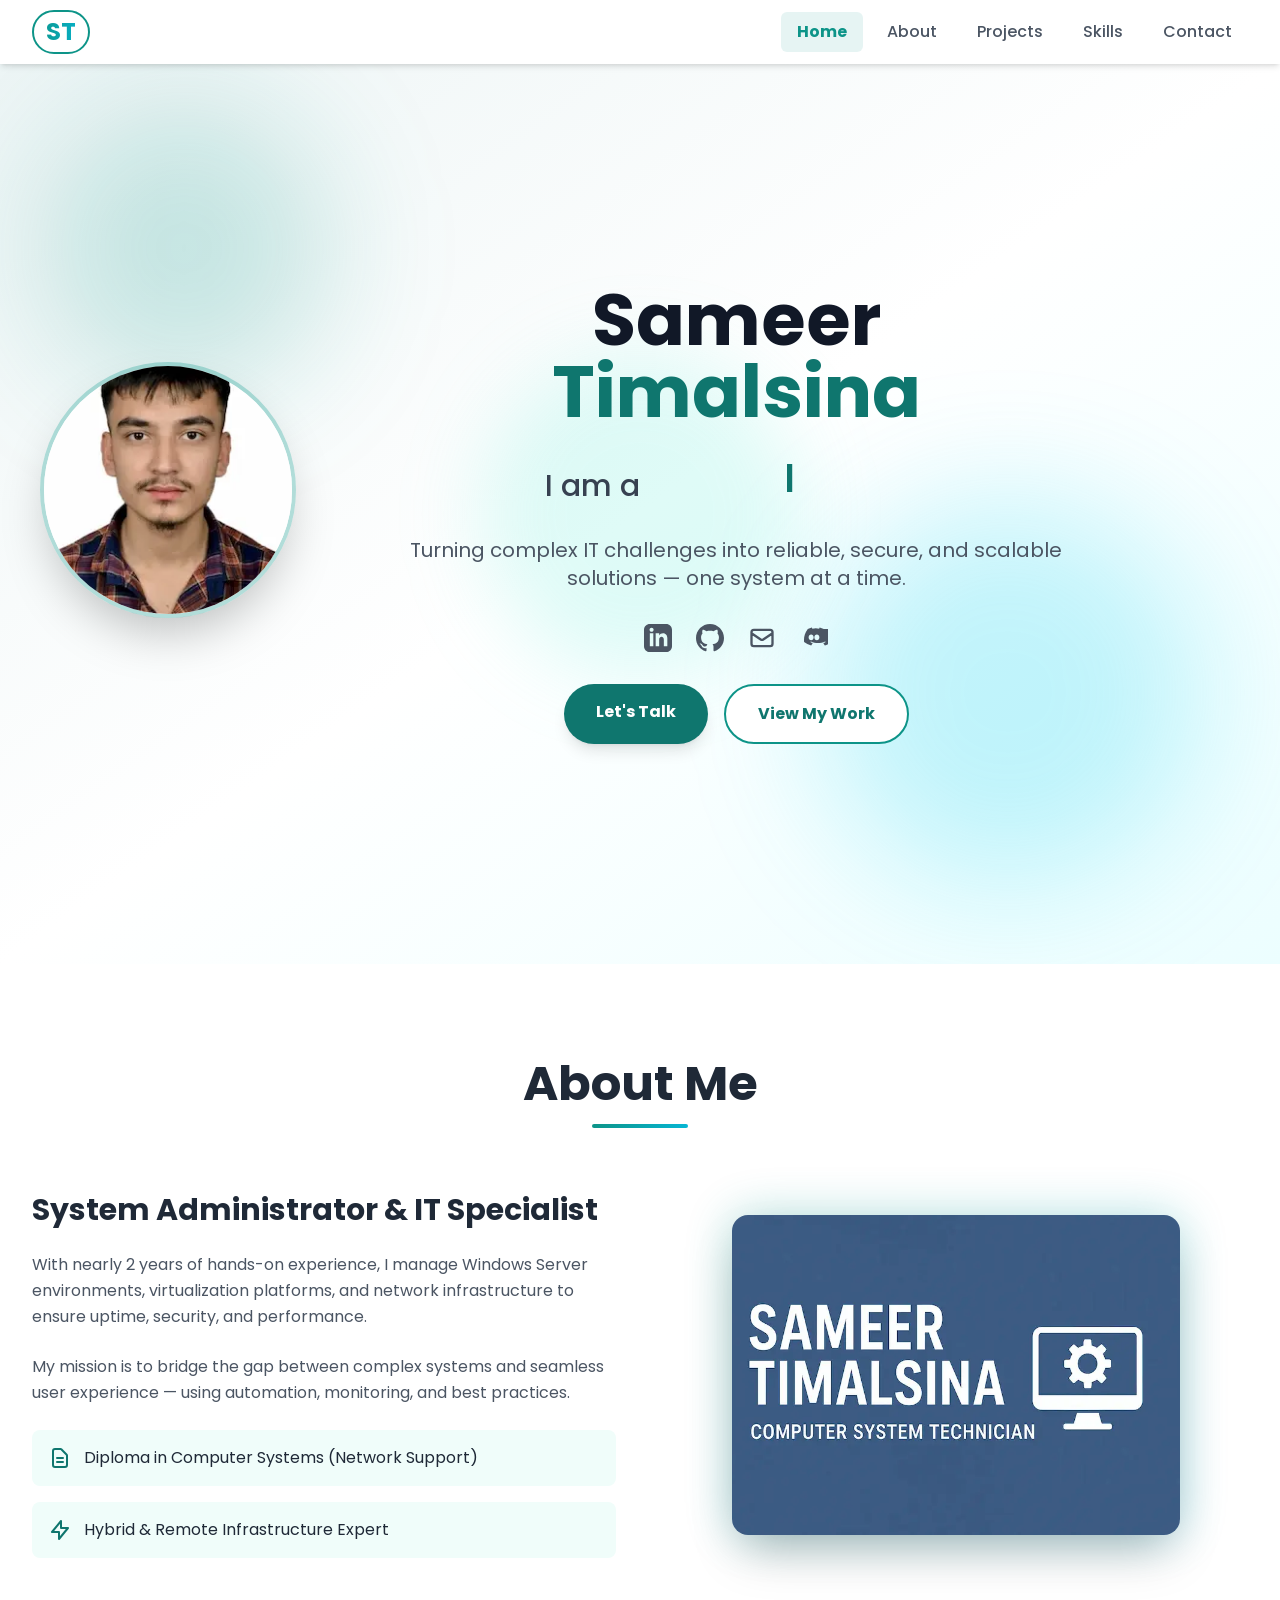
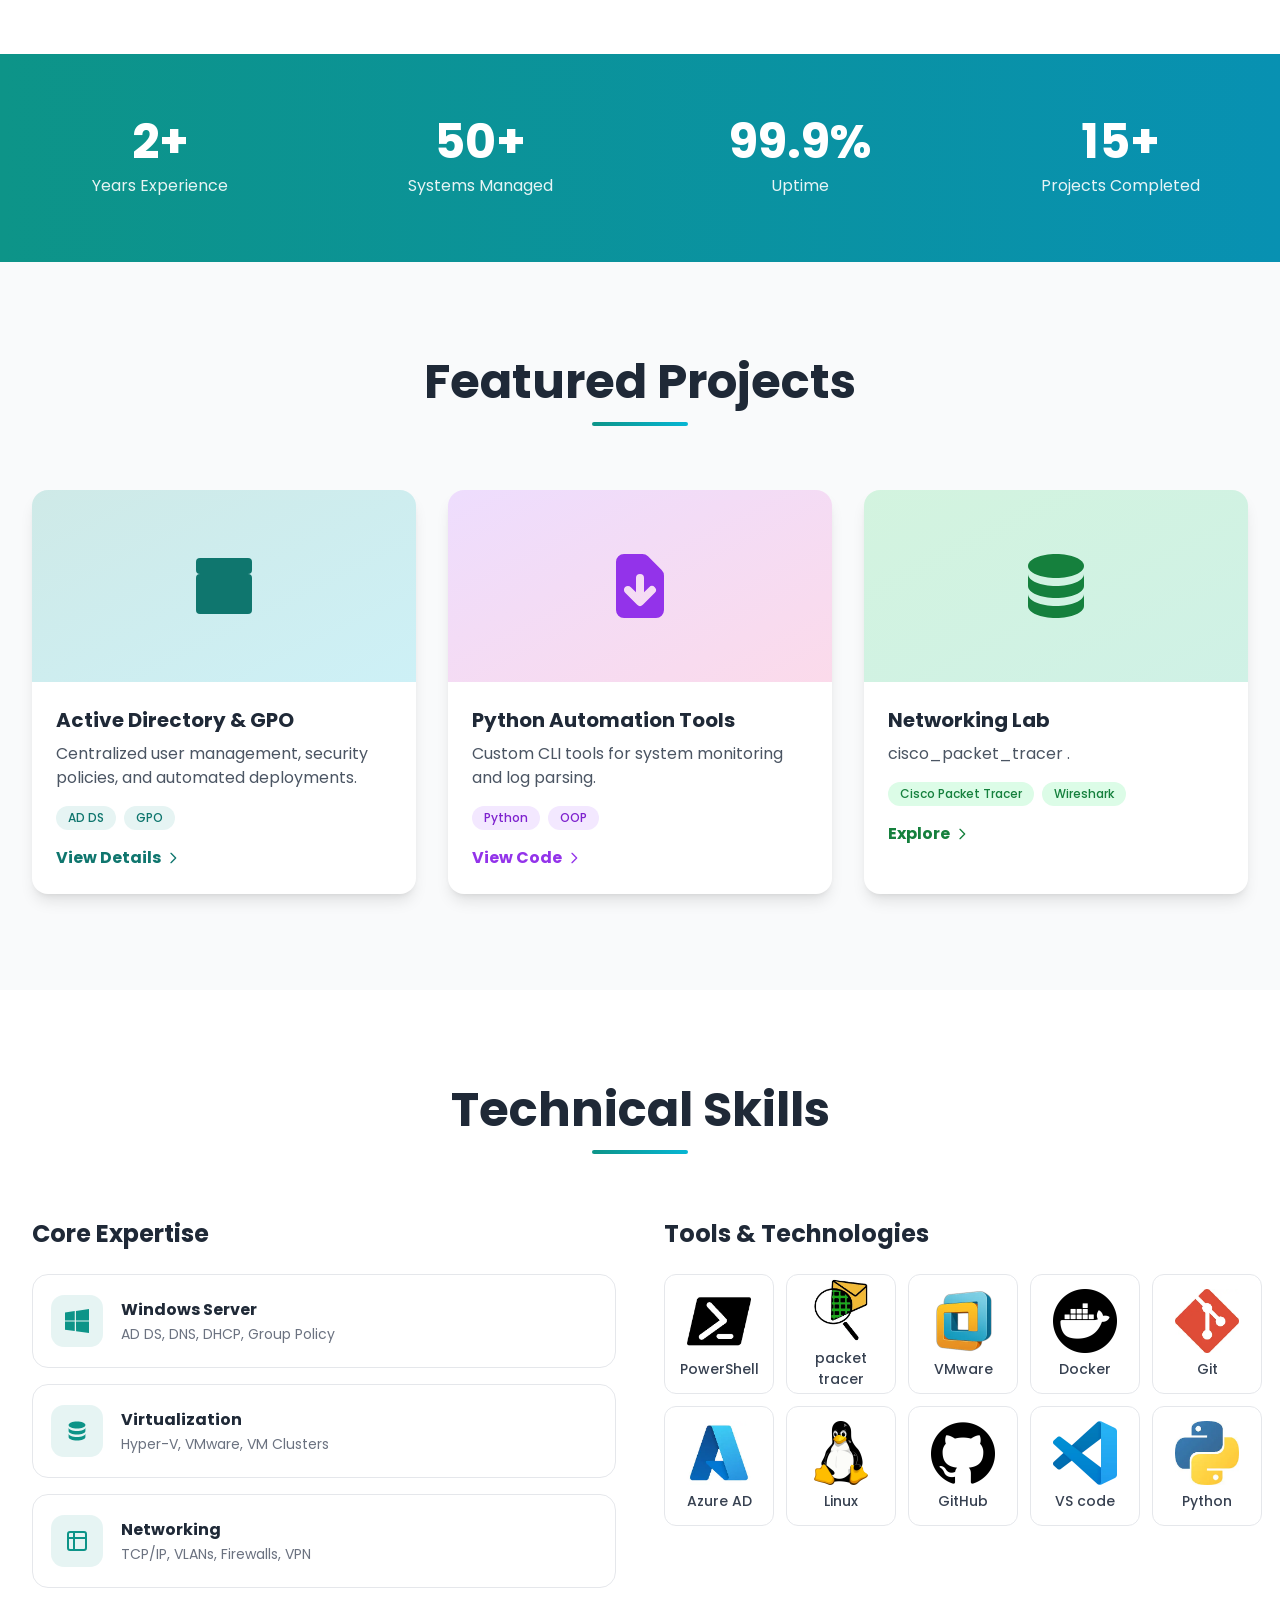
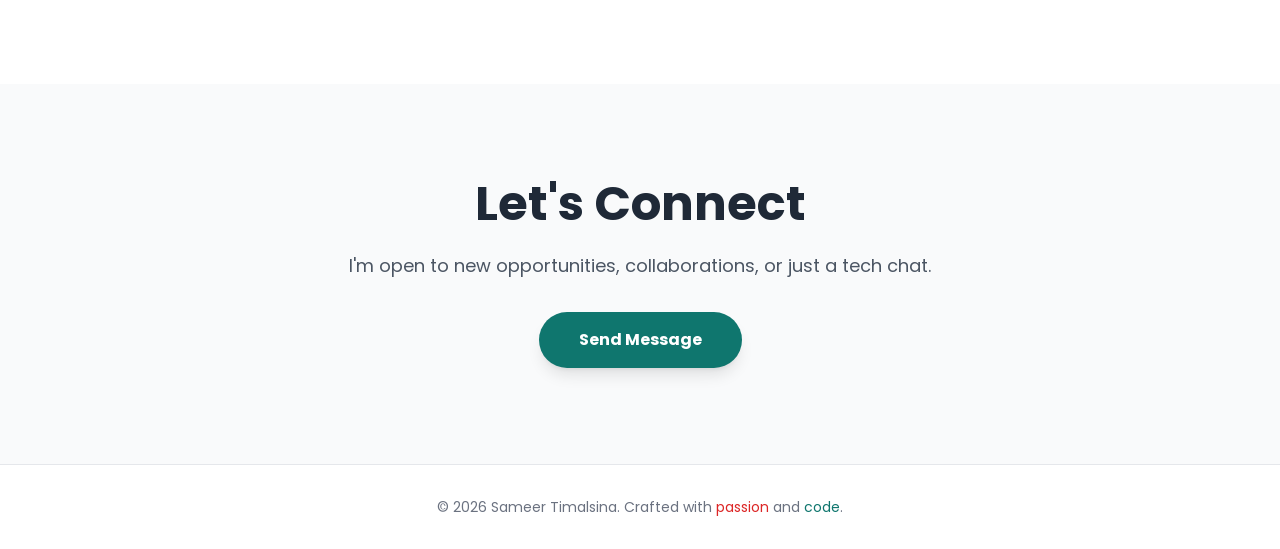
==== index.html @ f8dc6c40 "complete website with some asset missing" ====
<!DOCTYPE html>
<html lang="en">
<head>
    <!-- Basic Meta -->
    <meta charset="UTF-8"> 
    <meta name="viewport" content="width=device-width, initial-scale=1.0">

    <!-- SEO -->
    <meta name="description" content="Sameer Timalsina - System Administrator Portfolio. Expert in Windows Server, Virtualization, Networking, and IT Infrastructure.">

    <!-- Open Graph -->
    <meta property="og:title" content="Sameer Timalsina | System Administrator">
    <meta property="og:description" content="System Administrator portfolio specializing in Windows Server, Networking, and Infrastructure.">
    <meta property="og:image" content="images/general/profile_256.webp">
    <meta property="og:type" content="website">

    <!-- Referrer Policy -->
    <meta name="referrer" content="strict-origin-when-cross-origin">

    <!-- Title -->
    <title>Sameer Timalsina | System Administrator</title>

    <!-- Favicon -->
    <link rel="icon" href="images/general/favicon.webp" type="image/webp">

    <!-- Preloads -->
    <link rel="preload" href="images/general/profile_256.webp" as="image" type="image/webp"
        imagesrcset="images/general/profile_128.webp 128w, images/general/profile_256.webp 256w, images/general/profile_512.webp 512w"
        imagesizes="(max-width: 768px) 192px, 256px">
    <link rel="preload" href="fonts/poppins-v24-latin-regular.woff2" as="font" type="font/woff2" crossorigin>
    <link rel="preload" href="fonts/poppins-v24-latin-500.woff2" as="font" type="font/woff2" crossorigin>
    <link rel="preload" href="fonts/poppins-v24-latin-700.woff2" as="font" type="font/woff2" crossorigin>
    
    <!-- CSS -->
     <link rel="stylesheet" href="css/output.css">
    <link rel="stylesheet" href="css/styles.css">

</head>

<body class="bg-gray-50 text-gray-800 transition-colors duration-300">

    <!-- Skip to Main Content Link (Accessibility) -->
    <a href="#main" class="sr-only focus:not-sr-only focus:absolute focus:top-4 focus:left-4 bg-primary text-white px-4 py-2 rounded z-50">
        Skip to main content
    </a>

    <!-- Navigation Bar -->
    <nav class="fixed top-0 w-full bg-white/95 backdrop-blur-sm shadow-md z-40">
        <div class="max-w-7xl mx-auto px-4 sm:px-6 lg:px-8">
            <div class="flex justify-between items-center h-16">
                <!-- Logo -->
                <div class="flex items-center">
                    <span class="text-2xl font-bold bg-gradient-to-r from-primary to-cyan-500 bg-clip-text text-transparent border-2 border-primary rounded-full px-3 py-1">
                        ST
                    </span>
                </div>

                <!-- Desktop Navigation -->
                <div class="hidden md:flex items-center space-x-2">
                    <a href="#home" class="nav-link">Home</a>
                    <a href="#about" class="nav-link">About</a>
                    <a href="#projects" class="nav-link">Projects</a>
                    <a href="#skills" class="nav-link">Skills</a>
                    <a href="#contact" class="nav-link">Contact</a>
                </div>

                <!-- Mobile Menu Toggle -->
                <button id="mobile-toggle" class="md:hidden p-2" aria-label="Toggle menu">
                    <svg id="menu-icon" class="h-6 w-6" fill="none" stroke="currentColor" viewBox="0 0 24 24">
                        <path stroke-linecap="round" stroke-linejoin="round" stroke-width="2" d="M4 6h16M4 12h16M4 18h16"/>
                    </svg>
                </button>
            </div>
        </div>

        <!-- Mobile Menu -->
        <div id="mobile-menu" class="hidden md:hidden bg-white shadow-lg">
            <div class="px-4 py-3 space-y-2">
                <a href="#home" class="mobile-nav-link">Home</a>
                <a href="#about" class="mobile-nav-link">About</a>
                <a href="#projects" class="mobile-nav-link">Projects</a>
                <a href="#skills" class="mobile-nav-link">Skills</a>
                <a href="#contact" class="mobile-nav-link">Contact</a>
            </div>
        </div>
    </nav>

    <!-- Main Content -->
    <main id="main" class="pt-16">

        <!-- Hero Section -->
        <section id="home" class="relative min-h-screen flex items-center justify-center overflow-hidden bg-gradient-to-br from-primary/5 via-white to-cyan-50">
            <!-- Animated Background Orbs -->
            <div class="absolute inset-0 pointer-events-none">
                <div class="absolute top-10 left-10 w-72 h-72 bg-primary/20 rounded-full blur-3xl animate-pulse"></div>
                <div class="absolute bottom-20 right-20 w-96 h-96 bg-cyan-400/25 rounded-full blur-3xl animate-pulse delay-1000"></div>
                <div class="absolute top-1/2 left-1/2 transform -translate-x-1/2 -translate-y-1/2 w-80 h-80 bg-teal-300/20 rounded-full blur-2xl animate-ping"></div>
            </div>

            <!-- Profile Photo -->
            <div class="relative z-10 mb-12 animate-fade-in translate-x-10 profile-photo">
                <div class="w-48 h-48 md:w-64 md:h-64 mx-auto rounded-full overflow-hidden border-4 border-primary/30 shadow-2xl transform hover:scale-105 transition-transform duration-300">
                    <img src="images/general/profile_256.webp" 
                    srcset="
                    images/general/profile_128.webp 128w,
                    images/general/profile_256.webp 256w,
                    images/general/profile_512.webp 512w
                    "
                    sizes="(max-width: 768px) 192px, 256px"
                    alt="Sameer Timalsina"
                    width= "256" 
                    height="256" 
                    fetchpriority="high" 
                    decoding="async" 
                    class="w-full h-full object-cover">
                </div>
            </div>

            <div class="relative z-10 max-w-5xl mx-auto px-4 sm:px-6 lg:px-8 text-center">
                <div class="space-y-8 animate-fade-in">

                    <!-- Name -->
                    <h1 class="text-5xl md:text-7xl font-extrabold text-gray-900 leading-tight">
                        <span class="block">Sameer</span>
                        <span class="block text-teal-700">Timalsina</span>
                    </h1>

                    <!-- Animated Title -->
                    <p id="typed-line" class="text-2xl md:text-3xl font-medium text-gray-700">
                        I am a 
                        <span id="typed" class="text-teal-700 font-bold inline-block overflow-hidden whitespace-nowrap typing"></span>
                    </p>

                    <!-- Tagline -->
                    <p class="mt-4 text-lg md:text-xl text-gray-600 max-w-2xl mx-auto leading-relaxed">
                        Turning complex IT challenges into reliable, secure, and scalable solutions — one system at a time.
                    </p>

                    <!-- Social Links -->
                    <div class="flex justify-center gap-6 mt-8">
                        <a href="https://www.linkedin.com/in/sameer-timalsina/" class="text-gray-600 hover:text-teal-700 transition transform hover:scale-110" aria-label="LinkedIn" target="_blank">
                            <svg class="w-7 h-7" fill="currentColor" viewBox="0 0 24 24">
                                <path d="M19 0h-14c-2.761 0-5 2.239-5 5v14c0 2.761 2.239 5 5 5h14c2.762 0 5-2.239 5-5v-14c0-2.761-2.238-5-5-5zm-11 19h-3v-11h3v11zm-1.5-12.268c-.966 0-1.75-.79-1.75-1.764s.784-1.764 1.75-1.764 1.75.79 1.75 1.764-.783 1.764-1.75 1.764zm13.5 12.268h-3v-5.604c0-3.368-4-3.113-4 0v5.604h-3v-11h3v1.765c1.396-2.586 7-2.777 7 2.476v6.759z"/>
                            </svg>
                        </a>
                        <a href="https://github.com/SAMEERTIMALSINA1" class="text-gray-600 hover:text-teal-700 transition transform hover:scale-110" aria-label="GitHub" target="_blank">
                            <svg class="w-7 h-7" fill="currentColor" viewBox="0 0 24 24">
                                <path d="M12 0c-6.626 0-12 5.373-12 12 0 5.302 3.438 9.8 8.207 11.387.599.111.793-.261.793-.577v-2.234c-3.338.726-4.033-1.416-4.033-1.416-.546-1.387-1.333-1.756-1.333-1.756-1.089-.745.083-.729.083-.729 1.205.084 1.839 1.237 1.839 1.237 1.07 1.834 2.807 1.304 3.492.997.107-.775.418-1.305.762-1.604-2.665-.305-5.467-1.334-5.467-5.931 0-1.311.469-2.381 1.236-3.221-.124-.303-.535-1.524.117-3.176 0 0 1.008-.322 3.301 1.23.957-.266 1.983-.399 3.003-.404 1.02.005 2.047.138 3.006.404 2.291-1.552 3.297-1.23 3.297-1.23.653 1.653.242 2.874.118 3.176.77.84 1.235 1.911 1.235 3.221 0 4.609-2.807 5.624-5.479 5.921.43.372.823 1.102.823 2.222v3.293c0 .319.192.694.801.576 4.765-1.589 8.199-6.086 8.199-11.386 0-6.627-5.373-12-12-12z"/>
                            </svg>
                        </a>
                        <a href="https://mail.google.com/mail/?view=cm&to=st451907@gmail.com" class="text-gray-600 hover:text-teal-700 transition transform hover:scale-110" aria-label="Email" target="_blank">
                            <svg class="w-7 h-7" fill="none" stroke="currentColor" viewBox="0 0 24 24">
                                <path stroke-linecap="round" stroke-linejoin="round" stroke-width="2" d="M3 8l7.89 5.26a2 2 0 002.22 0L21 8M5 19h14a2 2 0 002-2V7a2 2 0 00-2-2H5a2 2 0 00-2 2v10a2 2 0 002 2z"/>
                            </svg>
                        </a>
                        <a href="https://discord.com/users/1153009362609131580" class="text-gray-600 hover:text-teal-700 transition transform hover:scale-110" aria-label="Discord" target="_blank">
                            <svg class="w-7 h-7" fill="currentColor" viewBox="0 0 24 24">
                                <path d="M20.317 4.369A19.791 19.791 0 0016.885 3c-.161.286-.349.67-.478.969a18.27 18.27 0 00-5.814 0 9.573 9.573 0 00-.483-.969 19.736 19.736 0 00-3.436 1.372C3.873 8.115 3.138 11.77 3.508 15.374a19.902 19.902 0 006.088 3.092c.493-.673.932-1.384 1.305-2.125a12.948 12.948 0 01-2.053-.987c.173-.125.343-.256.507-.391 3.965 1.811 8.26 1.811 12.178 0 .165.135.334.266.507.391a13.12 13.12 0 01-2.057.987c.373.741.812 1.452 1.305 2.125a19.882 19.882 0 006.092-3.092c.44-4.177-.759-7.799-3.063-11.005zM9.545 13.919c-1.183 0-2.155-1.085-2.155-2.419 0-1.334.953-2.419 2.155-2.419 1.211 0 2.174 1.094 2.155 2.419 0 1.334-.953 2.419-2.155 2.419zm4.91 0c-1.183 0-2.155-1.085-2.155-2.419 0-1.334.953-2.419 2.155-2.419 1.211 0 2.174 1.094 2.155 2.419 0 1.334-.944 2.419-2.155 2.419z"/>
                            </svg>
                        </a>
                    </div>

                    <!-- Call-to-Action Buttons -->
                    <div class="mt-10 flex flex-col sm:flex-row gap-4 justify-center">
                        <a href="#contact" class="px-8 py-4 bg-teal-700 text-white font-semibold rounded-full shadow-lg hover:bg-teal-800 transform hover:scale-105 transition-all duration-200">
                            Let's Talk
                        </a>
                        <a href="#projects" class="px-8 py-4 bg-white text-teal-700 border-2 border-primary font-semibold rounded-full hover:bg-primary hover:text-white transform hover:scale-105 transition-all duration-200">
                            View My Work
                        </a>
                    </div>
                </div>
            </div>
        </section>

        <!-- About Section -->
        <section id="about" class="py-24 bg-white">
            <div class="max-w-7xl mx-auto px-4 sm:px-6 lg:px-8">
                <div class="text-center mb-16">
                    <h2 class="text-4xl md:text-5xl font-bold text-gray-800">About Me</h2>
                    <div class="mt-4 h-1 w-24 bg-gradient-to-r from-primary to-cyan-500 mx-auto rounded-full"></div>
                </div>

                <div class="grid md:grid-cols-2 gap-12 items-center">
                    <div class="space-y-6 slide-up">
                        <h3 class="text-3xl font-bold text-gray-800">System Administrator & IT Specialist</h3>
                        <p class="text-gray-600 leading-relaxed">
                            With nearly 2 years of hands-on experience, I manage Windows Server environments, virtualization platforms, and network infrastructure to ensure uptime, security, and performance.
                        </p>
                        <p class="text-gray-600 leading-relaxed">
                            My mission is to bridge the gap between complex systems and seamless user experience — using automation, monitoring, and best practices.
                        </p>

                        <div class="grid grid-cols-1 gap-4">
                            <div class="flex items-center p-4 bg-teal-50 rounded-lg">
                                <svg class="w-6 h-6 text-teal-700 mr-3 flex-shrink-0" fill="none" stroke="currentColor" viewBox="0 0 24 24">
                                    <path stroke-linecap="round" stroke-linejoin="round" stroke-width="2" d="M9 12h6m-6 4h6m2 5H7a2 2 0 01-2-2V5a2 2 0 012-2h5.586a1 1 0 01.707.293l5.414 5.414a1 1 0 01.293.707V19a2 2 0 01-2 2z"/>
                                </svg>
                                <span>Diploma in Computer Systems (Network Support)</span>
                            </div>
                            <div class="flex items-center p-4 bg-teal-50 rounded-lg">
                                <svg class="w-6 h-6 text-teal-700 mr-3 flex-shrink-0" fill="none" stroke="currentColor" viewBox="0 0 24 24">
                                    <path stroke-linecap="round" stroke-linejoin="round" stroke-width="2" d="M13 10V3L4 14h7v7l9-11h-7z"/>
                                </svg>
                                <span>Hybrid & Remote Infrastructure Expert</span>
                            </div>
                        </div>
                    </div>

                    <div class="flex justify-center slide-up">
                        <div class="relative">
                            <div class="absolute inset-0 bg-gradient-to-br from-primary to-cyan-500 rounded-2xl blur-xl opacity-30 animate-pulse-slow"></div>
                            <img src="images/general/banner_400.webp"
                            srcset="
                            images/general/banner_400.webp 400w,
                            images/general/banner_800.webp 800w,
                            images/general/banner_1200.webp 1200w
                            "
                            sizes="(max-width: 768px) 100vw, 600px"
                            alt="Professional IT workspace" 
                            decoding="async"
                            fetchpriority="high"
                            width="600" 
                            height="400" 
                            class="relative rounded-2xl shadow-2xl w-full max-w-md object-cover h-80">
                        </div>
                    </div>
                </div>
            </div>
        </section>

        <!-- Certification -->
        <section>

        </section>

        <!-- Stats Section -->
        <section class="py-16 bg-gradient-to-r from-primary to-cyan-600 text-white">
            <div class="max-w-7xl mx-auto px-4">
                <div class="grid grid-cols-2 md:grid-cols-4 gap-8 text-center">
                    <div class="transform hover:scale-110 transition-transform">
                        <div class="text-4xl md:text-5xl font-bold mb-2">2+</div>
                        <div class="text-sm md:text-base opacity-90">Years Experience</div>
                    </div>
                    <div class="transform hover:scale-110 transition-transform">
                        <div class="text-4xl md:text-5xl font-bold mb-2">50+</div>
                        <div class="text-sm md:text-base opacity-90">Systems Managed</div>
                    </div>
                    <div class="transform hover:scale-110 transition-transform">
                        <div class="text-4xl md:text-5xl font-bold mb-2">99.9%</div>
                        <div class="text-sm md:text-base opacity-90">Uptime</div>
                    </div>
                    <div class="transform hover:scale-110 transition-transform">
                        <div class="text-4xl md:text-5xl font-bold mb-2">15+</div>
                        <div class="text-sm md:text-base opacity-90">Projects Completed</div>
                    </div>
                </div>
            </div>
        </section>

        <!-- Projects Section -->
        <section id="projects" class="py-24 bg-gray-50">
            <div class="max-w-7xl mx-auto px-4 sm:px-6 lg:px-8">
                <div class="text-center mb-16">
                    <h2 class="text-4xl md:text-5xl font-bold text-gray-800">Featured Projects</h2>
                    <div class="mt-4 h-1 w-24 bg-gradient-to-r from-primary to-cyan-500 mx-auto rounded-full"></div>
                </div>

                <div class="grid md:grid-cols-3 gap-8">
                    <!-- Project 1: Active Directory -->
                    <article class="card bg-white rounded-2xl overflow-hidden shadow-lg">
                        <div class="h-48 bg-gradient-to-br from-primary/20 to-cyan-500/20 flex items-center justify-center">
                            <svg class="w-20 h-20 text-teal-700" fill="currentColor" viewBox="0 0 20 20">
                                <path d="M3 4a1 1 0 011-1h12a1 1 0 011 1v2a1 1 0 01-1 1H4a1 1 0 01-1-1V4z"/>
                                <path d="M3 8a1 1 0 011-1h12a1 1 0 011 1v8a1 1 0 01-1 1H4a1 1 0 01-1-1V8z"/>
                            </svg>
                        </div>
                        <div class="p-6">
                            <h3 class="text-xl font-bold text-gray-800 mb-2">Active Directory & GPO</h3>
                            <p class="text-gray-600 mb-4">Centralized user management, security policies, and automated deployments.</p>
                            <div class="flex flex-wrap gap-2 mb-4">
                                <span class="pill px-3 py-1 bg-primary/10 text-teal-700 text-xs font-medium rounded-full">AD DS</span>
                                <span class="pill px-3 py-1 bg-primary/10 text-teal-700 text-xs font-medium rounded-full">GPO</span>
                            </div>
                            <a href="project_of_system_admin.html" class="text-teal-700 font-semibold flex items-center hover:underline">
                                View Details
                                <svg class="w-4 h-4 ml-1" fill="none" stroke="currentColor" viewBox="0 0 24 24">
                                    <path stroke-linecap="round" stroke-linejoin="round" stroke-width="2" d="M9 5l7 7-7 7"/>
                                </svg>
                            </a>
                        </div>
                    </article>

                    <!-- Project 2: Python Tools -->
                    <article class="card bg-white rounded-2xl overflow-hidden shadow-lg">
                        <div class="h-48 bg-gradient-to-br from-purple-500/20 to-pink-500/20 flex items-center justify-center">
                            <svg class="w-20 h-20 text-purple-600" fill="currentColor" viewBox="0 0 20 20">
                                <path fill-rule="evenodd" d="M6 2a2 2 0 00-2 2v12a2 2 0 002 2h8a2 2 0 002-2V7.414A2 2 0 0015.414 6L12 2.586A2 2 0 0010.586 2H6zm5 6a1 1 0 10-2 0v3.586l-1.293-1.293a1 1 0 10-1.414 1.414l3 3a1 1 0 001.414 0l3-3a1 1 0 00-1.414-1.414L11 11.586V8z" clip-rule="evenodd"/>
                            </svg>
                        </div>
                        <div class="p-6">
                            <h3 class="text-xl font-bold text-gray-800 mb-2">Python Automation Tools</h3>
                            <p class="text-gray-600 mb-4">Custom CLI tools for system monitoring and log parsing.</p>
                            <div class="flex flex-wrap gap-2 mb-4">
                                <span class="pill px-3 py-1 bg-purple-100 text-purple-700 text-xs font-medium rounded-full">Python</span>
                                <span class="pill px-3 py-1 bg-purple-100 text-purple-700 text-xs font-medium rounded-full">OOP</span>
                            </div>
                            <a href="Project_of_python.html" class="text-purple-600 font-semibold flex items-center hover:underline">
                                View Code
                                <svg class="w-4 h-4 ml-1" fill="none" stroke="currentColor" viewBox="0 0 24 24">
                                    <path stroke-linecap="round" stroke-linejoin="round" stroke-width="2" d="M9 5l7 7-7 7"/>
                                </svg>
                            </a>
                        </div>
                    </article>

                    <!-- Project 3: Network Infrastructure -->
                    <article class="card bg-white rounded-2xl overflow-hidden shadow-lg">
                        <div class="h-48 bg-gradient-to-br from-green-500/20 to-emerald-500/20 flex items-center justify-center">
                            <svg class="w-20 h-20 text-green-700" fill="currentColor" viewBox="0 0 20 20">
                                <path d="M3 12v3c0 1.657 3.134 3 7 3s7-1.343 7-3v-3c0 1.657-3.134 3-7 3s-7-1.343-7-3z"/>
                                <path d="M3 7v3c0 1.657 3.134 3 7 3s7-1.343 7-3V7c0 1.657-3.134 3-7 3S3 8.657 3 7z"/>
                                <path d="M17 5c0 1.657-3.134 3-7 3S3 6.657 3 5s3.134-3 7-3 7 1.343 7 3z"/>
                            </svg>
                        </div>
                        <div class="p-6">
                            <h3 class="text-xl font-bold text-gray-800 mb-2">Networking Lab</h3>
                            <p class="text-gray-600 mb-4">cisco_packet_tracer   .</p>
                            <div class="flex flex-wrap gap-2 mb-4">
                                <span class="pill px-3 py-1 bg-green-100 text-green-700 text-xs font-medium rounded-full">Cisco Packet Tracer</span>
                                <span class="pill px-3 py-1 bg-green-100 text-green-700 text-xs font-medium rounded-full">Wireshark</span>
                            </div>
                            <a href="project_of_network_infrastructure.html" class="text-green-700 font-semibold flex items-center hover:underline">
                                Explore
                                <svg class="w-4 h-4 ml-1" fill="none" stroke="currentColor" viewBox="0 0 24 24">
                                    <path stroke-linecap="round" stroke-linejoin="round" stroke-width="2" d="M9 5l7 7-7 7"/>
                                </svg>
                            </a>
                        </div>
                    </article>
                </div>
            </div>
        </section>

        <!-- Skills Section -->
        <section id="skills" class="py-24 bg-white">
            <div class="max-w-7xl mx-auto px-4 sm:px-6 lg:px-8">

                <div class="text-center mb-16">
                    <h2 class="text-4xl md:text-5xl font-bold text-gray-800">Technical Skills</h2>
                    <div class="mt-4 h-1 w-24 bg-gradient-to-r from-primary to-cyan-500 mx-auto rounded-full"></div>
                </div>

                <div class="grid md:grid-cols-2 gap-12 items-start">

                    <!-- LEFT: Skill Cards -->
                    <div>
                        <h3 class="text-2xl font-bold mb-6 text-gray-800">Core Expertise</h3>
                        <div class="space-y-4">

                            <!-- Windows Server -->
                            <div class="skill-card">
                                <div class="skill-icon-wrap">
                                    <svg xmlns="http://www.w3.org/2000/svg" class="w-6 h-6" fill="currentColor" viewBox="0 0 24 24">
                                        <path d="M0 3.449L9.75 2.1v9.451H0m10.949-9.602L24 0v11.4H10.949M0 12.6h9.75v9.451L0 20.699M10.949 12.6H24V24l-12.9-1.801"/>
                                    </svg>
                                </div>
                                <div>
                                    <p class="font-semibold text-gray-800">Windows Server</p>
                                    <p class="text-sm text-gray-500 mt-0.5">AD DS, DNS, DHCP, Group Policy</p>
                                </div>
                            </div>

                            <!-- Virtualization -->
                            <div class="skill-card">
                                <div class="skill-icon-wrap">
                                    <svg xmlns="http://www.w3.org/2000/svg" class="w-6 h-6" fill="currentColor" viewBox="0 0 20 20">
                                        <path d="M3 12v3c0 1.657 3.134 3 7 3s7-1.343 7-3v-3c0 1.657-3.134 3-7 3s-7-1.343-7-3z"/>
                                        <path d="M3 7v3c0 1.657 3.134 3 7 3s7-1.343 7-3V7c0 1.657-3.134 3-7 3S3 8.657 3 7z"/>
                                        <path d="M17 5c0 1.657-3.134 3-7 3S3 6.657 3 5s3.134-3 7-3 7 1.343 7 3z"/>
                                    </svg>
                                </div>
                                <div>
                                    <p class="font-semibold text-gray-800">Virtualization</p>
                                    <p class="text-sm text-gray-500 mt-0.5">Hyper-V, VMware, VM Clusters</p>
                                </div>
                            </div>

                            <!-- Networking -->
                            <div class="skill-card">
                                <div class="skill-icon-wrap">
                                    <svg xmlns="http://www.w3.org/2000/svg" class="w-6 h-6" fill="none" stroke="currentColor" stroke-width="2" viewBox="0 0 24 24">
                                        <path stroke-linecap="round" stroke-linejoin="round" d="M9 3H5a2 2 0 00-2 2v4m6-6h10a2 2 0 012 2v4M9 3v18m0 0h10a2 2 0 002-2V9M9 21H5a2 2 0 01-2-2V9m0 0h18"/>
                                    </svg>
                                </div>
                                <div>
                                    <p class="font-semibold text-gray-800">Networking</p>
                                    <p class="text-sm text-gray-500 mt-0.5">TCP/IP, VLANs, Firewalls, VPN</p>
                                </div>
                            </div>

                        </div>
                    </div>
                    <!-- END LEFT -->

                    <!-- RIGHT: Tools & Technologies -->
                    <div>
                        <h3 class="text-2xl font-bold mb-6 text-center md:text-left">Tools & Technologies</h3>
                        <div class="tools-grid">

                            <!-- FIX: using powershell-plain to avoid oversized logo -->
                            <div class="tool-tag">
                                <img src="images/tools_icon/powershell.webp" alt="PowerShell" loading="lazy">
                                PowerShell
                            </div>
                            <div class="tool-tag">
                                <img src="images/tools_icon/cisco_packet_tracer.webp" alt="Bash" loading="lazy">
                                packet tracer
                            </div>
                            <div class="tool-tag">
                                <img src="images/tools_icon/vmware.webp" alt="VMware" loading="lazy">
                                VMware
                            </div>
                            <div class="tool-tag">
                                <img src="images/tools_icon/docker.webp" alt="Docker" loading="lazy">
                                Docker
                            </div>
                            <div class="tool-tag">
                                <img src="images/tools_icon/git.webp" alt="Git" loading="lazy">
                                Git
                            </div>
                            <div class="tool-tag">
                                <img src="images/tools_icon/azure.webp" alt="Azure AD" loading="lazy">
                                Azure AD
                            </div>
                            <div class="tool-tag">
                                <img src="images/tools_icon/linux.webp" alt="Linux" loading="lazy">
                                Linux
                            </div>
                            <div class="tool-tag">
                                <img src="images/tools_icon/github.webp" alt="GitHub" loading="lazy">
                                GitHub
                            </div>
                            <div class="tool-tag">
                                <img src="images/tools_icon/vs_studio.webp" alt="VS Code" loading="lazy">
                                VS code
                            </div>
                            <div class="tool-tag">
                                <img src="images/tools_icon/python.webp" alt="Python" loading="lazy">
                                Python
                            </div>
                        </div>
        
                    </div>
                </div>
            </div>
        </section>

        <!-- Contact Section -->
        <section id="contact" class="py-24 bg-gray-50">
            <div class="max-w-4xl mx-auto text-center px-4">
                <h2 class="text-4xl md:text-5xl font-bold text-gray-800 mb-6">Let's Connect</h2>
                <p class="text-lg text-gray-600 mb-8">
                    I'm open to new opportunities, collaborations, or just a tech chat.
                </p>
                <a href="https://mail.google.com/mail/u/0/?to=st451907@gmail.com&fs=1&tf=cm" target="_blank" class="inline-block px-10 py-4 bg-teal-700 text-white font-bold rounded-full shadow-lg hover:bg-teal-800 transform hover:scale-105 transition">
                    Send Message
                </a>
            </div>
        </section>

    </main>

    <!-- Footer -->
    <footer class="bg-white py-8 border-t">
        <div class="max-w-7xl mx-auto px-4 text-center text-gray-500 text-sm">
            © <span id="year"></span> Sameer Timalsina. Crafted with
            <span class="text-red-600">passion </span>and
            <span class="text-teal-700">code</span>.
        </div>
    </footer>

    <!-- External JavaScript -->
    <script src="js/scripts.js" defer></script>
</body>
</html>
---- css/output.css ----
*,:after,:before{--tw-border-spacing-x:0;--tw-border-spacing-y:0;--tw-translate-x:0;--tw-translate-y:0;--tw-rotate:0;--tw-skew-x:0;--tw-skew-y:0;--tw-scale-x:1;--tw-scale-y:1;--tw-pan-x: ;--tw-pan-y: ;--tw-pinch-zoom: ;--tw-scroll-snap-strictness:proximity;--tw-gradient-from-position: ;--tw-gradient-via-position: ;--tw-gradient-to-position: ;--tw-ordinal: ;--tw-slashed-zero: ;--tw-numeric-figure: ;--tw-numeric-spacing: ;--tw-numeric-fraction: ;--tw-ring-inset: ;--tw-ring-offset-width:0px;--tw-ring-offset-color:#fff;--tw-ring-color:rgba(59,130,246,.5);--tw-ring-offset-shadow:0 0 #0000;--tw-ring-shadow:0 0 #0000;--tw-shadow:0 0 #0000;--tw-shadow-colored:0 0 #0000;--tw-blur: ;--tw-brightness: ;--tw-contrast: ;--tw-grayscale: ;--tw-hue-rotate: ;--tw-invert: ;--tw-saturate: ;--tw-sepia: ;--tw-drop-shadow: ;--tw-backdrop-blur: ;--tw-backdrop-brightness: ;--tw-backdrop-contrast: ;--tw-backdrop-grayscale: ;--tw-backdrop-hue-rotate: ;--tw-backdrop-invert: ;--tw-backdrop-opacity: ;--tw-backdrop-saturate: ;--tw-backdrop-sepia: ;--tw-contain-size: ;--tw-contain-layout: ;--tw-contain-paint: ;--tw-contain-style: }::backdrop{--tw-border-spacing-x:0;--tw-border-spacing-y:0;--tw-translate-x:0;--tw-translate-y:0;--tw-rotate:0;--tw-skew-x:0;--tw-skew-y:0;--tw-scale-x:1;--tw-scale-y:1;--tw-pan-x: ;--tw-pan-y: ;--tw-pinch-zoom: ;--tw-scroll-snap-strictness:proximity;--tw-gradient-from-position: ;--tw-gradient-via-position: ;--tw-gradient-to-position: ;--tw-ordinal: ;--tw-slashed-zero: ;--tw-numeric-figure: ;--tw-numeric-spacing: ;--tw-numeric-fraction: ;--tw-ring-inset: ;--tw-ring-offset-width:0px;--tw-ring-offset-color:#fff;--tw-ring-color:rgba(59,130,246,.5);--tw-ring-offset-shadow:0 0 #0000;--tw-ring-shadow:0 0 #0000;--tw-shadow:0 0 #0000;--tw-shadow-colored:0 0 #0000;--tw-blur: ;--tw-brightness: ;--tw-contrast: ;--tw-grayscale: ;--tw-hue-rotate: ;--tw-invert: ;--tw-saturate: ;--tw-sepia: ;--tw-drop-shadow: ;--tw-backdrop-blur: ;--tw-backdrop-brightness: ;--tw-backdrop-contrast: ;--tw-backdrop-grayscale: ;--tw-backdrop-hue-rotate: ;--tw-backdrop-invert: ;--tw-backdrop-opacity: ;--tw-backdrop-saturate: ;--tw-backdrop-sepia: ;--tw-contain-size: ;--tw-contain-layout: ;--tw-contain-paint: ;--tw-contain-style: }/*! tailwindcss v3.4.17 | MIT License | https://tailwindcss.com*/*,:after,:before{border:0 solid #e5e7eb;box-sizing:border-box}:after,:before{--tw-content:""}:host,html{line-height:1.5;-webkit-text-size-adjust:100%;font-family:Poppins,sans-serif;font-feature-settings:normal;font-variation-settings:normal;-moz-tab-size:4;-o-tab-size:4;tab-size:4;-webkit-tap-highlight-color:transparent}body{line-height:inherit;margin:0}hr{border-top-width:1px;color:inherit;height:0}abbr:where([title]){-webkit-text-decoration:underline dotted;text-decoration:underline dotted}h1,h2,h3,h4,h5,h6{font-size:inherit;font-weight:inherit}a{color:inherit;text-decoration:inherit}b,strong{font-weight:bolder}code,kbd,pre,samp{font-family:ui-monospace,SFMono-Regular,Menlo,Monaco,Consolas,Liberation Mono,Courier New,monospace;font-feature-settings:normal;font-size:1em;font-variation-settings:normal}small{font-size:80%}sub,sup{font-size:75%;line-height:0;position:relative;vertical-align:baseline}sub{bottom:-.25em}sup{top:-.5em}table{border-collapse:collapse;border-color:inherit;text-indent:0}button,input,optgroup,select,textarea{color:inherit;font-family:inherit;font-feature-settings:inherit;font-size:100%;font-variation-settings:inherit;font-weight:inherit;letter-spacing:inherit;line-height:inherit;margin:0;padding:0}button,select{text-transform:none}button,input:where([type=button]),input:where([type=reset]),input:where([type=submit]){-webkit-appearance:button;background-color:transparent;background-image:none}:-moz-focusring{outline:auto}:-moz-ui-invalid{box-shadow:none}progress{vertical-align:baseline}::-webkit-inner-spin-button,::-webkit-outer-spin-button{height:auto}[type=search]{-webkit-appearance:textfield;outline-offset:-2px}::-webkit-search-decoration{-webkit-appearance:none}::-webkit-file-upload-button{-webkit-appearance:button;font:inherit}summary{display:list-item}blockquote,dd,dl,figure,h1,h2,h3,h4,h5,h6,hr,p,pre{margin:0}fieldset{margin:0}fieldset,legend{padding:0}menu,ol,ul{list-style:none;margin:0;padding:0}dialog{padding:0}textarea{resize:vertical}input::-moz-placeholder,textarea::-moz-placeholder{color:#9ca3af;opacity:1}input::placeholder,textarea::placeholder{color:#9ca3af;opacity:1}[role=button],button{cursor:pointer}:disabled{cursor:default}audio,canvas,embed,iframe,img,object,svg,video{display:block;vertical-align:middle}img,video{height:auto;max-width:100%}[hidden]:where(:not([hidden=until-found])){display:none}.sr-only{height:1px;margin:-1px;overflow:hidden;padding:0;position:absolute;width:1px;clip:rect(0,0,0,0);border-width:0;white-space:nowrap}.pointer-events-none{pointer-events:none}.visible{visibility:visible}.static{position:static}.fixed{position:fixed}.absolute{position:absolute}.relative{position:relative}.inset-0{inset:0}.bottom-20{bottom:5rem}.left-1\/2{left:50%}.left-10{left:2.5rem}.left-4{left:1rem}.right-20{right:5rem}.top-0{top:0}.top-1\/2{top:50%}.top-10{top:2.5rem}.z-10{z-index:10}.z-40{z-index:40}.z-50{z-index:50}.mx-auto{margin-left:auto;margin-right:auto}.mb-12{margin-bottom:3rem}.mb-16{margin-bottom:4rem}.mb-2{margin-bottom:.5rem}.mb-3{margin-bottom:.75rem}.mb-4{margin-bottom:1rem}.mb-6{margin-bottom:1.5rem}.mb-8{margin-bottom:2rem}.ml-1{margin-left:.25rem}.mr-2{margin-right:.5rem}.mr-3{margin-right:.75rem}.mt-0\.5{margin-top:.125rem}.mt-10{margin-top:2.5rem}.mt-12{margin-top:3rem}.mt-16{margin-top:4rem}.mt-2{margin-top:.5rem}.mt-4{margin-top:1rem}.mt-8{margin-top:2rem}.block{display:block}.inline-block{display:inline-block}.flex{display:flex}.inline-flex{display:inline-flex}.grid{display:grid}.hidden{display:none}.h-1{height:.25rem}.h-16{height:4rem}.h-20{height:5rem}.h-4{height:1rem}.h-48{height:12rem}.h-5{height:1.25rem}.h-6{height:1.5rem}.h-7{height:1.75rem}.h-72{height:18rem}.h-80{height:20rem}.h-96{height:24rem}.h-full{height:100%}.min-h-screen{min-height:100vh}.w-16{width:4rem}.w-20{width:5rem}.w-24{width:6rem}.w-4{width:1rem}.w-48{width:12rem}.w-5{width:1.25rem}.w-6{width:1.5rem}.w-7{width:1.75rem}.w-72{width:18rem}.w-80{width:20rem}.w-96{width:24rem}.w-full{width:100%}.max-w-2xl{max-width:42rem}.max-w-3xl{max-width:48rem}.max-w-4xl{max-width:56rem}.max-w-5xl{max-width:64rem}.max-w-7xl{max-width:80rem}.max-w-md{max-width:28rem}.flex-shrink-0{flex-shrink:0}.-translate-x-1\/2{--tw-translate-x:-50%}.-translate-x-1\/2,.-translate-y-1\/2{transform:translate(var(--tw-translate-x),var(--tw-translate-y)) rotate(var(--tw-rotate)) skewX(var(--tw-skew-x)) skewY(var(--tw-skew-y)) scaleX(var(--tw-scale-x)) scaleY(var(--tw-scale-y))}.-translate-y-1\/2{--tw-translate-y:-50%}.translate-x-10{--tw-translate-x:2.5rem}.rotate-90,.translate-x-10{transform:translate(var(--tw-translate-x),var(--tw-translate-y)) rotate(var(--tw-rotate)) skewX(var(--tw-skew-x)) skewY(var(--tw-skew-y)) scaleX(var(--tw-scale-x)) scaleY(var(--tw-scale-y))}.rotate-90{--tw-rotate:90deg}.transform{transform:translate(var(--tw-translate-x),var(--tw-translate-y)) rotate(var(--tw-rotate)) skewX(var(--tw-skew-x)) skewY(var(--tw-skew-y)) scaleX(var(--tw-scale-x)) scaleY(var(--tw-scale-y))}@keyframes ping{75%,to{opacity:0;transform:scale(2)}}.animate-ping{animation:ping 1s cubic-bezier(0,0,.2,1) infinite}@keyframes pulse{50%{opacity:.5}}.animate-pulse{animation:pulse 2s cubic-bezier(.4,0,.6,1) infinite}.resize{resize:both}.grid-cols-1{grid-template-columns:repeat(1,minmax(0,1fr))}.grid-cols-2{grid-template-columns:repeat(2,minmax(0,1fr))}.flex-col{flex-direction:column}.flex-wrap{flex-wrap:wrap}.items-start{align-items:flex-start}.items-center{align-items:center}.justify-center{justify-content:center}.justify-between{justify-content:space-between}.gap-12{gap:3rem}.gap-2{gap:.5rem}.gap-3{gap:.75rem}.gap-4{gap:1rem}.gap-6{gap:1.5rem}.gap-8{gap:2rem}.space-x-2>:not([hidden])~:not([hidden]){--tw-space-x-reverse:0;margin-left:calc(.5rem*(1 - var(--tw-space-x-reverse)));margin-right:calc(.5rem*var(--tw-space-x-reverse))}.space-x-4>:not([hidden])~:not([hidden]){--tw-space-x-reverse:0;margin-left:calc(1rem*(1 - var(--tw-space-x-reverse)));margin-right:calc(1rem*var(--tw-space-x-reverse))}.space-y-2>:not([hidden])~:not([hidden]){--tw-space-y-reverse:0;margin-bottom:calc(.5rem*var(--tw-space-y-reverse));margin-top:calc(.5rem*(1 - var(--tw-space-y-reverse)))}.space-y-4>:not([hidden])~:not([hidden]){--tw-space-y-reverse:0;margin-bottom:calc(1rem*var(--tw-space-y-reverse));margin-top:calc(1rem*(1 - var(--tw-space-y-reverse)))}.space-y-6>:not([hidden])~:not([hidden]){--tw-space-y-reverse:0;margin-bottom:calc(1.5rem*var(--tw-space-y-reverse));margin-top:calc(1.5rem*(1 - var(--tw-space-y-reverse)))}.space-y-8>:not([hidden])~:not([hidden]){--tw-space-y-reverse:0;margin-bottom:calc(2rem*var(--tw-space-y-reverse));margin-top:calc(2rem*(1 - var(--tw-space-y-reverse)))}.overflow-hidden{overflow:hidden}.whitespace-nowrap{white-space:nowrap}.rounded{border-radius:.25rem}.rounded-2xl{border-radius:1rem}.rounded-full{border-radius:9999px}.rounded-lg{border-radius:.5rem}.rounded-xl{border-radius:.75rem}.border-2{border-width:2px}.border-4{border-width:4px}.border-t{border-top-width:1px}.border-gray-200{--tw-border-opacity:1;border-color:rgb(229 231 235/var(--tw-border-opacity,1))}.border-indigo-600{--tw-border-opacity:1;border-color:rgb(79 70 229/var(--tw-border-opacity,1))}.border-primary{--tw-border-opacity:1;border-color:rgb(13 148 136/var(--tw-border-opacity,1))}.border-primary\/30{border-color:rgba(13,148,136,.3)}.bg-amber-100{--tw-bg-opacity:1;background-color:rgb(254 243 199/var(--tw-bg-opacity,1))}.bg-amber-700{--tw-bg-opacity:1;background-color:rgb(180 83 9/var(--tw-bg-opacity,1))}.bg-blue-100{--tw-bg-opacity:1;background-color:rgb(219 234 254/var(--tw-bg-opacity,1))}.bg-blue-600{--tw-bg-opacity:1;background-color:rgb(37 99 235/var(--tw-bg-opacity,1))}.bg-blue-700{--tw-bg-opacity:1;background-color:rgb(29 78 216/var(--tw-bg-opacity,1))}.bg-cyan-400\/25{background-color:rgba(34,211,238,.25)}.bg-gray-200{--tw-bg-opacity:1;background-color:rgb(229 231 235/var(--tw-bg-opacity,1))}.bg-gray-50{--tw-bg-opacity:1;background-color:rgb(249 250 251/var(--tw-bg-opacity,1))}.bg-gray-700{--tw-bg-opacity:1;background-color:rgb(55 65 81/var(--tw-bg-opacity,1))}.bg-gray-800{--tw-bg-opacity:1;background-color:rgb(31 41 55/var(--tw-bg-opacity,1))}.bg-green-100{--tw-bg-opacity:1;background-color:rgb(220 252 231/var(--tw-bg-opacity,1))}.bg-green-600{--tw-bg-opacity:1;background-color:rgb(22 163 74/var(--tw-bg-opacity,1))}.bg-green-700{--tw-bg-opacity:1;background-color:rgb(21 128 61/var(--tw-bg-opacity,1))}.bg-indigo-100{--tw-bg-opacity:1;background-color:rgb(224 231 255/var(--tw-bg-opacity,1))}.bg-indigo-600{--tw-bg-opacity:1;background-color:rgb(79 70 229/var(--tw-bg-opacity,1))}.bg-indigo-700{--tw-bg-opacity:1;background-color:rgb(67 56 202/var(--tw-bg-opacity,1))}.bg-orange-100{--tw-bg-opacity:1;background-color:rgb(255 237 213/var(--tw-bg-opacity,1))}.bg-orange-600{--tw-bg-opacity:1;background-color:rgb(234 88 12/var(--tw-bg-opacity,1))}.bg-orange-700{--tw-bg-opacity:1;background-color:rgb(194 65 12/var(--tw-bg-opacity,1))}.bg-pink-100{--tw-bg-opacity:1;background-color:rgb(252 231 243/var(--tw-bg-opacity,1))}.bg-pink-700{--tw-bg-opacity:1;background-color:rgb(190 24 93/var(--tw-bg-opacity,1))}.bg-primary{--tw-bg-opacity:1;background-color:rgb(13 148 136/var(--tw-bg-opacity,1))}.bg-primary\/10{background-color:rgba(13,148,136,.1)}.bg-primary\/20{background-color:rgba(13,148,136,.2)}.bg-purple-100{--tw-bg-opacity:1;background-color:rgb(243 232 255/var(--tw-bg-opacity,1))}.bg-purple-600{--tw-bg-opacity:1;background-color:rgb(147 51 234/var(--tw-bg-opacity,1))}.bg-purple-700{--tw-bg-opacity:1;background-color:rgb(126 34 206/var(--tw-bg-opacity,1))}.bg-red-100{--tw-bg-opacity:1;background-color:rgb(254 226 226/var(--tw-bg-opacity,1))}.bg-red-700{--tw-bg-opacity:1;background-color:rgb(185 28 28/var(--tw-bg-opacity,1))}.bg-slate-200{--tw-bg-opacity:1;background-color:rgb(226 232 240/var(--tw-bg-opacity,1))}.bg-slate-800{--tw-bg-opacity:1;background-color:rgb(30 41 59/var(--tw-bg-opacity,1))}.bg-teal-300\/20{background-color:rgba(94,234,212,.2)}.bg-teal-50{--tw-bg-opacity:1;background-color:rgb(240 253 250/var(--tw-bg-opacity,1))}.bg-teal-700{--tw-bg-opacity:1;background-color:rgb(15 118 110/var(--tw-bg-opacity,1))}.bg-violet-100{--tw-bg-opacity:1;background-color:rgb(237 233 254/var(--tw-bg-opacity,1))}.bg-violet-700{--tw-bg-opacity:1;background-color:rgb(109 40 217/var(--tw-bg-opacity,1))}.bg-white{--tw-bg-opacity:1;background-color:rgb(255 255 255/var(--tw-bg-opacity,1))}.bg-white\/95{background-color:hsla(0,0%,100%,.95)}.bg-yellow-100{--tw-bg-opacity:1;background-color:rgb(254 249 195/var(--tw-bg-opacity,1))}.bg-yellow-700{--tw-bg-opacity:1;background-color:rgb(161 98 7/var(--tw-bg-opacity,1))}.bg-zinc-200{--tw-bg-opacity:1;background-color:rgb(228 228 231/var(--tw-bg-opacity,1))}.bg-zinc-700{--tw-bg-opacity:1;background-color:rgb(63 63 70/var(--tw-bg-opacity,1))}.bg-opacity-20{--tw-bg-opacity:0.2}.bg-gradient-to-br{background-image:linear-gradient(to bottom right,var(--tw-gradient-stops))}.bg-gradient-to-r{background-image:linear-gradient(to right,var(--tw-gradient-stops))}.from-green-500\/20{--tw-gradient-from:rgba(34,197,94,.2) var(--tw-gradient-from-position);--tw-gradient-to:rgba(34,197,94,0) var(--tw-gradient-to-position);--tw-gradient-stops:var(--tw-gradient-from),var(--tw-gradient-to)}.from-indigo-50{--tw-gradient-from:#eef2ff var(--tw-gradient-from-position);--tw-gradient-to:rgba(238,242,255,0) var(--tw-gradient-to-position);--tw-gradient-stops:var(--tw-gradient-from),var(--tw-gradient-to)}.from-primary{--tw-gradient-from:#0d9488 var(--tw-gradient-from-position);--tw-gradient-to:rgba(13,148,136,0) var(--tw-gradient-to-position);--tw-gradient-stops:var(--tw-gradient-from),var(--tw-gradient-to)}.from-primary\/20{--tw-gradient-from:rgba(13,148,136,.2) var(--tw-gradient-from-position);--tw-gradient-to:rgba(13,148,136,0) var(--tw-gradient-to-position);--tw-gradient-stops:var(--tw-gradient-from),var(--tw-gradient-to)}.from-primary\/5{--tw-gradient-from:rgba(13,148,136,.05) var(--tw-gradient-from-position);--tw-gradient-to:rgba(13,148,136,0) var(--tw-gradient-to-position);--tw-gradient-stops:var(--tw-gradient-from),var(--tw-gradient-to)}.from-purple-500\/20{--tw-gradient-from:rgba(168,85,247,.2) var(--tw-gradient-from-position);--tw-gradient-to:rgba(168,85,247,0) var(--tw-gradient-to-position);--tw-gradient-stops:var(--tw-gradient-from),var(--tw-gradient-to)}.via-white{--tw-gradient-to:hsla(0,0%,100%,0) var(--tw-gradient-to-position);--tw-gradient-stops:var(--tw-gradient-from),#fff var(--tw-gradient-via-position),var(--tw-gradient-to)}.to-cyan-50{--tw-gradient-to:#ecfeff var(--tw-gradient-to-position)}.to-cyan-500{--tw-gradient-to:#06b6d4 var(--tw-gradient-to-position)}.to-cyan-500\/20{--tw-gradient-to:rgba(6,182,212,.2) var(--tw-gradient-to-position)}.to-cyan-600{--tw-gradient-to:#0891b2 var(--tw-gradient-to-position)}.to-emerald-500\/20{--tw-gradient-to:rgba(16,185,129,.2) var(--tw-gradient-to-position)}.to-pink-500\/20{--tw-gradient-to:rgba(236,72,153,.2) var(--tw-gradient-to-position)}.to-purple-50{--tw-gradient-to:#faf5ff var(--tw-gradient-to-position)}.bg-clip-text{-webkit-background-clip:text;background-clip:text}.object-contain{-o-object-fit:contain;object-fit:contain}.object-cover{-o-object-fit:cover;object-fit:cover}.p-2{padding:.5rem}.p-3{padding:.75rem}.p-4{padding:1rem}.p-6{padding:1.5rem}.p-8{padding:2rem}.px-10{padding-left:2.5rem;padding-right:2.5rem}.px-3{padding-left:.75rem;padding-right:.75rem}.px-4{padding-left:1rem;padding-right:1rem}.px-5{padding-left:1.25rem;padding-right:1.25rem}.px-6{padding-left:1.5rem;padding-right:1.5rem}.px-8{padding-left:2rem;padding-right:2rem}.py-1{padding-bottom:.25rem;padding-top:.25rem}.py-16{padding-bottom:4rem;padding-top:4rem}.py-2{padding-bottom:.5rem;padding-top:.5rem}.py-2\.5{padding-bottom:.625rem;padding-top:.625rem}.py-24{padding-bottom:6rem;padding-top:6rem}.py-3{padding-bottom:.75rem;padding-top:.75rem}.py-4{padding-bottom:1rem;padding-top:1rem}.py-8{padding-bottom:2rem;padding-top:2rem}.pb-16{padding-bottom:4rem}.pl-12{padding-left:3rem}.pt-16{padding-top:4rem}.pt-24{padding-top:6rem}.text-center{text-align:center}.text-2xl{font-size:1.5rem;line-height:2rem}.text-3xl{font-size:1.875rem;line-height:2.25rem}.text-4xl{font-size:2.25rem;line-height:2.5rem}.text-5xl{font-size:3rem;line-height:1}.text-lg{font-size:1.125rem;line-height:1.75rem}.text-sm{font-size:.875rem;line-height:1.25rem}.text-xl{font-size:1.25rem;line-height:1.75rem}.text-xs{font-size:.75rem;line-height:1rem}.font-bold{font-weight:700}.font-extrabold{font-weight:800}.font-medium{font-weight:500}.font-semibold{font-weight:600}.leading-relaxed{line-height:1.625}.leading-tight{line-height:1.25}.text-amber-800{--tw-text-opacity:1;color:rgb(146 64 14/var(--tw-text-opacity,1))}.text-blue-600{--tw-text-opacity:1;color:rgb(37 99 235/var(--tw-text-opacity,1))}.text-blue-700{--tw-text-opacity:1;color:rgb(29 78 216/var(--tw-text-opacity,1))}.text-gray-300{--tw-text-opacity:1;color:rgb(209 213 219/var(--tw-text-opacity,1))}.text-gray-400{--tw-text-opacity:1;color:rgb(156 163 175/var(--tw-text-opacity,1))}.text-gray-500{--tw-text-opacity:1;color:rgb(107 114 128/var(--tw-text-opacity,1))}.text-gray-600{--tw-text-opacity:1;color:rgb(75 85 99/var(--tw-text-opacity,1))}.text-gray-700{--tw-text-opacity:1;color:rgb(55 65 81/var(--tw-text-opacity,1))}.text-gray-800{--tw-text-opacity:1;color:rgb(31 41 55/var(--tw-text-opacity,1))}.text-gray-900{--tw-text-opacity:1;color:rgb(17 24 39/var(--tw-text-opacity,1))}.text-green-600{--tw-text-opacity:1;color:rgb(22 163 74/var(--tw-text-opacity,1))}.text-green-700{--tw-text-opacity:1;color:rgb(21 128 61/var(--tw-text-opacity,1))}.text-indigo-100{--tw-text-opacity:1;color:rgb(224 231 255/var(--tw-text-opacity,1))}.text-indigo-600{--tw-text-opacity:1;color:rgb(79 70 229/var(--tw-text-opacity,1))}.text-indigo-700{--tw-text-opacity:1;color:rgb(67 56 202/var(--tw-text-opacity,1))}.text-orange-600{--tw-text-opacity:1;color:rgb(234 88 12/var(--tw-text-opacity,1))}.text-orange-700{--tw-text-opacity:1;color:rgb(194 65 12/var(--tw-text-opacity,1))}.text-pink-700{--tw-text-opacity:1;color:rgb(190 24 93/var(--tw-text-opacity,1))}.text-purple-600{--tw-text-opacity:1;color:rgb(147 51 234/var(--tw-text-opacity,1))}.text-purple-700{--tw-text-opacity:1;color:rgb(126 34 206/var(--tw-text-opacity,1))}.text-red-600{--tw-text-opacity:1;color:rgb(220 38 38/var(--tw-text-opacity,1))}.text-red-700{--tw-text-opacity:1;color:rgb(185 28 28/var(--tw-text-opacity,1))}.text-slate-800{--tw-text-opacity:1;color:rgb(30 41 59/var(--tw-text-opacity,1))}.text-teal-700{--tw-text-opacity:1;color:rgb(15 118 110/var(--tw-text-opacity,1))}.text-transparent{color:transparent}.text-violet-700{--tw-text-opacity:1;color:rgb(109 40 217/var(--tw-text-opacity,1))}.text-white{--tw-text-opacity:1;color:rgb(255 255 255/var(--tw-text-opacity,1))}.text-yellow-700{--tw-text-opacity:1;color:rgb(161 98 7/var(--tw-text-opacity,1))}.text-yellow-800{--tw-text-opacity:1;color:rgb(133 77 14/var(--tw-text-opacity,1))}.text-zinc-700{--tw-text-opacity:1;color:rgb(63 63 70/var(--tw-text-opacity,1))}.text-zinc-800{--tw-text-opacity:1;color:rgb(39 39 42/var(--tw-text-opacity,1))}.opacity-30{opacity:.3}.opacity-90{opacity:.9}.shadow-2xl{--tw-shadow:0 25px 50px -12px rgba(0,0,0,.25);--tw-shadow-colored:0 25px 50px -12px var(--tw-shadow-color)}.shadow-2xl,.shadow-inner{box-shadow:var(--tw-ring-offset-shadow,0 0 #0000),var(--tw-ring-shadow,0 0 #0000),var(--tw-shadow)}.shadow-inner{--tw-shadow:inset 0 2px 4px 0 rgba(0,0,0,.05);--tw-shadow-colored:inset 0 2px 4px 0 var(--tw-shadow-color)}.shadow-lg{--tw-shadow:0 10px 15px -3px rgba(0,0,0,.1),0 4px 6px -4px rgba(0,0,0,.1);--tw-shadow-colored:0 10px 15px -3px var(--tw-shadow-color),0 4px 6px -4px var(--tw-shadow-color)}.shadow-lg,.shadow-md{box-shadow:var(--tw-ring-offset-shadow,0 0 #0000),var(--tw-ring-shadow,0 0 #0000),var(--tw-shadow)}.shadow-md{--tw-shadow:0 4px 6px -1px rgba(0,0,0,.1),0 2px 4px -2px rgba(0,0,0,.1);--tw-shadow-colored:0 4px 6px -1px var(--tw-shadow-color),0 2px 4px -2px var(--tw-shadow-color)}.shadow-sm{--tw-shadow:0 1px 2px 0 rgba(0,0,0,.05);--tw-shadow-colored:0 1px 2px 0 var(--tw-shadow-color);box-shadow:var(--tw-ring-offset-shadow,0 0 #0000),var(--tw-ring-shadow,0 0 #0000),var(--tw-shadow)}.blur-2xl{--tw-blur:blur(40px)}.blur-2xl,.blur-3xl{filter:var(--tw-blur) var(--tw-brightness) var(--tw-contrast) var(--tw-grayscale) var(--tw-hue-rotate) var(--tw-invert) var(--tw-saturate) var(--tw-sepia) var(--tw-drop-shadow)}.blur-3xl{--tw-blur:blur(64px)}.blur-xl{--tw-blur:blur(24px)}.blur-xl,.filter{filter:var(--tw-blur) var(--tw-brightness) var(--tw-contrast) var(--tw-grayscale) var(--tw-hue-rotate) var(--tw-invert) var(--tw-saturate) var(--tw-sepia) var(--tw-drop-shadow)}.backdrop-blur-sm{--tw-backdrop-blur:blur(4px);-webkit-backdrop-filter:var(--tw-backdrop-blur) var(--tw-backdrop-brightness) var(--tw-backdrop-contrast) var(--tw-backdrop-grayscale) var(--tw-backdrop-hue-rotate) var(--tw-backdrop-invert) var(--tw-backdrop-opacity) var(--tw-backdrop-saturate) var(--tw-backdrop-sepia);backdrop-filter:var(--tw-backdrop-blur) var(--tw-backdrop-brightness) var(--tw-backdrop-contrast) var(--tw-backdrop-grayscale) var(--tw-backdrop-hue-rotate) var(--tw-backdrop-invert) var(--tw-backdrop-opacity) var(--tw-backdrop-saturate) var(--tw-backdrop-sepia)}.transition{transition-duration:.15s;transition-property:color,background-color,border-color,text-decoration-color,fill,stroke,opacity,box-shadow,transform,filter,-webkit-backdrop-filter;transition-property:color,background-color,border-color,text-decoration-color,fill,stroke,opacity,box-shadow,transform,filter,backdrop-filter;transition-property:color,background-color,border-color,text-decoration-color,fill,stroke,opacity,box-shadow,transform,filter,backdrop-filter,-webkit-backdrop-filter;transition-timing-function:cubic-bezier(.4,0,.2,1)}.transition-all{transition-duration:.15s;transition-property:all;transition-timing-function:cubic-bezier(.4,0,.2,1)}.transition-colors{transition-duration:.15s;transition-property:color,background-color,border-color,text-decoration-color,fill,stroke;transition-timing-function:cubic-bezier(.4,0,.2,1)}.transition-shadow{transition-duration:.15s;transition-property:box-shadow;transition-timing-function:cubic-bezier(.4,0,.2,1)}.transition-transform{transition-duration:.15s;transition-property:transform;transition-timing-function:cubic-bezier(.4,0,.2,1)}.delay-1000{transition-delay:1s}.duration-200{transition-duration:.2s}.duration-300{transition-duration:.3s}.ease-out{transition-timing-function:cubic-bezier(0,0,.2,1)}.hover\:scale-105:hover{--tw-scale-x:1.05;--tw-scale-y:1.05}.hover\:scale-105:hover,.hover\:scale-110:hover{transform:translate(var(--tw-translate-x),var(--tw-translate-y)) rotate(var(--tw-rotate)) skewX(var(--tw-skew-x)) skewY(var(--tw-skew-y)) scaleX(var(--tw-scale-x)) scaleY(var(--tw-scale-y))}.hover\:scale-110:hover{--tw-scale-x:1.1;--tw-scale-y:1.1}.hover\:bg-amber-800:hover{--tw-bg-opacity:1;background-color:rgb(146 64 14/var(--tw-bg-opacity,1))}.hover\:bg-blue-700:hover{--tw-bg-opacity:1;background-color:rgb(29 78 216/var(--tw-bg-opacity,1))}.hover\:bg-blue-800:hover{--tw-bg-opacity:1;background-color:rgb(30 64 175/var(--tw-bg-opacity,1))}.hover\:bg-gray-800:hover{--tw-bg-opacity:1;background-color:rgb(31 41 55/var(--tw-bg-opacity,1))}.hover\:bg-green-700:hover{--tw-bg-opacity:1;background-color:rgb(21 128 61/var(--tw-bg-opacity,1))}.hover\:bg-green-800:hover{--tw-bg-opacity:1;background-color:rgb(22 101 52/var(--tw-bg-opacity,1))}.hover\:bg-indigo-600:hover{--tw-bg-opacity:1;background-color:rgb(79 70 229/var(--tw-bg-opacity,1))}.hover\:bg-indigo-700:hover{--tw-bg-opacity:1;background-color:rgb(67 56 202/var(--tw-bg-opacity,1))}.hover\:bg-indigo-800:hover{--tw-bg-opacity:1;background-color:rgb(55 48 163/var(--tw-bg-opacity,1))}.hover\:bg-orange-700:hover{--tw-bg-opacity:1;background-color:rgb(194 65 12/var(--tw-bg-opacity,1))}.hover\:bg-orange-800:hover{--tw-bg-opacity:1;background-color:rgb(154 52 18/var(--tw-bg-opacity,1))}.hover\:bg-pink-800:hover{--tw-bg-opacity:1;background-color:rgb(157 23 77/var(--tw-bg-opacity,1))}.hover\:bg-primary:hover{--tw-bg-opacity:1;background-color:rgb(13 148 136/var(--tw-bg-opacity,1))}.hover\:bg-purple-700:hover{--tw-bg-opacity:1;background-color:rgb(126 34 206/var(--tw-bg-opacity,1))}.hover\:bg-purple-800:hover{--tw-bg-opacity:1;background-color:rgb(107 33 168/var(--tw-bg-opacity,1))}.hover\:bg-red-800:hover{--tw-bg-opacity:1;background-color:rgb(153 27 27/var(--tw-bg-opacity,1))}.hover\:bg-slate-900:hover{--tw-bg-opacity:1;background-color:rgb(15 23 42/var(--tw-bg-opacity,1))}.hover\:bg-teal-800:hover{--tw-bg-opacity:1;background-color:rgb(17 94 89/var(--tw-bg-opacity,1))}.hover\:bg-violet-800:hover{--tw-bg-opacity:1;background-color:rgb(91 33 182/var(--tw-bg-opacity,1))}.hover\:bg-yellow-800:hover{--tw-bg-opacity:1;background-color:rgb(133 77 14/var(--tw-bg-opacity,1))}.hover\:bg-zinc-800:hover{--tw-bg-opacity:1;background-color:rgb(39 39 42/var(--tw-bg-opacity,1))}.hover\:text-indigo-600:hover{--tw-text-opacity:1;color:rgb(79 70 229/var(--tw-text-opacity,1))}.hover\:text-indigo-700:hover{--tw-text-opacity:1;color:rgb(67 56 202/var(--tw-text-opacity,1))}.hover\:text-teal-700:hover{--tw-text-opacity:1;color:rgb(15 118 110/var(--tw-text-opacity,1))}.hover\:text-white:hover{--tw-text-opacity:1;color:rgb(255 255 255/var(--tw-text-opacity,1))}.hover\:underline:hover{text-decoration-line:underline}.hover\:shadow-lg:hover{--tw-shadow:0 10px 15px -3px rgba(0,0,0,.1),0 4px 6px -4px rgba(0,0,0,.1);--tw-shadow-colored:0 10px 15px -3px var(--tw-shadow-color),0 4px 6px -4px var(--tw-shadow-color)}.hover\:shadow-lg:hover,.hover\:shadow-md:hover{box-shadow:var(--tw-ring-offset-shadow,0 0 #0000),var(--tw-ring-shadow,0 0 #0000),var(--tw-shadow)}.hover\:shadow-md:hover{--tw-shadow:0 4px 6px -1px rgba(0,0,0,.1),0 2px 4px -2px rgba(0,0,0,.1);--tw-shadow-colored:0 4px 6px -1px var(--tw-shadow-color),0 2px 4px -2px var(--tw-shadow-color)}.focus\:not-sr-only:focus{height:auto;margin:0;overflow:visible;padding:0;position:static;width:auto;clip:auto;white-space:normal}.focus\:absolute:focus{position:absolute}.focus\:left-4:focus{left:1rem}.focus\:top-4:focus{top:1rem}.focus\:border-transparent:focus{border-color:transparent}.focus\:outline-none:focus{outline:2px solid transparent;outline-offset:2px}.focus\:ring-2:focus{--tw-ring-offset-shadow:var(--tw-ring-inset) 0 0 0 var(--tw-ring-offset-width) var(--tw-ring-offset-color);--tw-ring-shadow:var(--tw-ring-inset) 0 0 0 calc(2px + var(--tw-ring-offset-width)) var(--tw-ring-color);box-shadow:var(--tw-ring-offset-shadow),var(--tw-ring-shadow),var(--tw-shadow,0 0 #0000)}.focus\:ring-indigo-500:focus{--tw-ring-opacity:1;--tw-ring-color:rgb(99 102 241/var(--tw-ring-opacity,1))}@media (min-width:640px){.sm\:block{display:block}.sm\:flex-row{flex-direction:row}.sm\:px-6{padding-left:1.5rem;padding-right:1.5rem}}@media (min-width:768px){.md\:flex{display:flex}.md\:hidden{display:none}.md\:h-64{height:16rem}.md\:w-1\/4{width:25%}.md\:w-3\/4{width:75%}.md\:w-64{width:16rem}.md\:grid-cols-2{grid-template-columns:repeat(2,minmax(0,1fr))}.md\:grid-cols-3{grid-template-columns:repeat(3,minmax(0,1fr))}.md\:grid-cols-4{grid-template-columns:repeat(4,minmax(0,1fr))}.md\:text-left{text-align:left}.md\:text-3xl{font-size:1.875rem;line-height:2.25rem}.md\:text-5xl{font-size:3rem;line-height:1}.md\:text-7xl{font-size:4.5rem;line-height:1}.md\:text-base{font-size:1rem;line-height:1.5rem}.md\:text-xl{font-size:1.25rem;line-height:1.75rem}}@media (min-width:1024px){.lg\:px-8{padding-left:2rem;padding-right:2rem}}
---- css/styles.css ----
/* ===================================
   Custom Styles for Portfolio
   ================================== */

/* poppins-regular - latin */
@font-face {
    font-display: optional;
    font-family: 'Poppins';
    font-style: normal;
    font-weight: 400;
    src: url('../fonts/poppins-v24-latin-regular.woff2') format('woff2');
}
/* poppins-500 - latin */
@font-face {
    font-display: optional;
    font-family: 'Poppins';
    font-style: normal;
    font-weight: 500;
    src: url('../fonts/poppins-v24-latin-500.woff2') format('woff2');
}
/* poppins-700 - latin */
@font-face {
    font-display: optional;
    font-family: 'Poppins';
    font-style: normal;
    font-weight: 700;
    src: url('../fonts/poppins-v24-latin-700.woff2') format('woff2');
}


/* ========================================
   BASE
   ======================================== */
body {
    font-family: 'Poppins', sans-serif;
}
.profile-photo {
    flex-shrink: 0;
    width: 192px;
}

/* ========================================
   SMOOTH SCROLLING
   ======================================== */
html {
    scroll-behavior: smooth;
    scroll-padding-top: 64px;
}

@media (min-width: 768px) {
    html {
        scroll-padding-top: 80px;
    }
}

@media (prefers-reduced-motion: reduce) {
    html {
        scroll-behavior: auto;
    }
}


/* ========================================
   SCROLLBAR STYLING
   ======================================== */
::-webkit-scrollbar { width: 8px; }

::-webkit-scrollbar-track { background: #f1f5f9; }

::-webkit-scrollbar-thumb {
    background: #94a3b8;
    border-radius: 4px;
    transition: background 0.2s ease;
}

::-webkit-scrollbar-thumb:hover { background: #64748b; }


/* ========================================
   KEYFRAME ANIMATIONS
   ======================================== */
@keyframes fadeIn {
    from { opacity: 0; }
    to   { opacity: 1; }
}

@keyframes fadeInUp {
    from { opacity: 0; transform: translateY(20px); }
    to   { opacity: 1; transform: translateY(0); }
}

@keyframes fadeUpCard {
    from { opacity: 0; transform: translateY(18px); }
    to   { opacity: 1; transform: translateY(0); }
}

@keyframes flyIn {
    from { opacity: 0; transform: translateY(20px) scale(0.95); }
    to   { opacity: 1; transform: translateY(0) scale(1); }
}

@keyframes slideUp {
    from { opacity: 0; transform: translateY(30px); }
    to   { opacity: 1; transform: translateY(0); }
}

@keyframes float {
    0%, 100% { transform: translateY(0); }
    50%       { transform: translateY(-20px); }
}

@keyframes blink {
    0%, 100% { opacity: 1; }
    50%       { opacity: 0; }
}

@keyframes pulse {
    0%, 100% { opacity: 1; }
    50%       { opacity: 0.5; }
}

@keyframes waveMove {
    0%   { transform: translateX(0); }
    100% { transform: translateX(-50%); }
}


/* ========================================
   ANIMATION CLASSES
   ======================================== */
.animate-fade-in  { animation: fadeIn 1s ease-out forwards; }
.animate-slide-up { animation: slideUp 0.7s ease-out forwards; }
.animate-pulse-slow { animation: pulse 6s cubic-bezier(0.4, 0, 0.6, 1) infinite; }

.fade-in  { animation: fadeInUp 0.6s ease-in; }

.slide-up {
    opacity: 0;
    transform: translateY(30px);
    transition: all 0.7s ease-out;
}
.slide-up.visible {
    opacity: 1;
    transform: translateY(0);
}


/* ========================================
   NAVIGATION
   ======================================== */
.nav-link {
    display: inline-block !important;
    color: #4b5563 !important;
    font-weight: 500 !important;
    padding: 8px 16px !important;
    border-radius: 6px !important;
    transition: all 0.3s ease !important;
    text-decoration: none !important;
}
.nav-link:hover {
    color: #0d9488 !important;
    transform: translateY(-2px) !important;
    background: rgba(13, 148, 136, 0.05) !important;
}
.nav-link:focus-visible {
    outline: 2px solid #0d9488;
    outline-offset: 2px;
}
.nav-link.active {
    color: #0d9488 !important;
    background: rgba(13, 148, 136, 0.1) !important;
    font-weight: 600 !important;
}

.mobile-nav-link {
    display: block !important;
    padding: 12px 16px !important;
    border-radius: 6px !important;
    color: #4b5563 !important;
    transition: all 0.2s ease !important;
    text-decoration: none !important;
}
.mobile-nav-link:hover {
    color: #0d9488 !important;
    background: rgba(13, 148, 136, 0.1) !important;
    transform: translateX(4px) !important;
}
.mobile-nav-link:focus-visible {
    outline: 2px solid #0d9488;
    outline-offset: 2px;
}
.mobile-nav-link.active {
    color: #0d9488 !important;
    background: rgba(13, 148, 136, 0.1) !important;
    font-weight: 600 !important;
}

/* Project page nav - Ghost rounded style */
nav a.text-gray-600 {
    padding: 6px 14px;
    border-radius: 8px;
    color: #4f46e5;
    background: #eef2ff;
    transition: all 0.2s;
}
nav a.text-gray-600:hover {
    background: #4f46e5;
    color: white;
}


/* ========================================
   HERO - SHARED STRUCTURE
   (gradient colors set per-page in each page CSS file)
   ======================================== */
.hero-gradient {
    position: relative;
    overflow: hidden;
    background-size: cover, 28px 28px;
}

.hero-gradient::before,
.hero-gradient::after {
    content: '';
    position: absolute;
    border-radius: 50%;
    filter: blur(80px);
    opacity: 0.3;
    pointer-events: none;
}

.hero-gradient::before {
    width: 400px;
    height: 400px;
    top: -100px;
    left: -100px;
}

.hero-gradient::after {
    width: 300px;
    height: 300px;
    bottom: -80px;
    right: -80px;
}

/* Glass icon box */
.hero-gradient .inline-block {
    background: rgba(255, 255, 255, 0.15);
    backdrop-filter: blur(12px);
    border: 1px solid rgba(255, 255, 255, 0.25);
    box-shadow: 0 8px 32px rgba(0, 0, 0, 0.2);
}

/* Glassy badge pills */
.hero-gradient span {
    background: rgba(255, 255, 255, 0.12);
    backdrop-filter: blur(8px);
    border: 1px solid rgba(255, 255, 255, 0.2);
}

/* Wave divider */
.hero-wave {
    position: absolute;
    bottom: 0;
    left: 0;
    width: 100%;
    overflow: hidden;
    line-height: 0;
    pointer-events: none;
}
.hero-wave svg {
    width: 200%;
    animation: waveMove 4s linear infinite;
}


/* ========================================
   PROJECT CARDS
   ======================================== */
.project-card {
    transition: all 0.3s ease;
}
.project-card:hover {
    transform: translateY(-5px);
    box-shadow: 0 20px 40px -10px rgba(0, 0, 0, 0.15);
}


/* ========================================
   TAG / BADGE
   ======================================== */
.tag {
    transition: all 0.2s ease;
}
.tag:hover {
    transform: scale(1.05);
}


/* ========================================
   CARD COMPONENT
   ======================================== */
.card {
    transition: all 0.3s ease;
}
.card:hover {
    transform: translateY(-10px);
    box-shadow: 0 20px 40px -12px rgba(0, 0, 0, 0.15);
}


/* ========================================
   PILL / BADGE COMPONENT
   ======================================== */
.pill {
    transition: all 0.2s ease;
}
.pill:hover {
    transform: scale(1.08);
    box-shadow: 0 4px 12px rgba(13, 148, 136, 0.3);
}


/* ========================================
   PROGRESS BAR
   ======================================== */
.progress {
    height: 8px;
    background: #e2e8f0;
    border-radius: 4px;
    overflow: hidden;
}
.progress > div {
    height: 100%;
    background: linear-gradient(90deg, #0d9488, #0891b2);
    border-radius: 4px;
    width: 0;
    transition: width 1.2s ease-out;
}


/* ========================================
   SKILL CARD
   ======================================== */
.skill-card {
    background: white;
    border: 1.5px solid #e5e7eb;
    border-radius: 16px;
    padding: 20px 18px;
    display: flex;
    align-items: center;
    gap: 18px;
    transition: transform 0.25s ease, box-shadow 0.25s ease, border-color 0.25s ease;
    cursor: default;
    opacity: 0;
    animation: fadeUpCard 0.5s ease forwards;
}
.skill-card:hover {
    transform: translateY(-5px);
    box-shadow: 0 12px 28px rgba(13, 148, 136, 0.15);
    border-color: #0d9488;
}
.skill-card:hover .skill-icon-wrap { background: #0d9488; }
.skill-card:hover .skill-icon-wrap svg { color: white; }

.skill-icon-wrap {
    width: 52px;
    height: 52px;
    min-width: 52px;
    background: rgba(13, 148, 136, 0.1);
    border-radius: 13px;
    display: flex;
    align-items: center;
    justify-content: center;
    transition: background-color 0.25s ease;
}
.skill-icon-wrap svg {
    color: #0d9488;
    transition: color 0.25s ease;
}

.skill-card:nth-child(1) { animation-delay: 0.10s; }
.skill-card:nth-child(2) { animation-delay: 0.22s; }
.skill-card:nth-child(3) { animation-delay: 0.34s; }


/* ========================================
   TOOL TAG
   ======================================== */
.tool-tag {
    display: flex;
    flex-direction: column;
    align-items: center;
    justify-content: center;
    gap: 6px;
    padding: 8px 4px;
    width: 110px;
    height: 120px;
    background: white;
    border: 1.5px solid #e5e7eb;
    border-radius: 12px;
    font-size: 14px;
    font-weight: 500;
    color: #374151;
    text-align: center;
    cursor: default;
    opacity: 0;
    animation: flyIn 0.5s ease forwards;
    transition: transform 0.25s ease, box-shadow 0.25s ease, border-color 0.25s ease, background-color 0.25s ease;
}
.tool-tag:hover {
    transform: translateY(-4px) scale(1.04);
    box-shadow: 0 8px 20px rgba(13, 148, 136, 0.18);
    border-color: #0d9488;
    background: #f0fdfa;
}
.tool-tag img {
    width: 64px;
    height: 64px;
    min-width: 64px;
    max-width: 64px;
    object-fit: contain;
    display: block;
}

.tool-tag:nth-child(1) { animation-delay: 0.05s; }
.tool-tag:nth-child(2) { animation-delay: 0.12s; }
.tool-tag:nth-child(3) { animation-delay: 0.19s; }
.tool-tag:nth-child(4) { animation-delay: 0.26s; }
.tool-tag:nth-child(5) { animation-delay: 0.33s; }
.tool-tag:nth-child(6) { animation-delay: 0.40s; }
.tool-tag:nth-child(7) { animation-delay: 0.47s; }
.tool-tag:nth-child(8) { animation-delay: 0.54s; }


/* ========================================
   TOOLS GRID
   ======================================== */
.tools-grid {
    display: grid;
    gap: 0.75rem;
    grid-template-columns: repeat(2, 1fr);
}
@media (min-width: 640px) {
    .tools-grid {
        grid-template-columns: repeat(5, 1fr);
    }
}


/* ========================================
   TYPING EFFECT
   ======================================== */
.typing::after {
    content: '|';
    animation: blink 1s step-end infinite;
    margin-left: 4px;
}
#typed-line {
    min-height: 40px;
}

#typed {
    display: inline-block;
    min-width: 280px;
}


/* ========================================
   PATTERN BACKGROUND
   ======================================== */
.pattern-bg {
    background-image:
        radial-gradient(circle at 20% 50%, rgba(13, 148, 136, 0.03) 0%, transparent 50%),
        radial-gradient(circle at 80% 80%, rgba(8, 145, 178, 0.03) 0%, transparent 50%);
}
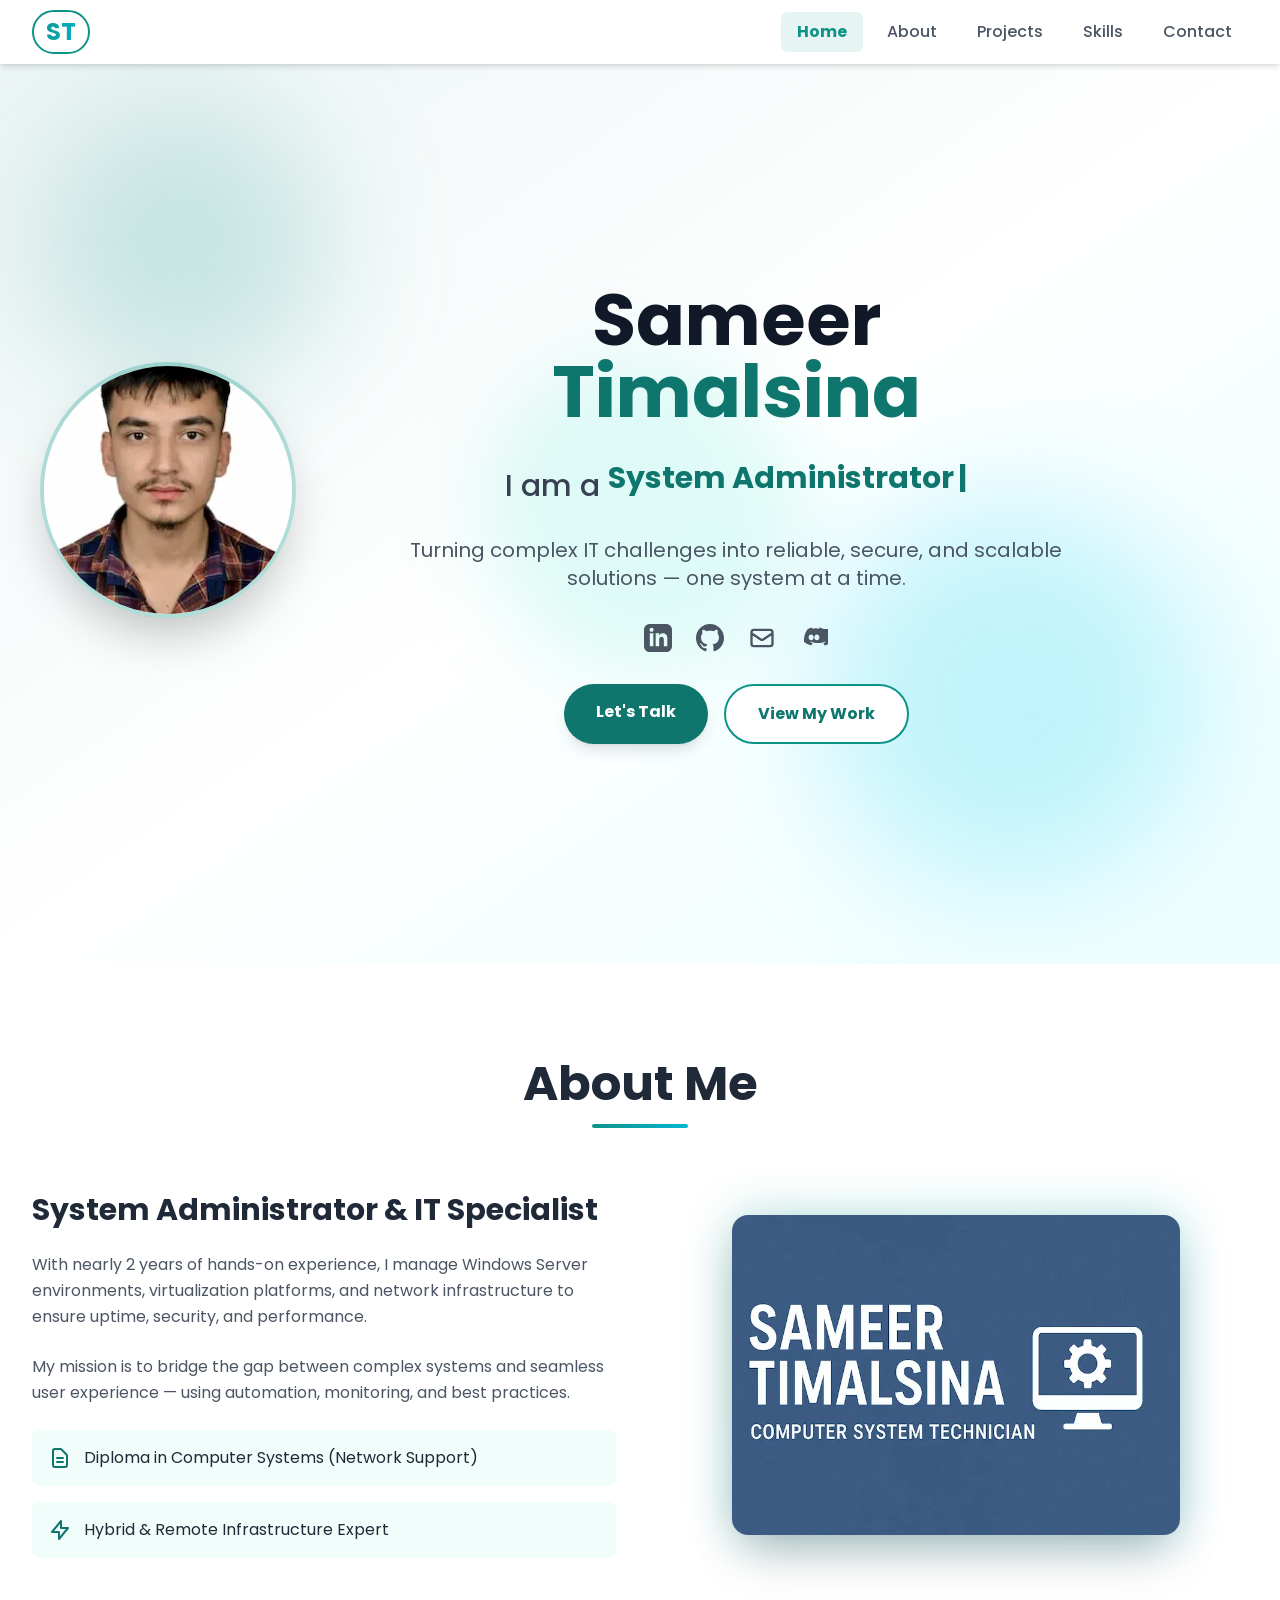
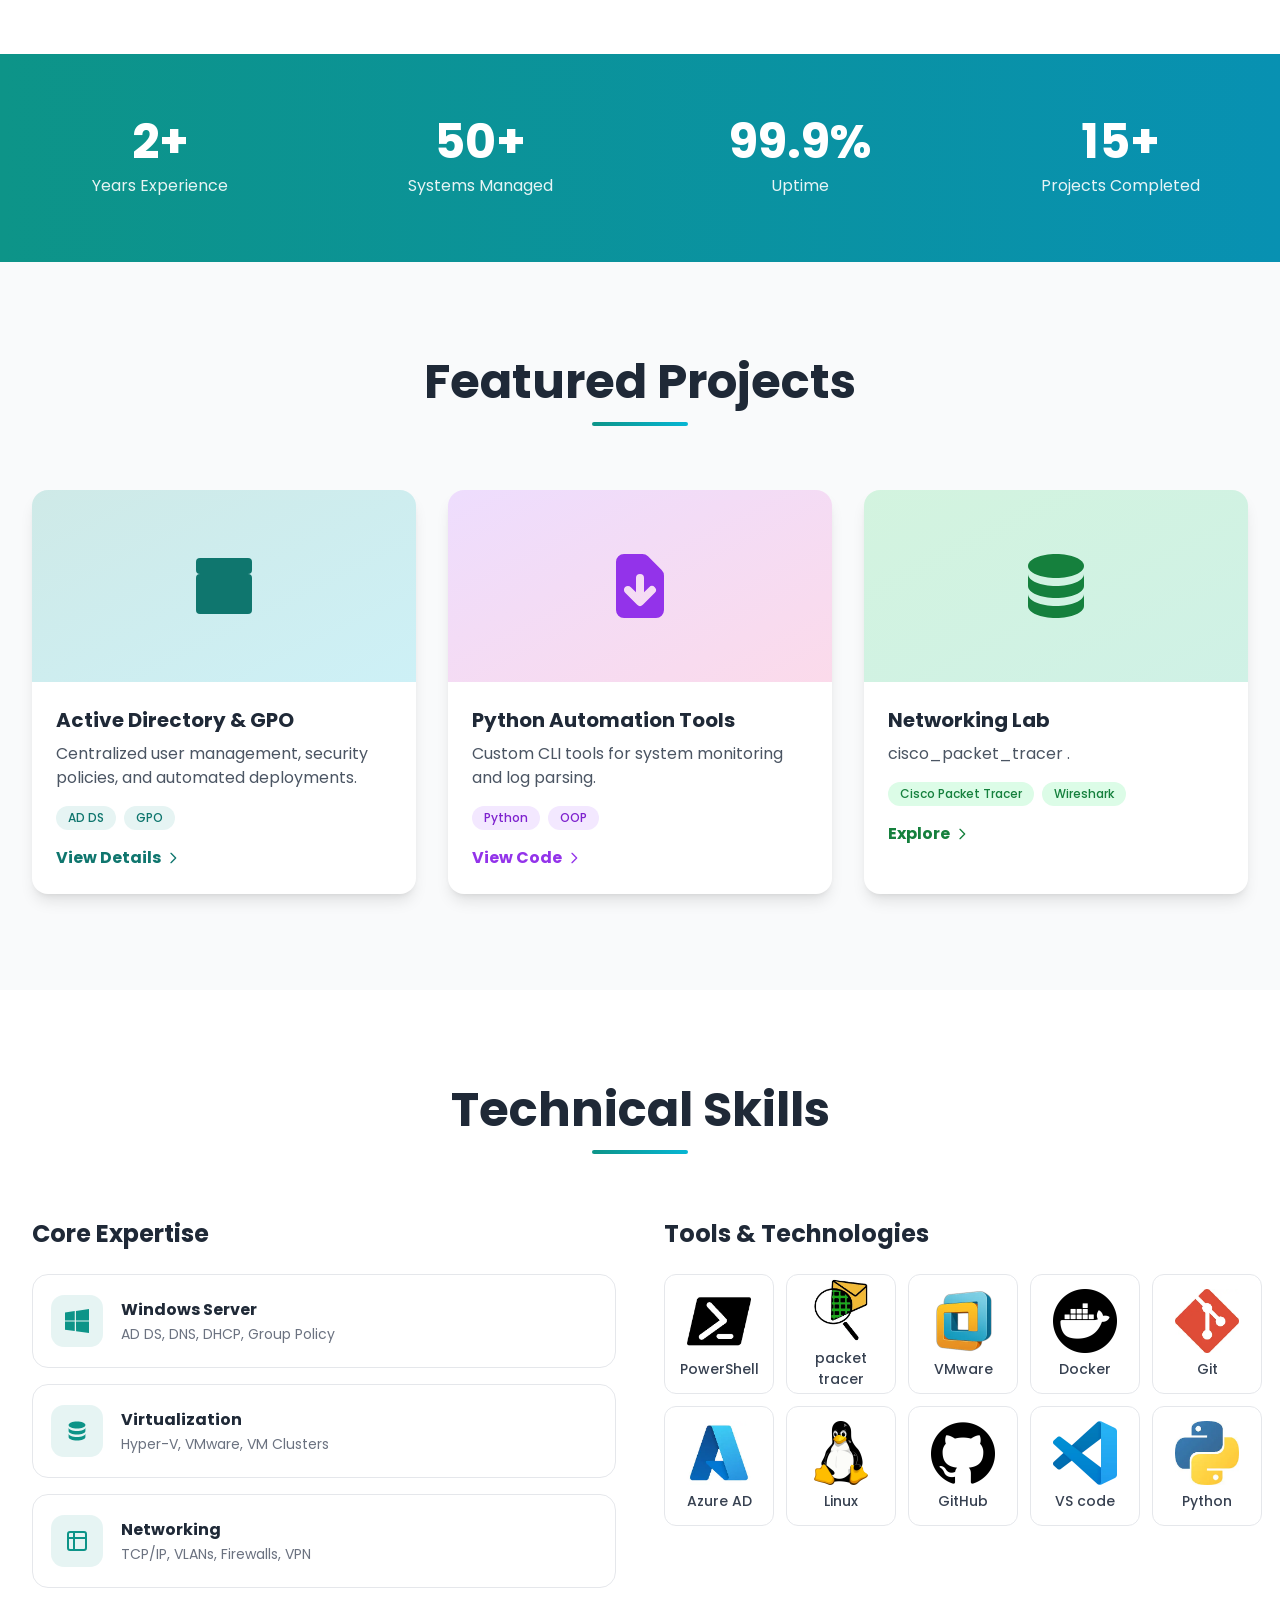
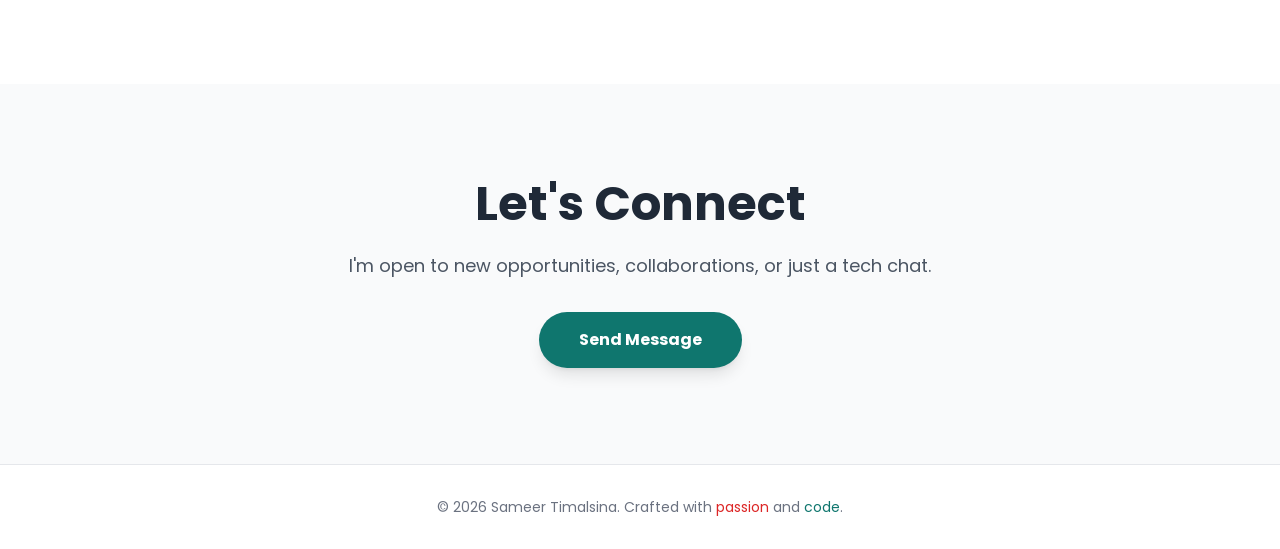
==== commit db4079f1: "fixed link error in link for python page" ====
--- a/index.html
+++ b/index.html
@@ -305,7 +305,7 @@
                                 <span class="pill px-3 py-1 bg-purple-100 text-purple-700 text-xs font-medium rounded-full">Python</span>
                                 <span class="pill px-3 py-1 bg-purple-100 text-purple-700 text-xs font-medium rounded-full">OOP</span>
                             </div>
-                            <a href="Project_of_python.html" class="text-purple-600 font-semibold flex items-center hover:underline">
+                            <a href="project_of_python.html" class="text-purple-600 font-semibold flex items-center hover:underline">
                                 View Code
                                 <svg class="w-4 h-4 ml-1" fill="none" stroke="currentColor" viewBox="0 0 24 24">
                                     <path stroke-linecap="round" stroke-linejoin="round" stroke-width="2" d="M9 5l7 7-7 7"/>
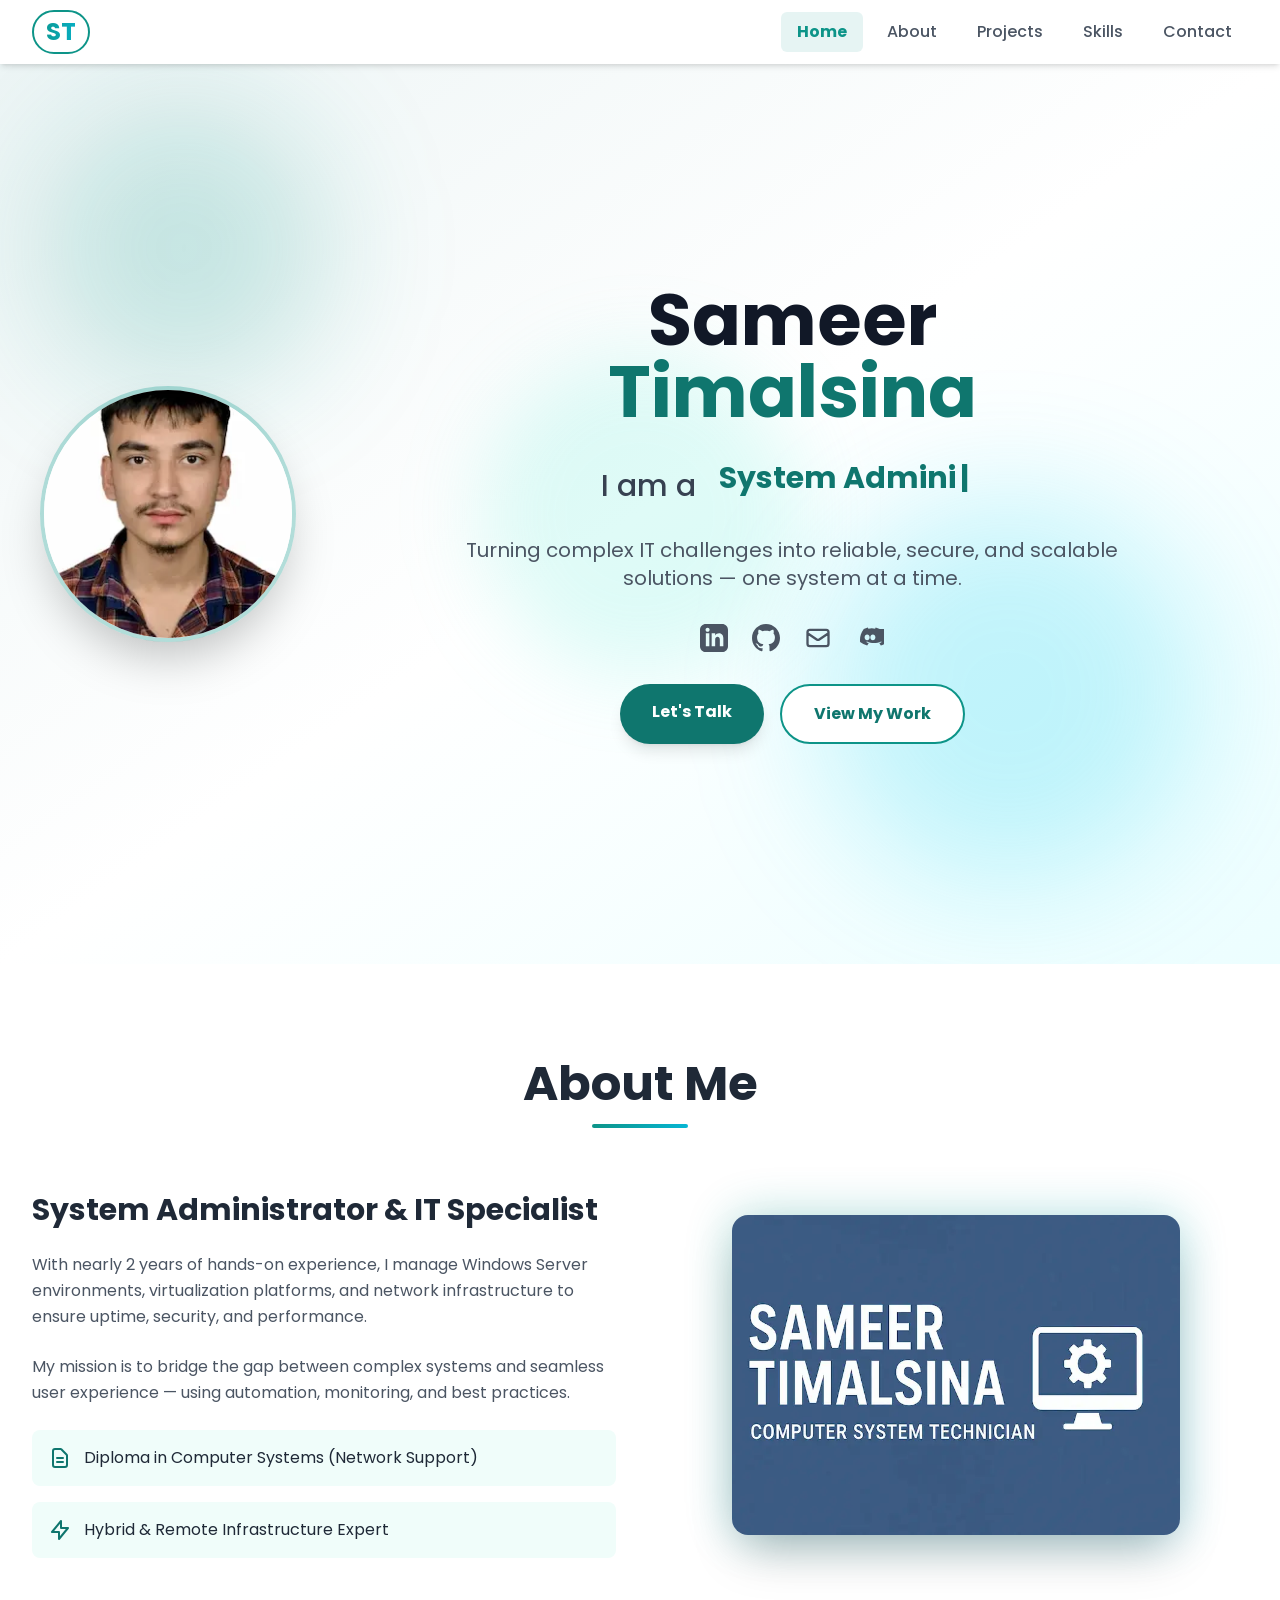
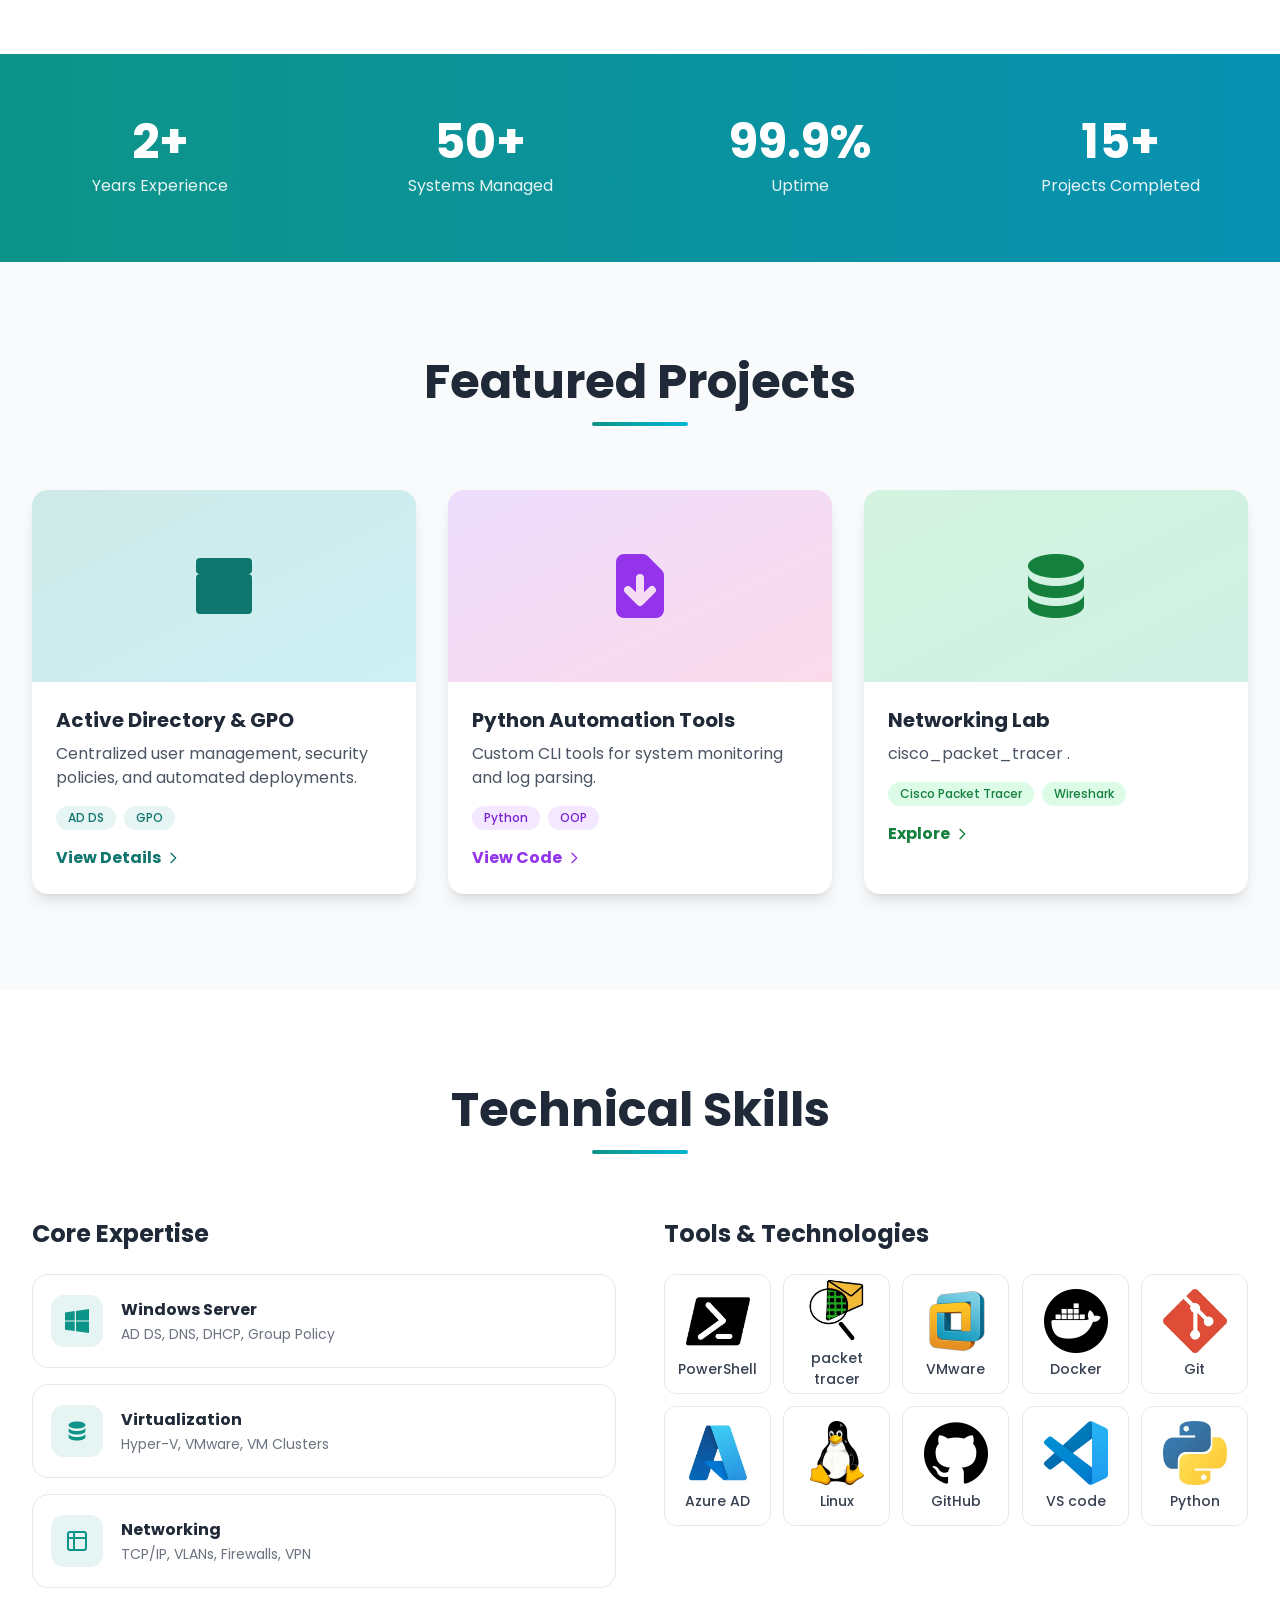
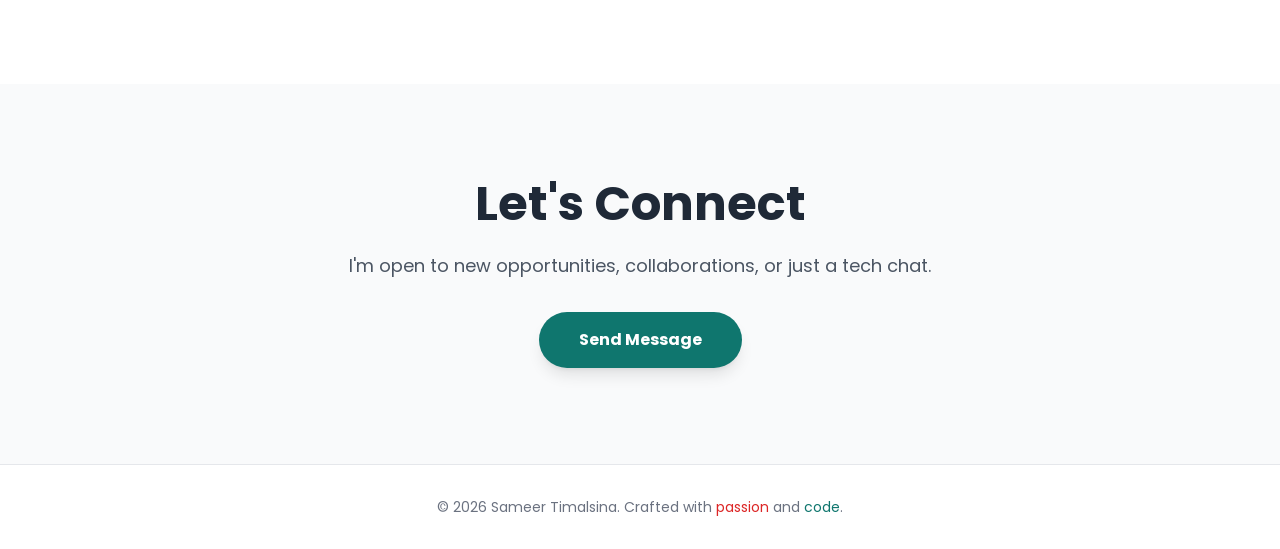
==== commit 3d32f993: "Fix responsive layout: hero stacking, photo offset, banner crop, rebuild Tailwind output.css" ====
--- a/index.html
+++ b/index.html
@@ -89,7 +89,7 @@
     <main id="main" class="pt-16">
 
         <!-- Hero Section -->
-        <section id="home" class="relative min-h-screen flex items-center justify-center overflow-hidden bg-gradient-to-br from-primary/5 via-white to-cyan-50">
+        <section id="home" class="relative min-h-screen flex flex-col md:flex-row items-center justify-center overflow-hidden bg-gradient-to-br from-primary/5 via-white to-cyan-50">
             <!-- Animated Background Orbs -->
             <div class="absolute inset-0 pointer-events-none">
                 <div class="absolute top-10 left-10 w-72 h-72 bg-primary/20 rounded-full blur-3xl animate-pulse"></div>
@@ -98,7 +98,7 @@
             </div>
 
             <!-- Profile Photo -->
-            <div class="relative z-10 mb-12 animate-fade-in translate-x-10 profile-photo">
+            <div class="relative z-10 mb-12 md:mb-0 md:mr-12 animate-fade-in md:translate-x-10 profile-photo">
                 <div class="w-48 h-48 md:w-64 md:h-64 mx-auto rounded-full overflow-hidden border-4 border-primary/30 shadow-2xl transform hover:scale-105 transition-transform duration-300">
                     <img src="images/general/profile_256.webp" 
                     srcset="
@@ -222,7 +222,7 @@
                             fetchpriority="high"
                             width="600" 
                             height="400" 
-                            class="relative rounded-2xl shadow-2xl w-full max-w-md object-cover h-80">
+                            class="relative rounded-2xl shadow-2xl w-full max-w-md object-cover h-56 md:h-80">
                         </div>
                     </div>
                 </div>
--- a/css/output.css
+++ b/css/output.css
@@ -1 +1 @@
-*,:after,:before{--tw-border-spacing-x:0;--tw-border-spacing-y:0;--tw-translate-x:0;--tw-translate-y:0;--tw-rotate:0;--tw-skew-x:0;--tw-skew-y:0;--tw-scale-x:1;--tw-scale-y:1;--tw-pan-x: ;--tw-pan-y: ;--tw-pinch-zoom: ;--tw-scroll-snap-strictness:proximity;--tw-gradient-from-position: ;--tw-gradient-via-position: ;--tw-gradient-to-position: ;--tw-ordinal: ;--tw-slashed-zero: ;--tw-numeric-figure: ;--tw-numeric-spacing: ;--tw-numeric-fraction: ;--tw-ring-inset: ;--tw-ring-offset-width:0px;--tw-ring-offset-color:#fff;--tw-ring-color:rgba(59,130,246,.5);--tw-ring-offset-shadow:0 0 #0000;--tw-ring-shadow:0 0 #0000;--tw-shadow:0 0 #0000;--tw-shadow-colored:0 0 #0000;--tw-blur: ;--tw-brightness: ;--tw-contrast: ;--tw-grayscale: ;--tw-hue-rotate: ;--tw-invert: ;--tw-saturate: ;--tw-sepia: ;--tw-drop-shadow: ;--tw-backdrop-blur: ;--tw-backdrop-brightness: ;--tw-backdrop-contrast: ;--tw-backdrop-grayscale: ;--tw-backdrop-hue-rotate: ;--tw-backdrop-invert: ;--tw-backdrop-opacity: ;--tw-backdrop-saturate: ;--tw-backdrop-sepia: ;--tw-contain-size: ;--tw-contain-layout: ;--tw-contain-paint: ;--tw-contain-style: }::backdrop{--tw-border-spacing-x:0;--tw-border-spacing-y:0;--tw-translate-x:0;--tw-translate-y:0;--tw-rotate:0;--tw-skew-x:0;--tw-skew-y:0;--tw-scale-x:1;--tw-scale-y:1;--tw-pan-x: ;--tw-pan-y: ;--tw-pinch-zoom: ;--tw-scroll-snap-strictness:proximity;--tw-gradient-from-position: ;--tw-gradient-via-position: ;--tw-gradient-to-position: ;--tw-ordinal: ;--tw-slashed-zero: ;--tw-numeric-figure: ;--tw-numeric-spacing: ;--tw-numeric-fraction: ;--tw-ring-inset: ;--tw-ring-offset-width:0px;--tw-ring-offset-color:#fff;--tw-ring-color:rgba(59,130,246,.5);--tw-ring-offset-shadow:0 0 #0000;--tw-ring-shadow:0 0 #0000;--tw-shadow:0 0 #0000;--tw-shadow-colored:0 0 #0000;--tw-blur: ;--tw-brightness: ;--tw-contrast: ;--tw-grayscale: ;--tw-hue-rotate: ;--tw-invert: ;--tw-saturate: ;--tw-sepia: ;--tw-drop-shadow: ;--tw-backdrop-blur: ;--tw-backdrop-brightness: ;--tw-backdrop-contrast: ;--tw-backdrop-grayscale: ;--tw-backdrop-hue-rotate: ;--tw-backdrop-invert: ;--tw-backdrop-opacity: ;--tw-backdrop-saturate: ;--tw-backdrop-sepia: ;--tw-contain-size: ;--tw-contain-layout: ;--tw-contain-paint: ;--tw-contain-style: }/*! tailwindcss v3.4.17 | MIT License | https://tailwindcss.com*/*,:after,:before{border:0 solid #e5e7eb;box-sizing:border-box}:after,:before{--tw-content:""}:host,html{line-height:1.5;-webkit-text-size-adjust:100%;font-family:Poppins,sans-serif;font-feature-settings:normal;font-variation-settings:normal;-moz-tab-size:4;-o-tab-size:4;tab-size:4;-webkit-tap-highlight-color:transparent}body{line-height:inherit;margin:0}hr{border-top-width:1px;color:inherit;height:0}abbr:where([title]){-webkit-text-decoration:underline dotted;text-decoration:underline dotted}h1,h2,h3,h4,h5,h6{font-size:inherit;font-weight:inherit}a{color:inherit;text-decoration:inherit}b,strong{font-weight:bolder}code,kbd,pre,samp{font-family:ui-monospace,SFMono-Regular,Menlo,Monaco,Consolas,Liberation Mono,Courier New,monospace;font-feature-settings:normal;font-size:1em;font-variation-settings:normal}small{font-size:80%}sub,sup{font-size:75%;line-height:0;position:relative;vertical-align:baseline}sub{bottom:-.25em}sup{top:-.5em}table{border-collapse:collapse;border-color:inherit;text-indent:0}button,input,optgroup,select,textarea{color:inherit;font-family:inherit;font-feature-settings:inherit;font-size:100%;font-variation-settings:inherit;font-weight:inherit;letter-spacing:inherit;line-height:inherit;margin:0;padding:0}button,select{text-transform:none}button,input:where([type=button]),input:where([type=reset]),input:where([type=submit]){-webkit-appearance:button;background-color:transparent;background-image:none}:-moz-focusring{outline:auto}:-moz-ui-invalid{box-shadow:none}progress{vertical-align:baseline}::-webkit-inner-spin-button,::-webkit-outer-spin-button{height:auto}[type=search]{-webkit-appearance:textfield;outline-offset:-2px}::-webkit-search-decoration{-webkit-appearance:none}::-webkit-file-upload-button{-webkit-appearance:button;font:inherit}summary{display:list-item}blockquote,dd,dl,figure,h1,h2,h3,h4,h5,h6,hr,p,pre{margin:0}fieldset{margin:0}fieldset,legend{padding:0}menu,ol,ul{list-style:none;margin:0;padding:0}dialog{padding:0}textarea{resize:vertical}input::-moz-placeholder,textarea::-moz-placeholder{color:#9ca3af;opacity:1}input::placeholder,textarea::placeholder{color:#9ca3af;opacity:1}[role=button],button{cursor:pointer}:disabled{cursor:default}audio,canvas,embed,iframe,img,object,svg,video{display:block;vertical-align:middle}img,video{height:auto;max-width:100%}[hidden]:where(:not([hidden=until-found])){display:none}.sr-only{height:1px;margin:-1px;overflow:hidden;padding:0;position:absolute;width:1px;clip:rect(0,0,0,0);border-width:0;white-space:nowrap}.pointer-events-none{pointer-events:none}.visible{visibility:visible}.static{position:static}.fixed{position:fixed}.absolute{position:absolute}.relative{position:relative}.inset-0{inset:0}.bottom-20{bottom:5rem}.left-1\/2{left:50%}.left-10{left:2.5rem}.left-4{left:1rem}.right-20{right:5rem}.top-0{top:0}.top-1\/2{top:50%}.top-10{top:2.5rem}.z-10{z-index:10}.z-40{z-index:40}.z-50{z-index:50}.mx-auto{margin-left:auto;margin-right:auto}.mb-12{margin-bottom:3rem}.mb-16{margin-bottom:4rem}.mb-2{margin-bottom:.5rem}.mb-3{margin-bottom:.75rem}.mb-4{margin-bottom:1rem}.mb-6{margin-bottom:1.5rem}.mb-8{margin-bottom:2rem}.ml-1{margin-left:.25rem}.mr-2{margin-right:.5rem}.mr-3{margin-right:.75rem}.mt-0\.5{margin-top:.125rem}.mt-10{margin-top:2.5rem}.mt-12{margin-top:3rem}.mt-16{margin-top:4rem}.mt-2{margin-top:.5rem}.mt-4{margin-top:1rem}.mt-8{margin-top:2rem}.block{display:block}.inline-block{display:inline-block}.flex{display:flex}.inline-flex{display:inline-flex}.grid{display:grid}.hidden{display:none}.h-1{height:.25rem}.h-16{height:4rem}.h-20{height:5rem}.h-4{height:1rem}.h-48{height:12rem}.h-5{height:1.25rem}.h-6{height:1.5rem}.h-7{height:1.75rem}.h-72{height:18rem}.h-80{height:20rem}.h-96{height:24rem}.h-full{height:100%}.min-h-screen{min-height:100vh}.w-16{width:4rem}.w-20{width:5rem}.w-24{width:6rem}.w-4{width:1rem}.w-48{width:12rem}.w-5{width:1.25rem}.w-6{width:1.5rem}.w-7{width:1.75rem}.w-72{width:18rem}.w-80{width:20rem}.w-96{width:24rem}.w-full{width:100%}.max-w-2xl{max-width:42rem}.max-w-3xl{max-width:48rem}.max-w-4xl{max-width:56rem}.max-w-5xl{max-width:64rem}.max-w-7xl{max-width:80rem}.max-w-md{max-width:28rem}.flex-shrink-0{flex-shrink:0}.-translate-x-1\/2{--tw-translate-x:-50%}.-translate-x-1\/2,.-translate-y-1\/2{transform:translate(var(--tw-translate-x),var(--tw-translate-y)) rotate(var(--tw-rotate)) skewX(var(--tw-skew-x)) skewY(var(--tw-skew-y)) scaleX(var(--tw-scale-x)) scaleY(var(--tw-scale-y))}.-translate-y-1\/2{--tw-translate-y:-50%}.translate-x-10{--tw-translate-x:2.5rem}.rotate-90,.translate-x-10{transform:translate(var(--tw-translate-x),var(--tw-translate-y)) rotate(var(--tw-rotate)) skewX(var(--tw-skew-x)) skewY(var(--tw-skew-y)) scaleX(var(--tw-scale-x)) scaleY(var(--tw-scale-y))}.rotate-90{--tw-rotate:90deg}.transform{transform:translate(var(--tw-translate-x),var(--tw-translate-y)) rotate(var(--tw-rotate)) skewX(var(--tw-skew-x)) skewY(var(--tw-skew-y)) scaleX(var(--tw-scale-x)) scaleY(var(--tw-scale-y))}@keyframes ping{75%,to{opacity:0;transform:scale(2)}}.animate-ping{animation:ping 1s cubic-bezier(0,0,.2,1) infinite}@keyframes pulse{50%{opacity:.5}}.animate-pulse{animation:pulse 2s cubic-bezier(.4,0,.6,1) infinite}.resize{resize:both}.grid-cols-1{grid-template-columns:repeat(1,minmax(0,1fr))}.grid-cols-2{grid-template-columns:repeat(2,minmax(0,1fr))}.flex-col{flex-direction:column}.flex-wrap{flex-wrap:wrap}.items-start{align-items:flex-start}.items-center{align-items:center}.justify-center{justify-content:center}.justify-between{justify-content:space-between}.gap-12{gap:3rem}.gap-2{gap:.5rem}.gap-3{gap:.75rem}.gap-4{gap:1rem}.gap-6{gap:1.5rem}.gap-8{gap:2rem}.space-x-2>:not([hidden])~:not([hidden]){--tw-space-x-reverse:0;margin-left:calc(.5rem*(1 - var(--tw-space-x-reverse)));margin-right:calc(.5rem*var(--tw-space-x-reverse))}.space-x-4>:not([hidden])~:not([hidden]){--tw-space-x-reverse:0;margin-left:calc(1rem*(1 - var(--tw-space-x-reverse)));margin-right:calc(1rem*var(--tw-space-x-reverse))}.space-y-2>:not([hidden])~:not([hidden]){--tw-space-y-reverse:0;margin-bottom:calc(.5rem*var(--tw-space-y-reverse));margin-top:calc(.5rem*(1 - var(--tw-space-y-reverse)))}.space-y-4>:not([hidden])~:not([hidden]){--tw-space-y-reverse:0;margin-bottom:calc(1rem*var(--tw-space-y-reverse));margin-top:calc(1rem*(1 - var(--tw-space-y-reverse)))}.space-y-6>:not([hidden])~:not([hidden]){--tw-space-y-reverse:0;margin-bottom:calc(1.5rem*var(--tw-space-y-reverse));margin-top:calc(1.5rem*(1 - var(--tw-space-y-reverse)))}.space-y-8>:not([hidden])~:not([hidden]){--tw-space-y-reverse:0;margin-bottom:calc(2rem*var(--tw-space-y-reverse));margin-top:calc(2rem*(1 - var(--tw-space-y-reverse)))}.overflow-hidden{overflow:hidden}.whitespace-nowrap{white-space:nowrap}.rounded{border-radius:.25rem}.rounded-2xl{border-radius:1rem}.rounded-full{border-radius:9999px}.rounded-lg{border-radius:.5rem}.rounded-xl{border-radius:.75rem}.border-2{border-width:2px}.border-4{border-width:4px}.border-t{border-top-width:1px}.border-gray-200{--tw-border-opacity:1;border-color:rgb(229 231 235/var(--tw-border-opacity,1))}.border-indigo-600{--tw-border-opacity:1;border-color:rgb(79 70 229/var(--tw-border-opacity,1))}.border-primary{--tw-border-opacity:1;border-color:rgb(13 148 136/var(--tw-border-opacity,1))}.border-primary\/30{border-color:rgba(13,148,136,.3)}.bg-amber-100{--tw-bg-opacity:1;background-color:rgb(254 243 199/var(--tw-bg-opacity,1))}.bg-amber-700{--tw-bg-opacity:1;background-color:rgb(180 83 9/var(--tw-bg-opacity,1))}.bg-blue-100{--tw-bg-opacity:1;background-color:rgb(219 234 254/var(--tw-bg-opacity,1))}.bg-blue-600{--tw-bg-opacity:1;background-color:rgb(37 99 235/var(--tw-bg-opacity,1))}.bg-blue-700{--tw-bg-opacity:1;background-color:rgb(29 78 216/var(--tw-bg-opacity,1))}.bg-cyan-400\/25{background-color:rgba(34,211,238,.25)}.bg-gray-200{--tw-bg-opacity:1;background-color:rgb(229 231 235/var(--tw-bg-opacity,1))}.bg-gray-50{--tw-bg-opacity:1;background-color:rgb(249 250 251/var(--tw-bg-opacity,1))}.bg-gray-700{--tw-bg-opacity:1;background-color:rgb(55 65 81/var(--tw-bg-opacity,1))}.bg-gray-800{--tw-bg-opacity:1;background-color:rgb(31 41 55/var(--tw-bg-opacity,1))}.bg-green-100{--tw-bg-opacity:1;background-color:rgb(220 252 231/var(--tw-bg-opacity,1))}.bg-green-600{--tw-bg-opacity:1;background-color:rgb(22 163 74/var(--tw-bg-opacity,1))}.bg-green-700{--tw-bg-opacity:1;background-color:rgb(21 128 61/var(--tw-bg-opacity,1))}.bg-indigo-100{--tw-bg-opacity:1;background-color:rgb(224 231 255/var(--tw-bg-opacity,1))}.bg-indigo-600{--tw-bg-opacity:1;background-color:rgb(79 70 229/var(--tw-bg-opacity,1))}.bg-indigo-700{--tw-bg-opacity:1;background-color:rgb(67 56 202/var(--tw-bg-opacity,1))}.bg-orange-100{--tw-bg-opacity:1;background-color:rgb(255 237 213/var(--tw-bg-opacity,1))}.bg-orange-600{--tw-bg-opacity:1;background-color:rgb(234 88 12/var(--tw-bg-opacity,1))}.bg-orange-700{--tw-bg-opacity:1;background-color:rgb(194 65 12/var(--tw-bg-opacity,1))}.bg-pink-100{--tw-bg-opacity:1;background-color:rgb(252 231 243/var(--tw-bg-opacity,1))}.bg-pink-700{--tw-bg-opacity:1;background-color:rgb(190 24 93/var(--tw-bg-opacity,1))}.bg-primary{--tw-bg-opacity:1;background-color:rgb(13 148 136/var(--tw-bg-opacity,1))}.bg-primary\/10{background-color:rgba(13,148,136,.1)}.bg-primary\/20{background-color:rgba(13,148,136,.2)}.bg-purple-100{--tw-bg-opacity:1;background-color:rgb(243 232 255/var(--tw-bg-opacity,1))}.bg-purple-600{--tw-bg-opacity:1;background-color:rgb(147 51 234/var(--tw-bg-opacity,1))}.bg-purple-700{--tw-bg-opacity:1;background-color:rgb(126 34 206/var(--tw-bg-opacity,1))}.bg-red-100{--tw-bg-opacity:1;background-color:rgb(254 226 226/var(--tw-bg-opacity,1))}.bg-red-700{--tw-bg-opacity:1;background-color:rgb(185 28 28/var(--tw-bg-opacity,1))}.bg-slate-200{--tw-bg-opacity:1;background-color:rgb(226 232 240/var(--tw-bg-opacity,1))}.bg-slate-800{--tw-bg-opacity:1;background-color:rgb(30 41 59/var(--tw-bg-opacity,1))}.bg-teal-300\/20{background-color:rgba(94,234,212,.2)}.bg-teal-50{--tw-bg-opacity:1;background-color:rgb(240 253 250/var(--tw-bg-opacity,1))}.bg-teal-700{--tw-bg-opacity:1;background-color:rgb(15 118 110/var(--tw-bg-opacity,1))}.bg-violet-100{--tw-bg-opacity:1;background-color:rgb(237 233 254/var(--tw-bg-opacity,1))}.bg-violet-700{--tw-bg-opacity:1;background-color:rgb(109 40 217/var(--tw-bg-opacity,1))}.bg-white{--tw-bg-opacity:1;background-color:rgb(255 255 255/var(--tw-bg-opacity,1))}.bg-white\/95{background-color:hsla(0,0%,100%,.95)}.bg-yellow-100{--tw-bg-opacity:1;background-color:rgb(254 249 195/var(--tw-bg-opacity,1))}.bg-yellow-700{--tw-bg-opacity:1;background-color:rgb(161 98 7/var(--tw-bg-opacity,1))}.bg-zinc-200{--tw-bg-opacity:1;background-color:rgb(228 228 231/var(--tw-bg-opacity,1))}.bg-zinc-700{--tw-bg-opacity:1;background-color:rgb(63 63 70/var(--tw-bg-opacity,1))}.bg-opacity-20{--tw-bg-opacity:0.2}.bg-gradient-to-br{background-image:linear-gradient(to bottom right,var(--tw-gradient-stops))}.bg-gradient-to-r{background-image:linear-gradient(to right,var(--tw-gradient-stops))}.from-green-500\/20{--tw-gradient-from:rgba(34,197,94,.2) var(--tw-gradient-from-position);--tw-gradient-to:rgba(34,197,94,0) var(--tw-gradient-to-position);--tw-gradient-stops:var(--tw-gradient-from),var(--tw-gradient-to)}.from-indigo-50{--tw-gradient-from:#eef2ff var(--tw-gradient-from-position);--tw-gradient-to:rgba(238,242,255,0) var(--tw-gradient-to-position);--tw-gradient-stops:var(--tw-gradient-from),var(--tw-gradient-to)}.from-primary{--tw-gradient-from:#0d9488 var(--tw-gradient-from-position);--tw-gradient-to:rgba(13,148,136,0) var(--tw-gradient-to-position);--tw-gradient-stops:var(--tw-gradient-from),var(--tw-gradient-to)}.from-primary\/20{--tw-gradient-from:rgba(13,148,136,.2) var(--tw-gradient-from-position);--tw-gradient-to:rgba(13,148,136,0) var(--tw-gradient-to-position);--tw-gradient-stops:var(--tw-gradient-from),var(--tw-gradient-to)}.from-primary\/5{--tw-gradient-from:rgba(13,148,136,.05) var(--tw-gradient-from-position);--tw-gradient-to:rgba(13,148,136,0) var(--tw-gradient-to-position);--tw-gradient-stops:var(--tw-gradient-from),var(--tw-gradient-to)}.from-purple-500\/20{--tw-gradient-from:rgba(168,85,247,.2) var(--tw-gradient-from-position);--tw-gradient-to:rgba(168,85,247,0) var(--tw-gradient-to-position);--tw-gradient-stops:var(--tw-gradient-from),var(--tw-gradient-to)}.via-white{--tw-gradient-to:hsla(0,0%,100%,0) var(--tw-gradient-to-position);--tw-gradient-stops:var(--tw-gradient-from),#fff var(--tw-gradient-via-position),var(--tw-gradient-to)}.to-cyan-50{--tw-gradient-to:#ecfeff var(--tw-gradient-to-position)}.to-cyan-500{--tw-gradient-to:#06b6d4 var(--tw-gradient-to-position)}.to-cyan-500\/20{--tw-gradient-to:rgba(6,182,212,.2) var(--tw-gradient-to-position)}.to-cyan-600{--tw-gradient-to:#0891b2 var(--tw-gradient-to-position)}.to-emerald-500\/20{--tw-gradient-to:rgba(16,185,129,.2) var(--tw-gradient-to-position)}.to-pink-500\/20{--tw-gradient-to:rgba(236,72,153,.2) var(--tw-gradient-to-position)}.to-purple-50{--tw-gradient-to:#faf5ff var(--tw-gradient-to-position)}.bg-clip-text{-webkit-background-clip:text;background-clip:text}.object-contain{-o-object-fit:contain;object-fit:contain}.object-cover{-o-object-fit:cover;object-fit:cover}.p-2{padding:.5rem}.p-3{padding:.75rem}.p-4{padding:1rem}.p-6{padding:1.5rem}.p-8{padding:2rem}.px-10{padding-left:2.5rem;padding-right:2.5rem}.px-3{padding-left:.75rem;padding-right:.75rem}.px-4{padding-left:1rem;padding-right:1rem}.px-5{padding-left:1.25rem;padding-right:1.25rem}.px-6{padding-left:1.5rem;padding-right:1.5rem}.px-8{padding-left:2rem;padding-right:2rem}.py-1{padding-bottom:.25rem;padding-top:.25rem}.py-16{padding-bottom:4rem;padding-top:4rem}.py-2{padding-bottom:.5rem;padding-top:.5rem}.py-2\.5{padding-bottom:.625rem;padding-top:.625rem}.py-24{padding-bottom:6rem;padding-top:6rem}.py-3{padding-bottom:.75rem;padding-top:.75rem}.py-4{padding-bottom:1rem;padding-top:1rem}.py-8{padding-bottom:2rem;padding-top:2rem}.pb-16{padding-bottom:4rem}.pl-12{padding-left:3rem}.pt-16{padding-top:4rem}.pt-24{padding-top:6rem}.text-center{text-align:center}.text-2xl{font-size:1.5rem;line-height:2rem}.text-3xl{font-size:1.875rem;line-height:2.25rem}.text-4xl{font-size:2.25rem;line-height:2.5rem}.text-5xl{font-size:3rem;line-height:1}.text-lg{font-size:1.125rem;line-height:1.75rem}.text-sm{font-size:.875rem;line-height:1.25rem}.text-xl{font-size:1.25rem;line-height:1.75rem}.text-xs{font-size:.75rem;line-height:1rem}.font-bold{font-weight:700}.font-extrabold{font-weight:800}.font-medium{font-weight:500}.font-semibold{font-weight:600}.leading-relaxed{line-height:1.625}.leading-tight{line-height:1.25}.text-amber-800{--tw-text-opacity:1;color:rgb(146 64 14/var(--tw-text-opacity,1))}.text-blue-600{--tw-text-opacity:1;color:rgb(37 99 235/var(--tw-text-opacity,1))}.text-blue-700{--tw-text-opacity:1;color:rgb(29 78 216/var(--tw-text-opacity,1))}.text-gray-300{--tw-text-opacity:1;color:rgb(209 213 219/var(--tw-text-opacity,1))}.text-gray-400{--tw-text-opacity:1;color:rgb(156 163 175/var(--tw-text-opacity,1))}.text-gray-500{--tw-text-opacity:1;color:rgb(107 114 128/var(--tw-text-opacity,1))}.text-gray-600{--tw-text-opacity:1;color:rgb(75 85 99/var(--tw-text-opacity,1))}.text-gray-700{--tw-text-opacity:1;color:rgb(55 65 81/var(--tw-text-opacity,1))}.text-gray-800{--tw-text-opacity:1;color:rgb(31 41 55/var(--tw-text-opacity,1))}.text-gray-900{--tw-text-opacity:1;color:rgb(17 24 39/var(--tw-text-opacity,1))}.text-green-600{--tw-text-opacity:1;color:rgb(22 163 74/var(--tw-text-opacity,1))}.text-green-700{--tw-text-opacity:1;color:rgb(21 128 61/var(--tw-text-opacity,1))}.text-indigo-100{--tw-text-opacity:1;color:rgb(224 231 255/var(--tw-text-opacity,1))}.text-indigo-600{--tw-text-opacity:1;color:rgb(79 70 229/var(--tw-text-opacity,1))}.text-indigo-700{--tw-text-opacity:1;color:rgb(67 56 202/var(--tw-text-opacity,1))}.text-orange-600{--tw-text-opacity:1;color:rgb(234 88 12/var(--tw-text-opacity,1))}.text-orange-700{--tw-text-opacity:1;color:rgb(194 65 12/var(--tw-text-opacity,1))}.text-pink-700{--tw-text-opacity:1;color:rgb(190 24 93/var(--tw-text-opacity,1))}.text-purple-600{--tw-text-opacity:1;color:rgb(147 51 234/var(--tw-text-opacity,1))}.text-purple-700{--tw-text-opacity:1;color:rgb(126 34 206/var(--tw-text-opacity,1))}.text-red-600{--tw-text-opacity:1;color:rgb(220 38 38/var(--tw-text-opacity,1))}.text-red-700{--tw-text-opacity:1;color:rgb(185 28 28/var(--tw-text-opacity,1))}.text-slate-800{--tw-text-opacity:1;color:rgb(30 41 59/var(--tw-text-opacity,1))}.text-teal-700{--tw-text-opacity:1;color:rgb(15 118 110/var(--tw-text-opacity,1))}.text-transparent{color:transparent}.text-violet-700{--tw-text-opacity:1;color:rgb(109 40 217/var(--tw-text-opacity,1))}.text-white{--tw-text-opacity:1;color:rgb(255 255 255/var(--tw-text-opacity,1))}.text-yellow-700{--tw-text-opacity:1;color:rgb(161 98 7/var(--tw-text-opacity,1))}.text-yellow-800{--tw-text-opacity:1;color:rgb(133 77 14/var(--tw-text-opacity,1))}.text-zinc-700{--tw-text-opacity:1;color:rgb(63 63 70/var(--tw-text-opacity,1))}.text-zinc-800{--tw-text-opacity:1;color:rgb(39 39 42/var(--tw-text-opacity,1))}.opacity-30{opacity:.3}.opacity-90{opacity:.9}.shadow-2xl{--tw-shadow:0 25px 50px -12px rgba(0,0,0,.25);--tw-shadow-colored:0 25px 50px -12px var(--tw-shadow-color)}.shadow-2xl,.shadow-inner{box-shadow:var(--tw-ring-offset-shadow,0 0 #0000),var(--tw-ring-shadow,0 0 #0000),var(--tw-shadow)}.shadow-inner{--tw-shadow:inset 0 2px 4px 0 rgba(0,0,0,.05);--tw-shadow-colored:inset 0 2px 4px 0 var(--tw-shadow-color)}.shadow-lg{--tw-shadow:0 10px 15px -3px rgba(0,0,0,.1),0 4px 6px -4px rgba(0,0,0,.1);--tw-shadow-colored:0 10px 15px -3px var(--tw-shadow-color),0 4px 6px -4px var(--tw-shadow-color)}.shadow-lg,.shadow-md{box-shadow:var(--tw-ring-offset-shadow,0 0 #0000),var(--tw-ring-shadow,0 0 #0000),var(--tw-shadow)}.shadow-md{--tw-shadow:0 4px 6px -1px rgba(0,0,0,.1),0 2px 4px -2px rgba(0,0,0,.1);--tw-shadow-colored:0 4px 6px -1px var(--tw-shadow-color),0 2px 4px -2px var(--tw-shadow-color)}.shadow-sm{--tw-shadow:0 1px 2px 0 rgba(0,0,0,.05);--tw-shadow-colored:0 1px 2px 0 var(--tw-shadow-color);box-shadow:var(--tw-ring-offset-shadow,0 0 #0000),var(--tw-ring-shadow,0 0 #0000),var(--tw-shadow)}.blur-2xl{--tw-blur:blur(40px)}.blur-2xl,.blur-3xl{filter:var(--tw-blur) var(--tw-brightness) var(--tw-contrast) var(--tw-grayscale) var(--tw-hue-rotate) var(--tw-invert) var(--tw-saturate) var(--tw-sepia) var(--tw-drop-shadow)}.blur-3xl{--tw-blur:blur(64px)}.blur-xl{--tw-blur:blur(24px)}.blur-xl,.filter{filter:var(--tw-blur) var(--tw-brightness) var(--tw-contrast) var(--tw-grayscale) var(--tw-hue-rotate) var(--tw-invert) var(--tw-saturate) var(--tw-sepia) var(--tw-drop-shadow)}.backdrop-blur-sm{--tw-backdrop-blur:blur(4px);-webkit-backdrop-filter:var(--tw-backdrop-blur) var(--tw-backdrop-brightness) var(--tw-backdrop-contrast) var(--tw-backdrop-grayscale) var(--tw-backdrop-hue-rotate) var(--tw-backdrop-invert) var(--tw-backdrop-opacity) var(--tw-backdrop-saturate) var(--tw-backdrop-sepia);backdrop-filter:var(--tw-backdrop-blur) var(--tw-backdrop-brightness) var(--tw-backdrop-contrast) var(--tw-backdrop-grayscale) var(--tw-backdrop-hue-rotate) var(--tw-backdrop-invert) var(--tw-backdrop-opacity) var(--tw-backdrop-saturate) var(--tw-backdrop-sepia)}.transition{transition-duration:.15s;transition-property:color,background-color,border-color,text-decoration-color,fill,stroke,opacity,box-shadow,transform,filter,-webkit-backdrop-filter;transition-property:color,background-color,border-color,text-decoration-color,fill,stroke,opacity,box-shadow,transform,filter,backdrop-filter;transition-property:color,background-color,border-color,text-decoration-color,fill,stroke,opacity,box-shadow,transform,filter,backdrop-filter,-webkit-backdrop-filter;transition-timing-function:cubic-bezier(.4,0,.2,1)}.transition-all{transition-duration:.15s;transition-property:all;transition-timing-function:cubic-bezier(.4,0,.2,1)}.transition-colors{transition-duration:.15s;transition-property:color,background-color,border-color,text-decoration-color,fill,stroke;transition-timing-function:cubic-bezier(.4,0,.2,1)}.transition-shadow{transition-duration:.15s;transition-property:box-shadow;transition-timing-function:cubic-bezier(.4,0,.2,1)}.transition-transform{transition-duration:.15s;transition-property:transform;transition-timing-function:cubic-bezier(.4,0,.2,1)}.delay-1000{transition-delay:1s}.duration-200{transition-duration:.2s}.duration-300{transition-duration:.3s}.ease-out{transition-timing-function:cubic-bezier(0,0,.2,1)}.hover\:scale-105:hover{--tw-scale-x:1.05;--tw-scale-y:1.05}.hover\:scale-105:hover,.hover\:scale-110:hover{transform:translate(var(--tw-translate-x),var(--tw-translate-y)) rotate(var(--tw-rotate)) skewX(var(--tw-skew-x)) skewY(var(--tw-skew-y)) scaleX(var(--tw-scale-x)) scaleY(var(--tw-scale-y))}.hover\:scale-110:hover{--tw-scale-x:1.1;--tw-scale-y:1.1}.hover\:bg-amber-800:hover{--tw-bg-opacity:1;background-color:rgb(146 64 14/var(--tw-bg-opacity,1))}.hover\:bg-blue-700:hover{--tw-bg-opacity:1;background-color:rgb(29 78 216/var(--tw-bg-opacity,1))}.hover\:bg-blue-800:hover{--tw-bg-opacity:1;background-color:rgb(30 64 175/var(--tw-bg-opacity,1))}.hover\:bg-gray-800:hover{--tw-bg-opacity:1;background-color:rgb(31 41 55/var(--tw-bg-opacity,1))}.hover\:bg-green-700:hover{--tw-bg-opacity:1;background-color:rgb(21 128 61/var(--tw-bg-opacity,1))}.hover\:bg-green-800:hover{--tw-bg-opacity:1;background-color:rgb(22 101 52/var(--tw-bg-opacity,1))}.hover\:bg-indigo-600:hover{--tw-bg-opacity:1;background-color:rgb(79 70 229/var(--tw-bg-opacity,1))}.hover\:bg-indigo-700:hover{--tw-bg-opacity:1;background-color:rgb(67 56 202/var(--tw-bg-opacity,1))}.hover\:bg-indigo-800:hover{--tw-bg-opacity:1;background-color:rgb(55 48 163/var(--tw-bg-opacity,1))}.hover\:bg-orange-700:hover{--tw-bg-opacity:1;background-color:rgb(194 65 12/var(--tw-bg-opacity,1))}.hover\:bg-orange-800:hover{--tw-bg-opacity:1;background-color:rgb(154 52 18/var(--tw-bg-opacity,1))}.hover\:bg-pink-800:hover{--tw-bg-opacity:1;background-color:rgb(157 23 77/var(--tw-bg-opacity,1))}.hover\:bg-primary:hover{--tw-bg-opacity:1;background-color:rgb(13 148 136/var(--tw-bg-opacity,1))}.hover\:bg-purple-700:hover{--tw-bg-opacity:1;background-color:rgb(126 34 206/var(--tw-bg-opacity,1))}.hover\:bg-purple-800:hover{--tw-bg-opacity:1;background-color:rgb(107 33 168/var(--tw-bg-opacity,1))}.hover\:bg-red-800:hover{--tw-bg-opacity:1;background-color:rgb(153 27 27/var(--tw-bg-opacity,1))}.hover\:bg-slate-900:hover{--tw-bg-opacity:1;background-color:rgb(15 23 42/var(--tw-bg-opacity,1))}.hover\:bg-teal-800:hover{--tw-bg-opacity:1;background-color:rgb(17 94 89/var(--tw-bg-opacity,1))}.hover\:bg-violet-800:hover{--tw-bg-opacity:1;background-color:rgb(91 33 182/var(--tw-bg-opacity,1))}.hover\:bg-yellow-800:hover{--tw-bg-opacity:1;background-color:rgb(133 77 14/var(--tw-bg-opacity,1))}.hover\:bg-zinc-800:hover{--tw-bg-opacity:1;background-color:rgb(39 39 42/var(--tw-bg-opacity,1))}.hover\:text-indigo-600:hover{--tw-text-opacity:1;color:rgb(79 70 229/var(--tw-text-opacity,1))}.hover\:text-indigo-700:hover{--tw-text-opacity:1;color:rgb(67 56 202/var(--tw-text-opacity,1))}.hover\:text-teal-700:hover{--tw-text-opacity:1;color:rgb(15 118 110/var(--tw-text-opacity,1))}.hover\:text-white:hover{--tw-text-opacity:1;color:rgb(255 255 255/var(--tw-text-opacity,1))}.hover\:underline:hover{text-decoration-line:underline}.hover\:shadow-lg:hover{--tw-shadow:0 10px 15px -3px rgba(0,0,0,.1),0 4px 6px -4px rgba(0,0,0,.1);--tw-shadow-colored:0 10px 15px -3px var(--tw-shadow-color),0 4px 6px -4px var(--tw-shadow-color)}.hover\:shadow-lg:hover,.hover\:shadow-md:hover{box-shadow:var(--tw-ring-offset-shadow,0 0 #0000),var(--tw-ring-shadow,0 0 #0000),var(--tw-shadow)}.hover\:shadow-md:hover{--tw-shadow:0 4px 6px -1px rgba(0,0,0,.1),0 2px 4px -2px rgba(0,0,0,.1);--tw-shadow-colored:0 4px 6px -1px var(--tw-shadow-color),0 2px 4px -2px var(--tw-shadow-color)}.focus\:not-sr-only:focus{height:auto;margin:0;overflow:visible;padding:0;position:static;width:auto;clip:auto;white-space:normal}.focus\:absolute:focus{position:absolute}.focus\:left-4:focus{left:1rem}.focus\:top-4:focus{top:1rem}.focus\:border-transparent:focus{border-color:transparent}.focus\:outline-none:focus{outline:2px solid transparent;outline-offset:2px}.focus\:ring-2:focus{--tw-ring-offset-shadow:var(--tw-ring-inset) 0 0 0 var(--tw-ring-offset-width) var(--tw-ring-offset-color);--tw-ring-shadow:var(--tw-ring-inset) 0 0 0 calc(2px + var(--tw-ring-offset-width)) var(--tw-ring-color);box-shadow:var(--tw-ring-offset-shadow),var(--tw-ring-shadow),var(--tw-shadow,0 0 #0000)}.focus\:ring-indigo-500:focus{--tw-ring-opacity:1;--tw-ring-color:rgb(99 102 241/var(--tw-ring-opacity,1))}@media (min-width:640px){.sm\:block{display:block}.sm\:flex-row{flex-direction:row}.sm\:px-6{padding-left:1.5rem;padding-right:1.5rem}}@media (min-width:768px){.md\:flex{display:flex}.md\:hidden{display:none}.md\:h-64{height:16rem}.md\:w-1\/4{width:25%}.md\:w-3\/4{width:75%}.md\:w-64{width:16rem}.md\:grid-cols-2{grid-template-columns:repeat(2,minmax(0,1fr))}.md\:grid-cols-3{grid-template-columns:repeat(3,minmax(0,1fr))}.md\:grid-cols-4{grid-template-columns:repeat(4,minmax(0,1fr))}.md\:text-left{text-align:left}.md\:text-3xl{font-size:1.875rem;line-height:2.25rem}.md\:text-5xl{font-size:3rem;line-height:1}.md\:text-7xl{font-size:4.5rem;line-height:1}.md\:text-base{font-size:1rem;line-height:1.5rem}.md\:text-xl{font-size:1.25rem;line-height:1.75rem}}@media (min-width:1024px){.lg\:px-8{padding-left:2rem;padding-right:2rem}}+*,:after,:before{--tw-border-spacing-x:0;--tw-border-spacing-y:0;--tw-translate-x:0;--tw-translate-y:0;--tw-rotate:0;--tw-skew-x:0;--tw-skew-y:0;--tw-scale-x:1;--tw-scale-y:1;--tw-pan-x: ;--tw-pan-y: ;--tw-pinch-zoom: ;--tw-scroll-snap-strictness:proximity;--tw-gradient-from-position: ;--tw-gradient-via-position: ;--tw-gradient-to-position: ;--tw-ordinal: ;--tw-slashed-zero: ;--tw-numeric-figure: ;--tw-numeric-spacing: ;--tw-numeric-fraction: ;--tw-ring-inset: ;--tw-ring-offset-width:0px;--tw-ring-offset-color:#fff;--tw-ring-color:rgba(59,130,246,.5);--tw-ring-offset-shadow:0 0 #0000;--tw-ring-shadow:0 0 #0000;--tw-shadow:0 0 #0000;--tw-shadow-colored:0 0 #0000;--tw-blur: ;--tw-brightness: ;--tw-contrast: ;--tw-grayscale: ;--tw-hue-rotate: ;--tw-invert: ;--tw-saturate: ;--tw-sepia: ;--tw-drop-shadow: ;--tw-backdrop-blur: ;--tw-backdrop-brightness: ;--tw-backdrop-contrast: ;--tw-backdrop-grayscale: ;--tw-backdrop-hue-rotate: ;--tw-backdrop-invert: ;--tw-backdrop-opacity: ;--tw-backdrop-saturate: ;--tw-backdrop-sepia: ;--tw-contain-size: ;--tw-contain-layout: ;--tw-contain-paint: ;--tw-contain-style: }::backdrop{--tw-border-spacing-x:0;--tw-border-spacing-y:0;--tw-translate-x:0;--tw-translate-y:0;--tw-rotate:0;--tw-skew-x:0;--tw-skew-y:0;--tw-scale-x:1;--tw-scale-y:1;--tw-pan-x: ;--tw-pan-y: ;--tw-pinch-zoom: ;--tw-scroll-snap-strictness:proximity;--tw-gradient-from-position: ;--tw-gradient-via-position: ;--tw-gradient-to-position: ;--tw-ordinal: ;--tw-slashed-zero: ;--tw-numeric-figure: ;--tw-numeric-spacing: ;--tw-numeric-fraction: ;--tw-ring-inset: ;--tw-ring-offset-width:0px;--tw-ring-offset-color:#fff;--tw-ring-color:rgba(59,130,246,.5);--tw-ring-offset-shadow:0 0 #0000;--tw-ring-shadow:0 0 #0000;--tw-shadow:0 0 #0000;--tw-shadow-colored:0 0 #0000;--tw-blur: ;--tw-brightness: ;--tw-contrast: ;--tw-grayscale: ;--tw-hue-rotate: ;--tw-invert: ;--tw-saturate: ;--tw-sepia: ;--tw-drop-shadow: ;--tw-backdrop-blur: ;--tw-backdrop-brightness: ;--tw-backdrop-contrast: ;--tw-backdrop-grayscale: ;--tw-backdrop-hue-rotate: ;--tw-backdrop-invert: ;--tw-backdrop-opacity: ;--tw-backdrop-saturate: ;--tw-backdrop-sepia: ;--tw-contain-size: ;--tw-contain-layout: ;--tw-contain-paint: ;--tw-contain-style: }/*! tailwindcss v3.4.17 | MIT License | https://tailwindcss.com*/*,:after,:before{border:0 solid #e5e7eb;box-sizing:border-box}:after,:before{--tw-content:""}:host,html{line-height:1.5;-webkit-text-size-adjust:100%;font-family:Poppins,sans-serif;font-feature-settings:normal;font-variation-settings:normal;-moz-tab-size:4;-o-tab-size:4;tab-size:4;-webkit-tap-highlight-color:transparent}body{line-height:inherit;margin:0}hr{border-top-width:1px;color:inherit;height:0}abbr:where([title]){-webkit-text-decoration:underline dotted;text-decoration:underline dotted}h1,h2,h3,h4,h5,h6{font-size:inherit;font-weight:inherit}a{color:inherit;text-decoration:inherit}b,strong{font-weight:bolder}code,kbd,pre,samp{font-family:ui-monospace,SFMono-Regular,Menlo,Monaco,Consolas,Liberation Mono,Courier New,monospace;font-feature-settings:normal;font-size:1em;font-variation-settings:normal}small{font-size:80%}sub,sup{font-size:75%;line-height:0;position:relative;vertical-align:baseline}sub{bottom:-.25em}sup{top:-.5em}table{border-collapse:collapse;border-color:inherit;text-indent:0}button,input,optgroup,select,textarea{color:inherit;font-family:inherit;font-feature-settings:inherit;font-size:100%;font-variation-settings:inherit;font-weight:inherit;letter-spacing:inherit;line-height:inherit;margin:0;padding:0}button,select{text-transform:none}button,input:where([type=button]),input:where([type=reset]),input:where([type=submit]){-webkit-appearance:button;background-color:transparent;background-image:none}:-moz-focusring{outline:auto}:-moz-ui-invalid{box-shadow:none}progress{vertical-align:baseline}::-webkit-inner-spin-button,::-webkit-outer-spin-button{height:auto}[type=search]{-webkit-appearance:textfield;outline-offset:-2px}::-webkit-search-decoration{-webkit-appearance:none}::-webkit-file-upload-button{-webkit-appearance:button;font:inherit}summary{display:list-item}blockquote,dd,dl,figure,h1,h2,h3,h4,h5,h6,hr,p,pre{margin:0}fieldset{margin:0}fieldset,legend{padding:0}menu,ol,ul{list-style:none;margin:0;padding:0}dialog{padding:0}textarea{resize:vertical}input::-moz-placeholder,textarea::-moz-placeholder{color:#9ca3af;opacity:1}input::placeholder,textarea::placeholder{color:#9ca3af;opacity:1}[role=button],button{cursor:pointer}:disabled{cursor:default}audio,canvas,embed,iframe,img,object,svg,video{display:block;vertical-align:middle}img,video{height:auto;max-width:100%}[hidden]:where(:not([hidden=until-found])){display:none}.sr-only{height:1px;margin:-1px;overflow:hidden;padding:0;position:absolute;width:1px;clip:rect(0,0,0,0);border-width:0;white-space:nowrap}.pointer-events-none{pointer-events:none}.visible{visibility:visible}.static{position:static}.fixed{position:fixed}.absolute{position:absolute}.relative{position:relative}.inset-0{inset:0}.bottom-20{bottom:5rem}.left-1\/2{left:50%}.left-10{left:2.5rem}.left-4{left:1rem}.right-20{right:5rem}.top-0{top:0}.top-1\/2{top:50%}.top-10{top:2.5rem}.z-10{z-index:10}.z-40{z-index:40}.z-50{z-index:50}.mx-auto{margin-left:auto;margin-right:auto}.mb-12{margin-bottom:3rem}.mb-16{margin-bottom:4rem}.mb-2{margin-bottom:.5rem}.mb-3{margin-bottom:.75rem}.mb-4{margin-bottom:1rem}.mb-6{margin-bottom:1.5rem}.mb-8{margin-bottom:2rem}.ml-1{margin-left:.25rem}.mr-2{margin-right:.5rem}.mr-3{margin-right:.75rem}.mt-0\.5{margin-top:.125rem}.mt-10{margin-top:2.5rem}.mt-12{margin-top:3rem}.mt-16{margin-top:4rem}.mt-2{margin-top:.5rem}.mt-4{margin-top:1rem}.mt-8{margin-top:2rem}.block{display:block}.inline-block{display:inline-block}.flex{display:flex}.inline-flex{display:inline-flex}.grid{display:grid}.hidden{display:none}.h-1{height:.25rem}.h-16{height:4rem}.h-20{height:5rem}.h-4{height:1rem}.h-48{height:12rem}.h-5{height:1.25rem}.h-56{height:14rem}.h-6{height:1.5rem}.h-7{height:1.75rem}.h-72{height:18rem}.h-80{height:20rem}.h-96{height:24rem}.h-full{height:100%}.min-h-screen{min-height:100vh}.w-16{width:4rem}.w-20{width:5rem}.w-24{width:6rem}.w-4{width:1rem}.w-48{width:12rem}.w-5{width:1.25rem}.w-6{width:1.5rem}.w-7{width:1.75rem}.w-72{width:18rem}.w-80{width:20rem}.w-96{width:24rem}.w-full{width:100%}.max-w-2xl{max-width:42rem}.max-w-3xl{max-width:48rem}.max-w-4xl{max-width:56rem}.max-w-5xl{max-width:64rem}.max-w-7xl{max-width:80rem}.max-w-md{max-width:28rem}.flex-shrink-0{flex-shrink:0}.-translate-x-1\/2{--tw-translate-x:-50%}.-translate-x-1\/2,.-translate-y-1\/2{transform:translate(var(--tw-translate-x),var(--tw-translate-y)) rotate(var(--tw-rotate)) skewX(var(--tw-skew-x)) skewY(var(--tw-skew-y)) scaleX(var(--tw-scale-x)) scaleY(var(--tw-scale-y))}.-translate-y-1\/2{--tw-translate-y:-50%}.rotate-90{--tw-rotate:90deg}.rotate-90,.transform{transform:translate(var(--tw-translate-x),var(--tw-translate-y)) rotate(var(--tw-rotate)) skewX(var(--tw-skew-x)) skewY(var(--tw-skew-y)) scaleX(var(--tw-scale-x)) scaleY(var(--tw-scale-y))}@keyframes ping{75%,to{opacity:0;transform:scale(2)}}.animate-ping{animation:ping 1s cubic-bezier(0,0,.2,1) infinite}@keyframes pulse{50%{opacity:.5}}.animate-pulse{animation:pulse 2s cubic-bezier(.4,0,.6,1) infinite}.resize{resize:both}.grid-cols-1{grid-template-columns:repeat(1,minmax(0,1fr))}.grid-cols-2{grid-template-columns:repeat(2,minmax(0,1fr))}.flex-col{flex-direction:column}.flex-wrap{flex-wrap:wrap}.items-start{align-items:flex-start}.items-center{align-items:center}.justify-center{justify-content:center}.justify-between{justify-content:space-between}.gap-12{gap:3rem}.gap-2{gap:.5rem}.gap-3{gap:.75rem}.gap-4{gap:1rem}.gap-6{gap:1.5rem}.gap-8{gap:2rem}.space-x-2>:not([hidden])~:not([hidden]){--tw-space-x-reverse:0;margin-left:calc(.5rem*(1 - var(--tw-space-x-reverse)));margin-right:calc(.5rem*var(--tw-space-x-reverse))}.space-x-4>:not([hidden])~:not([hidden]){--tw-space-x-reverse:0;margin-left:calc(1rem*(1 - var(--tw-space-x-reverse)));margin-right:calc(1rem*var(--tw-space-x-reverse))}.space-y-2>:not([hidden])~:not([hidden]){--tw-space-y-reverse:0;margin-bottom:calc(.5rem*var(--tw-space-y-reverse));margin-top:calc(.5rem*(1 - var(--tw-space-y-reverse)))}.space-y-4>:not([hidden])~:not([hidden]){--tw-space-y-reverse:0;margin-bottom:calc(1rem*var(--tw-space-y-reverse));margin-top:calc(1rem*(1 - var(--tw-space-y-reverse)))}.space-y-6>:not([hidden])~:not([hidden]){--tw-space-y-reverse:0;margin-bottom:calc(1.5rem*var(--tw-space-y-reverse));margin-top:calc(1.5rem*(1 - var(--tw-space-y-reverse)))}.space-y-8>:not([hidden])~:not([hidden]){--tw-space-y-reverse:0;margin-bottom:calc(2rem*var(--tw-space-y-reverse));margin-top:calc(2rem*(1 - var(--tw-space-y-reverse)))}.overflow-hidden{overflow:hidden}.whitespace-nowrap{white-space:nowrap}.rounded{border-radius:.25rem}.rounded-2xl{border-radius:1rem}.rounded-full{border-radius:9999px}.rounded-lg{border-radius:.5rem}.rounded-xl{border-radius:.75rem}.border-2{border-width:2px}.border-4{border-width:4px}.border-t{border-top-width:1px}.border-gray-200{--tw-border-opacity:1;border-color:rgb(229 231 235/var(--tw-border-opacity,1))}.border-indigo-600{--tw-border-opacity:1;border-color:rgb(79 70 229/var(--tw-border-opacity,1))}.border-primary{--tw-border-opacity:1;border-color:rgb(13 148 136/var(--tw-border-opacity,1))}.border-primary\/30{border-color:rgba(13,148,136,.3)}.bg-amber-100{--tw-bg-opacity:1;background-color:rgb(254 243 199/var(--tw-bg-opacity,1))}.bg-amber-700{--tw-bg-opacity:1;background-color:rgb(180 83 9/var(--tw-bg-opacity,1))}.bg-blue-100{--tw-bg-opacity:1;background-color:rgb(219 234 254/var(--tw-bg-opacity,1))}.bg-blue-600{--tw-bg-opacity:1;background-color:rgb(37 99 235/var(--tw-bg-opacity,1))}.bg-blue-700{--tw-bg-opacity:1;background-color:rgb(29 78 216/var(--tw-bg-opacity,1))}.bg-cyan-400\/25{background-color:rgba(34,211,238,.25)}.bg-gray-200{--tw-bg-opacity:1;background-color:rgb(229 231 235/var(--tw-bg-opacity,1))}.bg-gray-50{--tw-bg-opacity:1;background-color:rgb(249 250 251/var(--tw-bg-opacity,1))}.bg-gray-700{--tw-bg-opacity:1;background-color:rgb(55 65 81/var(--tw-bg-opacity,1))}.bg-gray-800{--tw-bg-opacity:1;background-color:rgb(31 41 55/var(--tw-bg-opacity,1))}.bg-green-100{--tw-bg-opacity:1;background-color:rgb(220 252 231/var(--tw-bg-opacity,1))}.bg-green-600{--tw-bg-opacity:1;background-color:rgb(22 163 74/var(--tw-bg-opacity,1))}.bg-green-700{--tw-bg-opacity:1;background-color:rgb(21 128 61/var(--tw-bg-opacity,1))}.bg-indigo-100{--tw-bg-opacity:1;background-color:rgb(224 231 255/var(--tw-bg-opacity,1))}.bg-indigo-600{--tw-bg-opacity:1;background-color:rgb(79 70 229/var(--tw-bg-opacity,1))}.bg-indigo-700{--tw-bg-opacity:1;background-color:rgb(67 56 202/var(--tw-bg-opacity,1))}.bg-orange-100{--tw-bg-opacity:1;background-color:rgb(255 237 213/var(--tw-bg-opacity,1))}.bg-orange-600{--tw-bg-opacity:1;background-color:rgb(234 88 12/var(--tw-bg-opacity,1))}.bg-orange-700{--tw-bg-opacity:1;background-color:rgb(194 65 12/var(--tw-bg-opacity,1))}.bg-pink-100{--tw-bg-opacity:1;background-color:rgb(252 231 243/var(--tw-bg-opacity,1))}.bg-pink-700{--tw-bg-opacity:1;background-color:rgb(190 24 93/var(--tw-bg-opacity,1))}.bg-primary{--tw-bg-opacity:1;background-color:rgb(13 148 136/var(--tw-bg-opacity,1))}.bg-primary\/10{background-color:rgba(13,148,136,.1)}.bg-primary\/20{background-color:rgba(13,148,136,.2)}.bg-purple-100{--tw-bg-opacity:1;background-color:rgb(243 232 255/var(--tw-bg-opacity,1))}.bg-purple-600{--tw-bg-opacity:1;background-color:rgb(147 51 234/var(--tw-bg-opacity,1))}.bg-purple-700{--tw-bg-opacity:1;background-color:rgb(126 34 206/var(--tw-bg-opacity,1))}.bg-red-100{--tw-bg-opacity:1;background-color:rgb(254 226 226/var(--tw-bg-opacity,1))}.bg-red-700{--tw-bg-opacity:1;background-color:rgb(185 28 28/var(--tw-bg-opacity,1))}.bg-slate-200{--tw-bg-opacity:1;background-color:rgb(226 232 240/var(--tw-bg-opacity,1))}.bg-slate-800{--tw-bg-opacity:1;background-color:rgb(30 41 59/var(--tw-bg-opacity,1))}.bg-teal-300\/20{background-color:rgba(94,234,212,.2)}.bg-teal-50{--tw-bg-opacity:1;background-color:rgb(240 253 250/var(--tw-bg-opacity,1))}.bg-teal-700{--tw-bg-opacity:1;background-color:rgb(15 118 110/var(--tw-bg-opacity,1))}.bg-violet-100{--tw-bg-opacity:1;background-color:rgb(237 233 254/var(--tw-bg-opacity,1))}.bg-violet-700{--tw-bg-opacity:1;background-color:rgb(109 40 217/var(--tw-bg-opacity,1))}.bg-white{--tw-bg-opacity:1;background-color:rgb(255 255 255/var(--tw-bg-opacity,1))}.bg-white\/95{background-color:hsla(0,0%,100%,.95)}.bg-yellow-100{--tw-bg-opacity:1;background-color:rgb(254 249 195/var(--tw-bg-opacity,1))}.bg-yellow-700{--tw-bg-opacity:1;background-color:rgb(161 98 7/var(--tw-bg-opacity,1))}.bg-zinc-200{--tw-bg-opacity:1;background-color:rgb(228 228 231/var(--tw-bg-opacity,1))}.bg-zinc-700{--tw-bg-opacity:1;background-color:rgb(63 63 70/var(--tw-bg-opacity,1))}.bg-opacity-20{--tw-bg-opacity:0.2}.bg-gradient-to-br{background-image:linear-gradient(to bottom right,var(--tw-gradient-stops))}.bg-gradient-to-r{background-image:linear-gradient(to right,var(--tw-gradient-stops))}.from-green-500\/20{--tw-gradient-from:rgba(34,197,94,.2) var(--tw-gradient-from-position);--tw-gradient-to:rgba(34,197,94,0) var(--tw-gradient-to-position);--tw-gradient-stops:var(--tw-gradient-from),var(--tw-gradient-to)}.from-indigo-50{--tw-gradient-from:#eef2ff var(--tw-gradient-from-position);--tw-gradient-to:rgba(238,242,255,0) var(--tw-gradient-to-position);--tw-gradient-stops:var(--tw-gradient-from),var(--tw-gradient-to)}.from-primary{--tw-gradient-from:#0d9488 var(--tw-gradient-from-position);--tw-gradient-to:rgba(13,148,136,0) var(--tw-gradient-to-position);--tw-gradient-stops:var(--tw-gradient-from),var(--tw-gradient-to)}.from-primary\/20{--tw-gradient-from:rgba(13,148,136,.2) var(--tw-gradient-from-position);--tw-gradient-to:rgba(13,148,136,0) var(--tw-gradient-to-position);--tw-gradient-stops:var(--tw-gradient-from),var(--tw-gradient-to)}.from-primary\/5{--tw-gradient-from:rgba(13,148,136,.05) var(--tw-gradient-from-position);--tw-gradient-to:rgba(13,148,136,0) var(--tw-gradient-to-position);--tw-gradient-stops:var(--tw-gradient-from),var(--tw-gradient-to)}.from-purple-500\/20{--tw-gradient-from:rgba(168,85,247,.2) var(--tw-gradient-from-position);--tw-gradient-to:rgba(168,85,247,0) var(--tw-gradient-to-position);--tw-gradient-stops:var(--tw-gradient-from),var(--tw-gradient-to)}.via-white{--tw-gradient-to:hsla(0,0%,100%,0) var(--tw-gradient-to-position);--tw-gradient-stops:var(--tw-gradient-from),#fff var(--tw-gradient-via-position),var(--tw-gradient-to)}.to-cyan-50{--tw-gradient-to:#ecfeff var(--tw-gradient-to-position)}.to-cyan-500{--tw-gradient-to:#06b6d4 var(--tw-gradient-to-position)}.to-cyan-500\/20{--tw-gradient-to:rgba(6,182,212,.2) var(--tw-gradient-to-position)}.to-cyan-600{--tw-gradient-to:#0891b2 var(--tw-gradient-to-position)}.to-emerald-500\/20{--tw-gradient-to:rgba(16,185,129,.2) var(--tw-gradient-to-position)}.to-pink-500\/20{--tw-gradient-to:rgba(236,72,153,.2) var(--tw-gradient-to-position)}.to-purple-50{--tw-gradient-to:#faf5ff var(--tw-gradient-to-position)}.bg-clip-text{-webkit-background-clip:text;background-clip:text}.object-contain{-o-object-fit:contain;object-fit:contain}.object-cover{-o-object-fit:cover;object-fit:cover}.p-2{padding:.5rem}.p-3{padding:.75rem}.p-4{padding:1rem}.p-6{padding:1.5rem}.p-8{padding:2rem}.px-10{padding-left:2.5rem;padding-right:2.5rem}.px-3{padding-left:.75rem;padding-right:.75rem}.px-4{padding-left:1rem;padding-right:1rem}.px-5{padding-left:1.25rem;padding-right:1.25rem}.px-6{padding-left:1.5rem;padding-right:1.5rem}.px-8{padding-left:2rem;padding-right:2rem}.py-1{padding-bottom:.25rem;padding-top:.25rem}.py-16{padding-bottom:4rem;padding-top:4rem}.py-2{padding-bottom:.5rem;padding-top:.5rem}.py-2\.5{padding-bottom:.625rem;padding-top:.625rem}.py-24{padding-bottom:6rem;padding-top:6rem}.py-3{padding-bottom:.75rem;padding-top:.75rem}.py-4{padding-bottom:1rem;padding-top:1rem}.py-8{padding-bottom:2rem;padding-top:2rem}.pb-16{padding-bottom:4rem}.pl-12{padding-left:3rem}.pt-16{padding-top:4rem}.pt-24{padding-top:6rem}.text-center{text-align:center}.text-2xl{font-size:1.5rem;line-height:2rem}.text-3xl{font-size:1.875rem;line-height:2.25rem}.text-4xl{font-size:2.25rem;line-height:2.5rem}.text-5xl{font-size:3rem;line-height:1}.text-lg{font-size:1.125rem;line-height:1.75rem}.text-sm{font-size:.875rem;line-height:1.25rem}.text-xl{font-size:1.25rem;line-height:1.75rem}.text-xs{font-size:.75rem;line-height:1rem}.font-bold{font-weight:700}.font-extrabold{font-weight:800}.font-medium{font-weight:500}.font-semibold{font-weight:600}.leading-relaxed{line-height:1.625}.leading-tight{line-height:1.25}.text-amber-800{--tw-text-opacity:1;color:rgb(146 64 14/var(--tw-text-opacity,1))}.text-blue-600{--tw-text-opacity:1;color:rgb(37 99 235/var(--tw-text-opacity,1))}.text-blue-700{--tw-text-opacity:1;color:rgb(29 78 216/var(--tw-text-opacity,1))}.text-gray-300{--tw-text-opacity:1;color:rgb(209 213 219/var(--tw-text-opacity,1))}.text-gray-400{--tw-text-opacity:1;color:rgb(156 163 175/var(--tw-text-opacity,1))}.text-gray-500{--tw-text-opacity:1;color:rgb(107 114 128/var(--tw-text-opacity,1))}.text-gray-600{--tw-text-opacity:1;color:rgb(75 85 99/var(--tw-text-opacity,1))}.text-gray-700{--tw-text-opacity:1;color:rgb(55 65 81/var(--tw-text-opacity,1))}.text-gray-800{--tw-text-opacity:1;color:rgb(31 41 55/var(--tw-text-opacity,1))}.text-gray-900{--tw-text-opacity:1;color:rgb(17 24 39/var(--tw-text-opacity,1))}.text-green-600{--tw-text-opacity:1;color:rgb(22 163 74/var(--tw-text-opacity,1))}.text-green-700{--tw-text-opacity:1;color:rgb(21 128 61/var(--tw-text-opacity,1))}.text-indigo-100{--tw-text-opacity:1;color:rgb(224 231 255/var(--tw-text-opacity,1))}.text-indigo-600{--tw-text-opacity:1;color:rgb(79 70 229/var(--tw-text-opacity,1))}.text-indigo-700{--tw-text-opacity:1;color:rgb(67 56 202/var(--tw-text-opacity,1))}.text-orange-600{--tw-text-opacity:1;color:rgb(234 88 12/var(--tw-text-opacity,1))}.text-orange-700{--tw-text-opacity:1;color:rgb(194 65 12/var(--tw-text-opacity,1))}.text-pink-700{--tw-text-opacity:1;color:rgb(190 24 93/var(--tw-text-opacity,1))}.text-purple-600{--tw-text-opacity:1;color:rgb(147 51 234/var(--tw-text-opacity,1))}.text-purple-700{--tw-text-opacity:1;color:rgb(126 34 206/var(--tw-text-opacity,1))}.text-red-600{--tw-text-opacity:1;color:rgb(220 38 38/var(--tw-text-opacity,1))}.text-red-700{--tw-text-opacity:1;color:rgb(185 28 28/var(--tw-text-opacity,1))}.text-slate-800{--tw-text-opacity:1;color:rgb(30 41 59/var(--tw-text-opacity,1))}.text-teal-700{--tw-text-opacity:1;color:rgb(15 118 110/var(--tw-text-opacity,1))}.text-transparent{color:transparent}.text-violet-700{--tw-text-opacity:1;color:rgb(109 40 217/var(--tw-text-opacity,1))}.text-white{--tw-text-opacity:1;color:rgb(255 255 255/var(--tw-text-opacity,1))}.text-yellow-700{--tw-text-opacity:1;color:rgb(161 98 7/var(--tw-text-opacity,1))}.text-yellow-800{--tw-text-opacity:1;color:rgb(133 77 14/var(--tw-text-opacity,1))}.text-zinc-700{--tw-text-opacity:1;color:rgb(63 63 70/var(--tw-text-opacity,1))}.text-zinc-800{--tw-text-opacity:1;color:rgb(39 39 42/var(--tw-text-opacity,1))}.opacity-30{opacity:.3}.opacity-90{opacity:.9}.shadow-2xl{--tw-shadow:0 25px 50px -12px rgba(0,0,0,.25);--tw-shadow-colored:0 25px 50px -12px var(--tw-shadow-color)}.shadow-2xl,.shadow-inner{box-shadow:var(--tw-ring-offset-shadow,0 0 #0000),var(--tw-ring-shadow,0 0 #0000),var(--tw-shadow)}.shadow-inner{--tw-shadow:inset 0 2px 4px 0 rgba(0,0,0,.05);--tw-shadow-colored:inset 0 2px 4px 0 var(--tw-shadow-color)}.shadow-lg{--tw-shadow:0 10px 15px -3px rgba(0,0,0,.1),0 4px 6px -4px rgba(0,0,0,.1);--tw-shadow-colored:0 10px 15px -3px var(--tw-shadow-color),0 4px 6px -4px var(--tw-shadow-color)}.shadow-lg,.shadow-md{box-shadow:var(--tw-ring-offset-shadow,0 0 #0000),var(--tw-ring-shadow,0 0 #0000),var(--tw-shadow)}.shadow-md{--tw-shadow:0 4px 6px -1px rgba(0,0,0,.1),0 2px 4px -2px rgba(0,0,0,.1);--tw-shadow-colored:0 4px 6px -1px var(--tw-shadow-color),0 2px 4px -2px var(--tw-shadow-color)}.shadow-sm{--tw-shadow:0 1px 2px 0 rgba(0,0,0,.05);--tw-shadow-colored:0 1px 2px 0 var(--tw-shadow-color);box-shadow:var(--tw-ring-offset-shadow,0 0 #0000),var(--tw-ring-shadow,0 0 #0000),var(--tw-shadow)}.blur-2xl{--tw-blur:blur(40px)}.blur-2xl,.blur-3xl{filter:var(--tw-blur) var(--tw-brightness) var(--tw-contrast) var(--tw-grayscale) var(--tw-hue-rotate) var(--tw-invert) var(--tw-saturate) var(--tw-sepia) var(--tw-drop-shadow)}.blur-3xl{--tw-blur:blur(64px)}.blur-xl{--tw-blur:blur(24px)}.blur-xl,.filter{filter:var(--tw-blur) var(--tw-brightness) var(--tw-contrast) var(--tw-grayscale) var(--tw-hue-rotate) var(--tw-invert) var(--tw-saturate) var(--tw-sepia) var(--tw-drop-shadow)}.backdrop-blur-sm{--tw-backdrop-blur:blur(4px);-webkit-backdrop-filter:var(--tw-backdrop-blur) var(--tw-backdrop-brightness) var(--tw-backdrop-contrast) var(--tw-backdrop-grayscale) var(--tw-backdrop-hue-rotate) var(--tw-backdrop-invert) var(--tw-backdrop-opacity) var(--tw-backdrop-saturate) var(--tw-backdrop-sepia);backdrop-filter:var(--tw-backdrop-blur) var(--tw-backdrop-brightness) var(--tw-backdrop-contrast) var(--tw-backdrop-grayscale) var(--tw-backdrop-hue-rotate) var(--tw-backdrop-invert) var(--tw-backdrop-opacity) var(--tw-backdrop-saturate) var(--tw-backdrop-sepia)}.transition{transition-duration:.15s;transition-property:color,background-color,border-color,text-decoration-color,fill,stroke,opacity,box-shadow,transform,filter,-webkit-backdrop-filter;transition-property:color,background-color,border-color,text-decoration-color,fill,stroke,opacity,box-shadow,transform,filter,backdrop-filter;transition-property:color,background-color,border-color,text-decoration-color,fill,stroke,opacity,box-shadow,transform,filter,backdrop-filter,-webkit-backdrop-filter;transition-timing-function:cubic-bezier(.4,0,.2,1)}.transition-all{transition-duration:.15s;transition-property:all;transition-timing-function:cubic-bezier(.4,0,.2,1)}.transition-colors{transition-duration:.15s;transition-property:color,background-color,border-color,text-decoration-color,fill,stroke;transition-timing-function:cubic-bezier(.4,0,.2,1)}.transition-shadow{transition-duration:.15s;transition-property:box-shadow;transition-timing-function:cubic-bezier(.4,0,.2,1)}.transition-transform{transition-duration:.15s;transition-property:transform;transition-timing-function:cubic-bezier(.4,0,.2,1)}.delay-1000{transition-delay:1s}.duration-200{transition-duration:.2s}.duration-300{transition-duration:.3s}.ease-out{transition-timing-function:cubic-bezier(0,0,.2,1)}.hover\:scale-105:hover{--tw-scale-x:1.05;--tw-scale-y:1.05}.hover\:scale-105:hover,.hover\:scale-110:hover{transform:translate(var(--tw-translate-x),var(--tw-translate-y)) rotate(var(--tw-rotate)) skewX(var(--tw-skew-x)) skewY(var(--tw-skew-y)) scaleX(var(--tw-scale-x)) scaleY(var(--tw-scale-y))}.hover\:scale-110:hover{--tw-scale-x:1.1;--tw-scale-y:1.1}.hover\:bg-amber-800:hover{--tw-bg-opacity:1;background-color:rgb(146 64 14/var(--tw-bg-opacity,1))}.hover\:bg-blue-700:hover{--tw-bg-opacity:1;background-color:rgb(29 78 216/var(--tw-bg-opacity,1))}.hover\:bg-blue-800:hover{--tw-bg-opacity:1;background-color:rgb(30 64 175/var(--tw-bg-opacity,1))}.hover\:bg-gray-800:hover{--tw-bg-opacity:1;background-color:rgb(31 41 55/var(--tw-bg-opacity,1))}.hover\:bg-green-700:hover{--tw-bg-opacity:1;background-color:rgb(21 128 61/var(--tw-bg-opacity,1))}.hover\:bg-green-800:hover{--tw-bg-opacity:1;background-color:rgb(22 101 52/var(--tw-bg-opacity,1))}.hover\:bg-indigo-600:hover{--tw-bg-opacity:1;background-color:rgb(79 70 229/var(--tw-bg-opacity,1))}.hover\:bg-indigo-700:hover{--tw-bg-opacity:1;background-color:rgb(67 56 202/var(--tw-bg-opacity,1))}.hover\:bg-indigo-800:hover{--tw-bg-opacity:1;background-color:rgb(55 48 163/var(--tw-bg-opacity,1))}.hover\:bg-orange-700:hover{--tw-bg-opacity:1;background-color:rgb(194 65 12/var(--tw-bg-opacity,1))}.hover\:bg-orange-800:hover{--tw-bg-opacity:1;background-color:rgb(154 52 18/var(--tw-bg-opacity,1))}.hover\:bg-pink-800:hover{--tw-bg-opacity:1;background-color:rgb(157 23 77/var(--tw-bg-opacity,1))}.hover\:bg-primary:hover{--tw-bg-opacity:1;background-color:rgb(13 148 136/var(--tw-bg-opacity,1))}.hover\:bg-purple-700:hover{--tw-bg-opacity:1;background-color:rgb(126 34 206/var(--tw-bg-opacity,1))}.hover\:bg-purple-800:hover{--tw-bg-opacity:1;background-color:rgb(107 33 168/var(--tw-bg-opacity,1))}.hover\:bg-red-800:hover{--tw-bg-opacity:1;background-color:rgb(153 27 27/var(--tw-bg-opacity,1))}.hover\:bg-slate-900:hover{--tw-bg-opacity:1;background-color:rgb(15 23 42/var(--tw-bg-opacity,1))}.hover\:bg-teal-800:hover{--tw-bg-opacity:1;background-color:rgb(17 94 89/var(--tw-bg-opacity,1))}.hover\:bg-violet-800:hover{--tw-bg-opacity:1;background-color:rgb(91 33 182/var(--tw-bg-opacity,1))}.hover\:bg-yellow-800:hover{--tw-bg-opacity:1;background-color:rgb(133 77 14/var(--tw-bg-opacity,1))}.hover\:bg-zinc-800:hover{--tw-bg-opacity:1;background-color:rgb(39 39 42/var(--tw-bg-opacity,1))}.hover\:text-indigo-600:hover{--tw-text-opacity:1;color:rgb(79 70 229/var(--tw-text-opacity,1))}.hover\:text-indigo-700:hover{--tw-text-opacity:1;color:rgb(67 56 202/var(--tw-text-opacity,1))}.hover\:text-teal-700:hover{--tw-text-opacity:1;color:rgb(15 118 110/var(--tw-text-opacity,1))}.hover\:text-white:hover{--tw-text-opacity:1;color:rgb(255 255 255/var(--tw-text-opacity,1))}.hover\:underline:hover{text-decoration-line:underline}.hover\:shadow-lg:hover{--tw-shadow:0 10px 15px -3px rgba(0,0,0,.1),0 4px 6px -4px rgba(0,0,0,.1);--tw-shadow-colored:0 10px 15px -3px var(--tw-shadow-color),0 4px 6px -4px var(--tw-shadow-color)}.hover\:shadow-lg:hover,.hover\:shadow-md:hover{box-shadow:var(--tw-ring-offset-shadow,0 0 #0000),var(--tw-ring-shadow,0 0 #0000),var(--tw-shadow)}.hover\:shadow-md:hover{--tw-shadow:0 4px 6px -1px rgba(0,0,0,.1),0 2px 4px -2px rgba(0,0,0,.1);--tw-shadow-colored:0 4px 6px -1px var(--tw-shadow-color),0 2px 4px -2px var(--tw-shadow-color)}.focus\:not-sr-only:focus{height:auto;margin:0;overflow:visible;padding:0;position:static;width:auto;clip:auto;white-space:normal}.focus\:absolute:focus{position:absolute}.focus\:left-4:focus{left:1rem}.focus\:top-4:focus{top:1rem}.focus\:border-transparent:focus{border-color:transparent}.focus\:outline-none:focus{outline:2px solid transparent;outline-offset:2px}.focus\:ring-2:focus{--tw-ring-offset-shadow:var(--tw-ring-inset) 0 0 0 var(--tw-ring-offset-width) var(--tw-ring-offset-color);--tw-ring-shadow:var(--tw-ring-inset) 0 0 0 calc(2px + var(--tw-ring-offset-width)) var(--tw-ring-color);box-shadow:var(--tw-ring-offset-shadow),var(--tw-ring-shadow),var(--tw-shadow,0 0 #0000)}.focus\:ring-indigo-500:focus{--tw-ring-opacity:1;--tw-ring-color:rgb(99 102 241/var(--tw-ring-opacity,1))}@media (min-width:640px){.sm\:block{display:block}.sm\:flex-row{flex-direction:row}.sm\:px-6{padding-left:1.5rem;padding-right:1.5rem}}@media (min-width:768px){.md\:mb-0{margin-bottom:0}.md\:mr-12{margin-right:3rem}.md\:flex{display:flex}.md\:hidden{display:none}.md\:h-64{height:16rem}.md\:h-80{height:20rem}.md\:w-1\/4{width:25%}.md\:w-3\/4{width:75%}.md\:w-64{width:16rem}.md\:translate-x-10{--tw-translate-x:2.5rem;transform:translate(var(--tw-translate-x),var(--tw-translate-y)) rotate(var(--tw-rotate)) skewX(var(--tw-skew-x)) skewY(var(--tw-skew-y)) scaleX(var(--tw-scale-x)) scaleY(var(--tw-scale-y))}.md\:grid-cols-2{grid-template-columns:repeat(2,minmax(0,1fr))}.md\:grid-cols-3{grid-template-columns:repeat(3,minmax(0,1fr))}.md\:grid-cols-4{grid-template-columns:repeat(4,minmax(0,1fr))}.md\:flex-row{flex-direction:row}.md\:text-left{text-align:left}.md\:text-3xl{font-size:1.875rem;line-height:2.25rem}.md\:text-5xl{font-size:3rem;line-height:1}.md\:text-7xl{font-size:4.5rem;line-height:1}.md\:text-base{font-size:1rem;line-height:1.5rem}.md\:text-xl{font-size:1.25rem;line-height:1.75rem}}@media (min-width:1024px){.lg\:px-8{padding-left:2rem;padding-right:2rem}}
--- a/css/styles.css
+++ b/css/styles.css
@@ -36,7 +36,6 @@
 }
 .profile-photo {
     flex-shrink: 0;
-    width: 192px;
 }
 
 /* ========================================
@@ -394,7 +393,8 @@
     justify-content: center;
     gap: 6px;
     padding: 8px 4px;
-    width: 110px;
+    width: 100%;
+    max-width: 110px;
     height: 120px;
     background: white;
     border: 1.5px solid #e5e7eb;
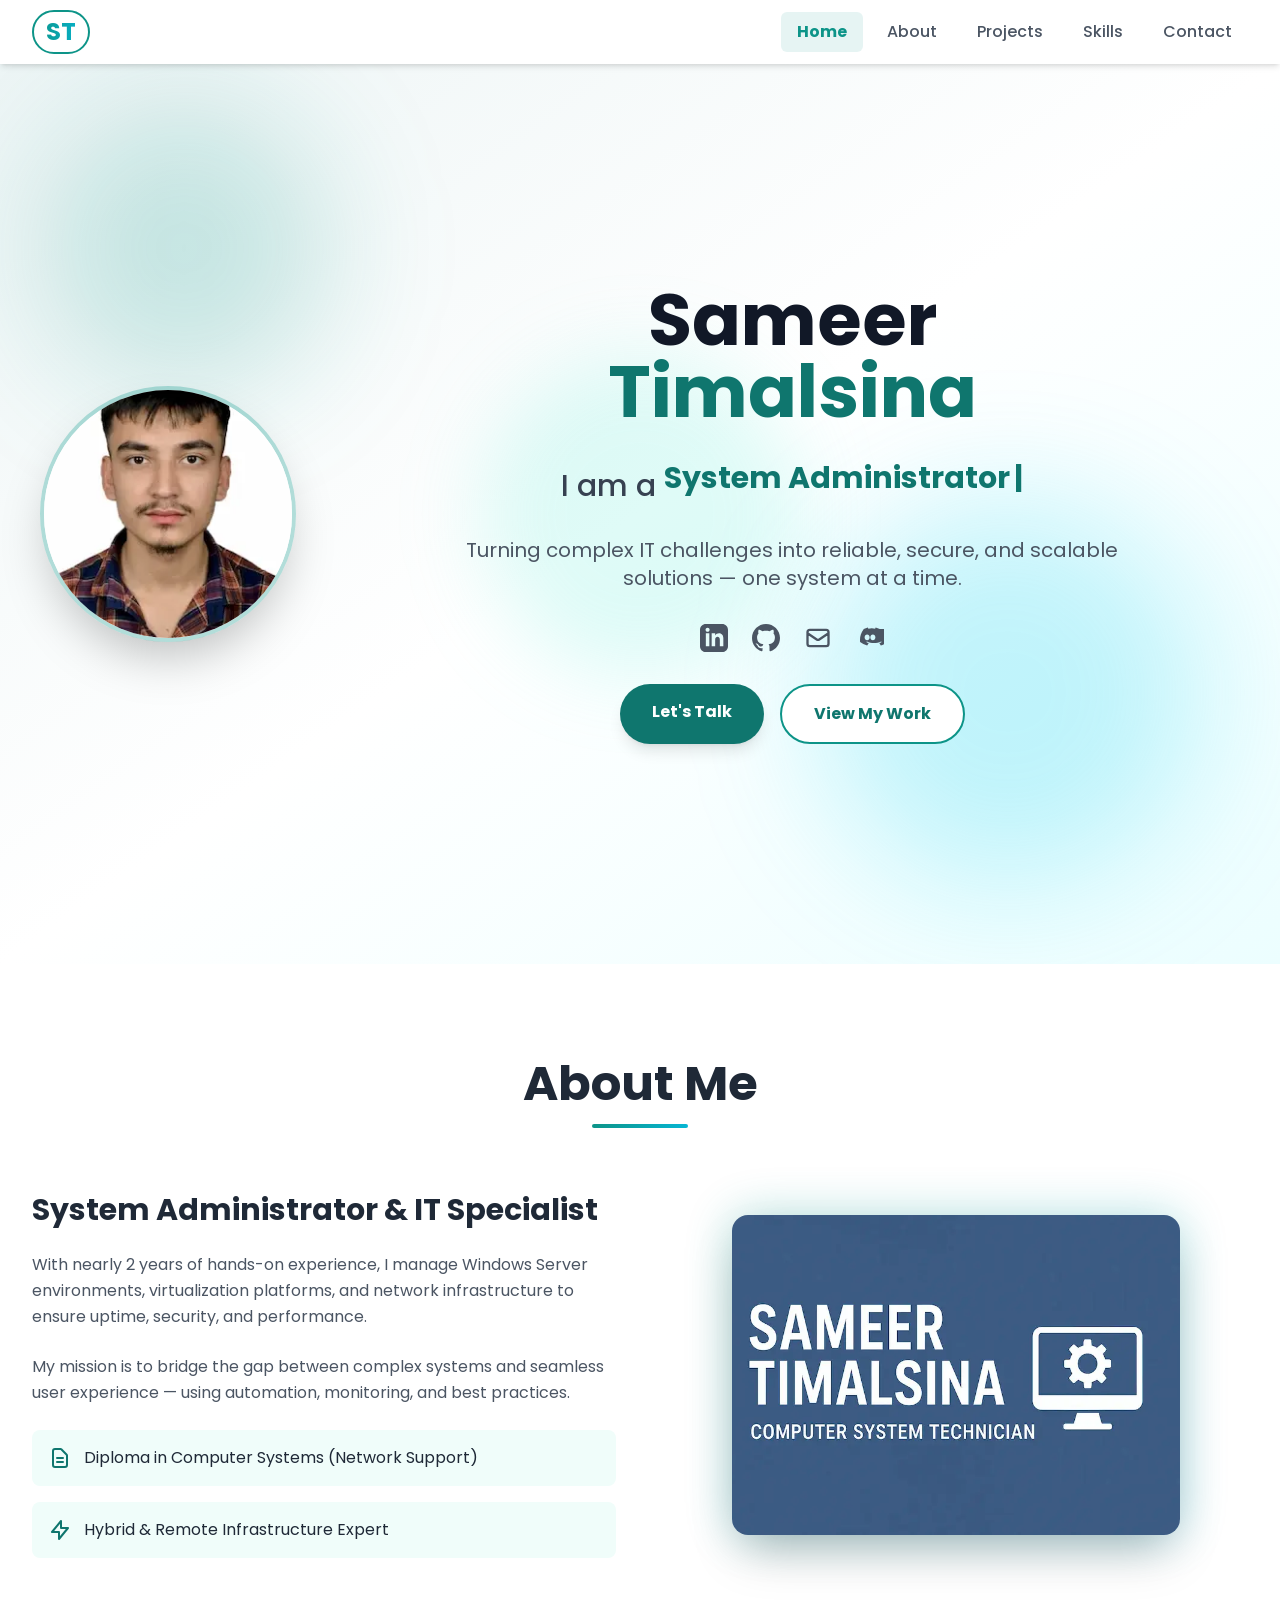
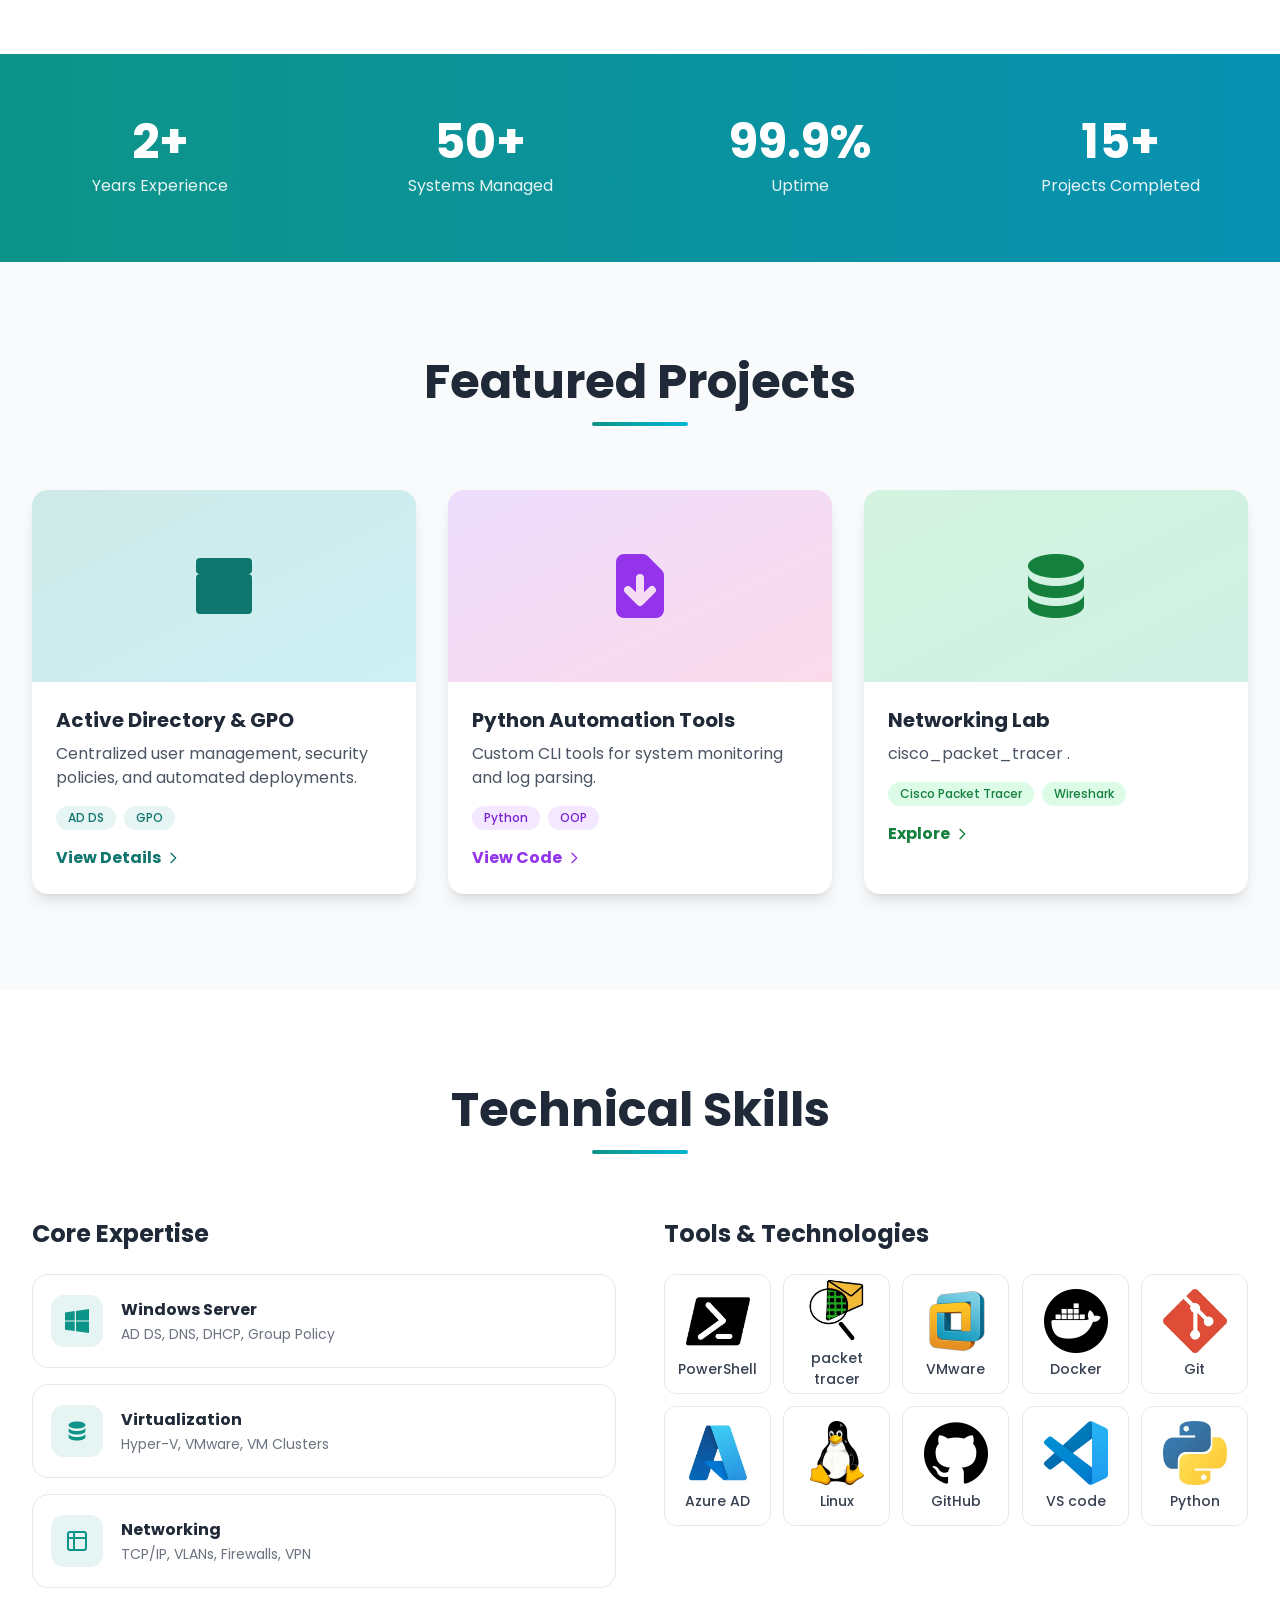
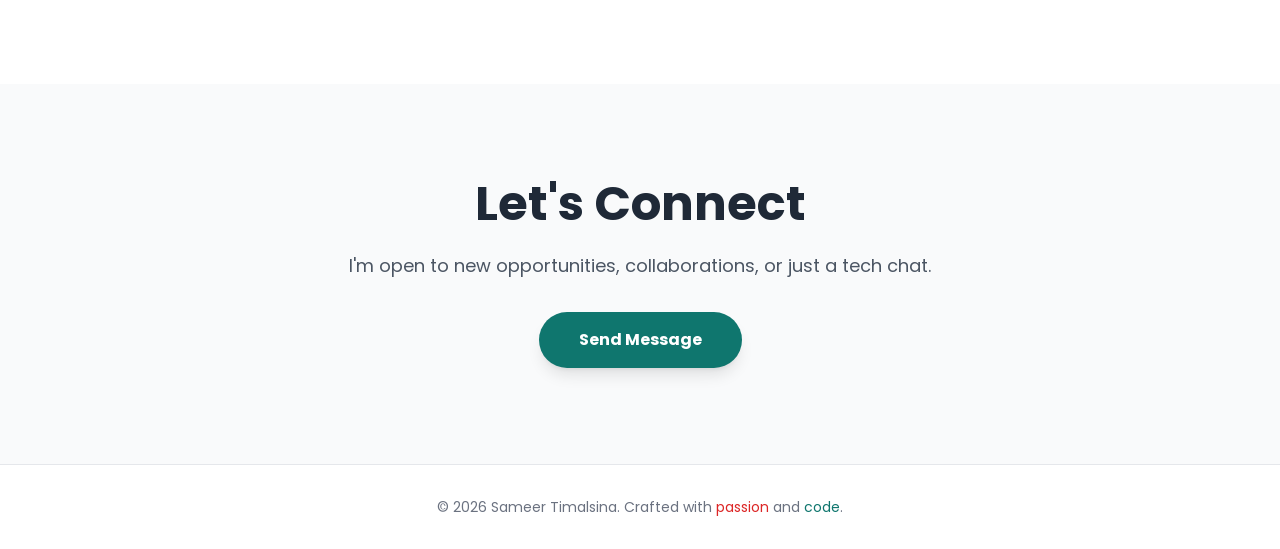
==== commit 835f5e19: "Switch Web Analytics to manual JS snippet to fix CSP inline-script block" ====
--- a/index.html
+++ b/index.html
@@ -34,6 +34,10 @@
     <!-- CSS -->
      <link rel="stylesheet" href="css/output.css">
     <link rel="stylesheet" href="css/styles.css">
+
+    <!-- Cloudflare Web Analytics -->
+    <script type='module' src='https://static.cloudflareinsights.com/beacon.min.js' data-cf-beacon='{"token": "b03b7fc4532d4b44b6630f92387eed5e"}'></script>
+    <!-- End Cloudflare Web Analytics -->
 
 </head>
 
